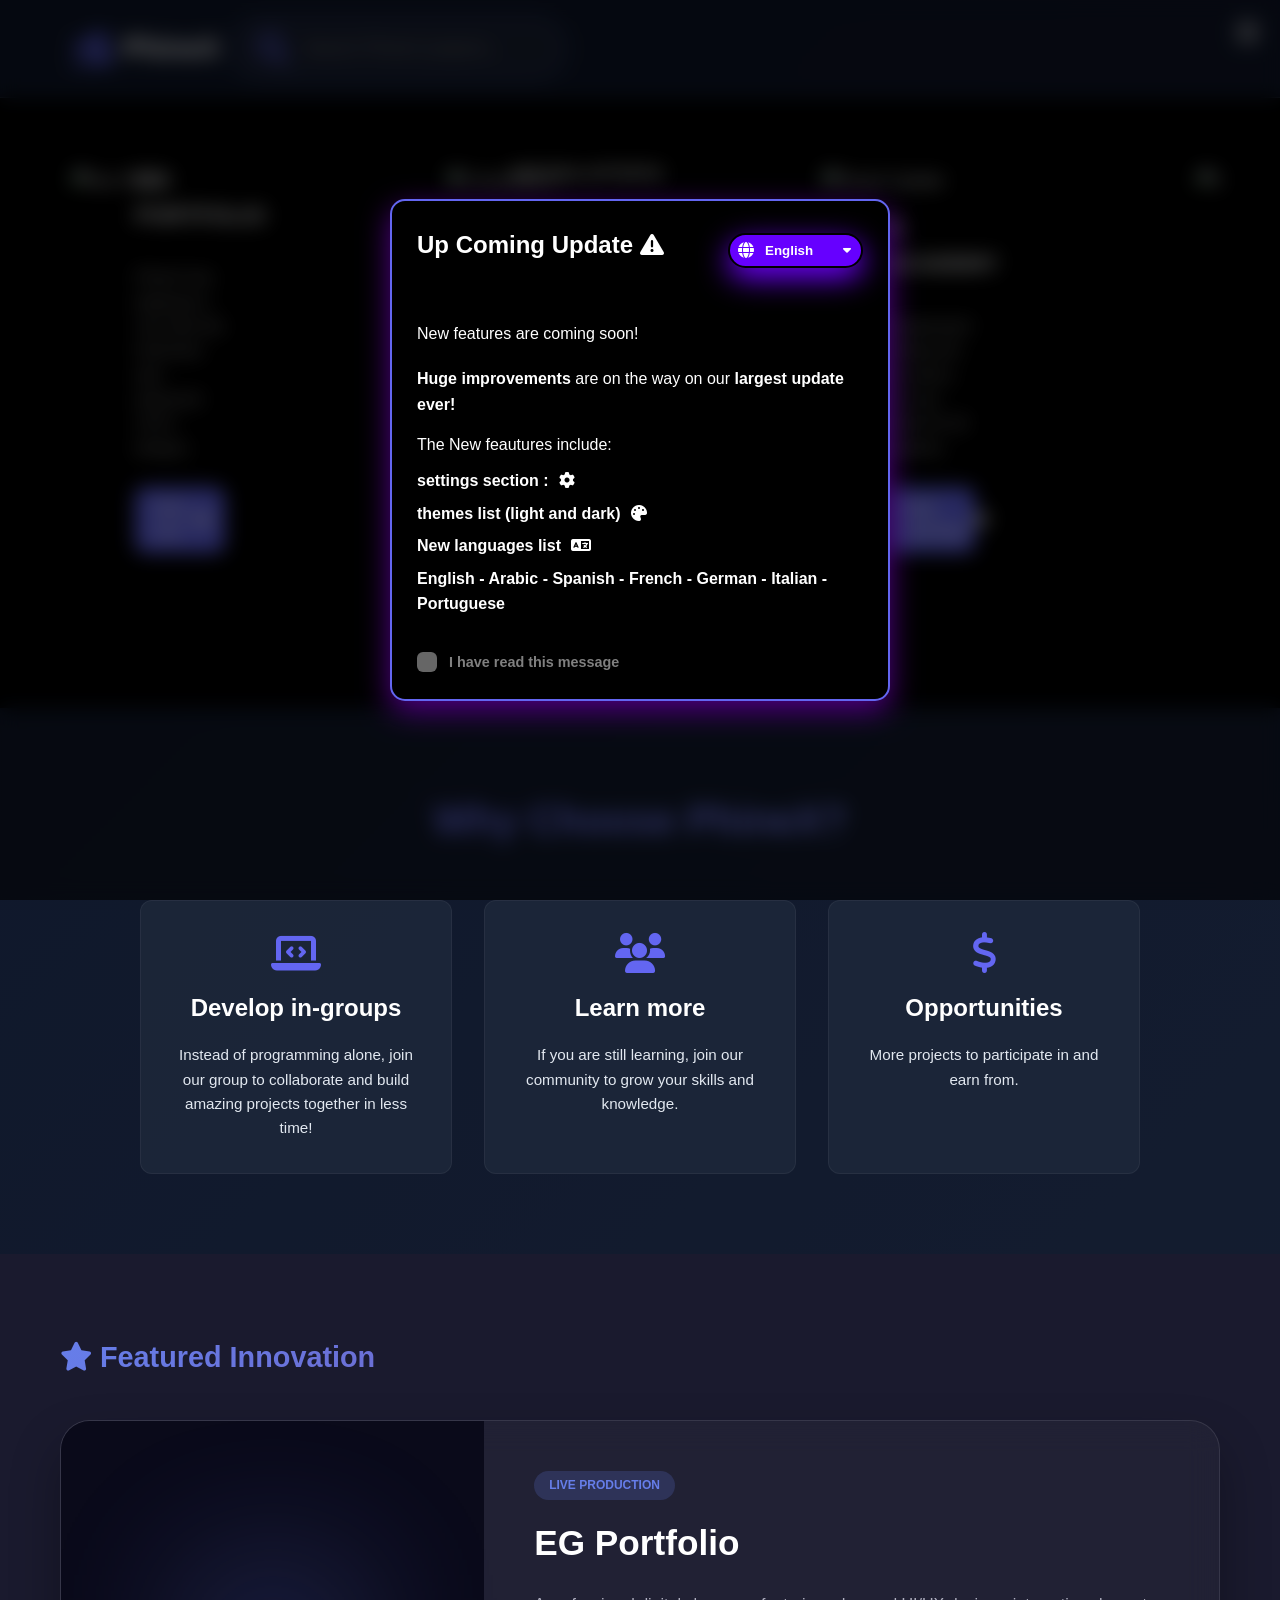
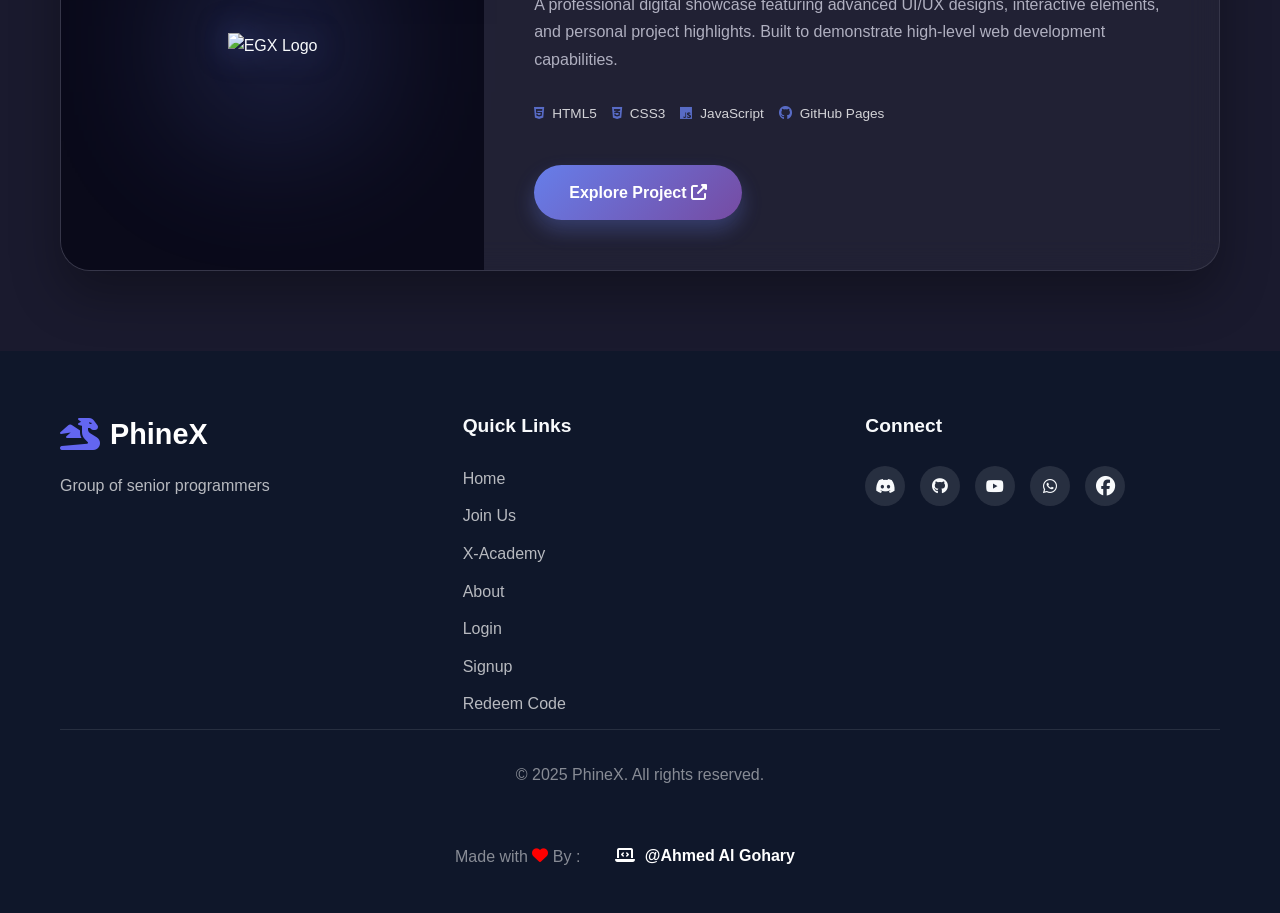
==== index.html @ bc1b9a33 "Update index.html" ====
<!DOCTYPE html>
<html lang="en">
<head>
  <meta charset="UTF-8">
  <meta name="viewport" content="width=device-width, initial-scale=1.0">
  <meta property="og:image" content="Phinex.png">
  <link rel="icon" type="image/png" class="icon" href="Phinex.png">
  <title>PhineX</title>
  <link rel="stylesheet" href="style.css">
  <script src="https://cdnjs.cloudflare.com/ajax/libs/mark.js/8.11.1/mark.min.js"></script>
  <link rel="stylesheet" href="https://cdnjs.cloudflare.com/ajax/libs/font-awesome/6.4.0/css/all.min.css">
  <!-- Firebase SDK -->
  <script src="https://www.gstatic.com/firebasejs/8.10.0/firebase-app.js"></script>
  <script src="https://www.gstatic.com/firebasejs/8.10.0/firebase-auth.js"></script>
  <script src="https://www.gstatic.com/firebasejs/8.10.0/firebase-firestore.js"></script>
</head>
<body>
  <!-- Navigation -->
<nav class="navbar">
  <div class="nav-container">
    <div class="logo">
      <i class="fas fa-dragon"></i>
      <span>PhineX</span>
      <div class="input-wrapper">
        <i class="fas fa-search search-icon" id="searchSubmit" style="cursor: pointer;"></i>
        <input type="text" id="mainSearch" placeholder="Search PhineX projects..." autocomplete="off">
        <div id="predictionList" class="prediction-list"></div>
      </div>
      <ul class="nav-menu" id="primary-navigation">
        <li><a href="hiring.html"><i class="fas fa-laptop-code"></i> <span data-i18n="nav_join">Join Us</span></a></li>
        <li><a href="x-academy.html"><i class="fas fa-graduation-cap"></i> <span data-i18n="nav_academy">X-Academy</span></a></li>
        <li><a href="bugreport.html"><i class="fas fa-bug"></i> <span data-i18n="nav_bug">Report Bug</span></a></li>
        <li><a href="redeemcode.html"><i class="fas fa-gift"></i> <span data-i18n="nav_redeem">Redeem Code</span></a></li>
        <li><a href="aboutus.html"><i class="fas fa-info-circle"></i> <span data-i18n="nav_about">About Us</span></a></li>
        <li><button id="logoutBtn" class="btn-outline hidden" data-i18n="nav_logout">Logout</button></li>
      </ul>
    </div>
  </div>
</nav>

<section class="news-section slider-context">
  <div class="container">
    <div class="slider-container">
      <div class="news-slider" id="news-container">
        
        <div class="news-card-slide">
          <img src="EG-portfolio.png" alt="New Project">
          <div class="news-content-box">
            <h3 class="slide-title" data-i18n="slide1_title">EG Portfolio</h3>
            <p class="slide-description" data-i18n="slide1_desc">PhineX has deployed a new web-site showcase with advanced UI/UX designs.</p>
            <a href="https://ahmedelgoharymessi-dot.github.io/Portfolio.github.io/" class="btn-primary slide-btn">
              <span data-i18n="slide1_btn">View Live</span> <i class="fas fa-eye"></i>
            </a>
          </div>
        </div>

        <div class="news-card-slide">
          <img src="PhineX.png" alt="X-Developers">
          <div class="news-content-box">
            <h3 class="slide-title" data-i18n="slide2_title">Join X-Developers</h3>
            <p class="slide-description" data-i18n="slide2_desc">Collaborate with senior devs and earn money on global projects.</p>
            <div class="btn-group">
              <a href="hiring.html" class="btn-primary slide-btn" data-i18n="slide2_btn1">Join Team</a>
              <a href="redeemcode.html" class="btn-secondary slide-btn">
                <span data-i18n="slide2_btn2">Redeem Code</span> <i class="fas fa-gift"></i>
              </a>
            </div>
          </div>
        </div>

        <div class="news-card-slide">
          <img src="PhineX.png" alt="PhineX Update">
          <div class="news-content-box">
            <h3 class="slide-title" data-i18n="slide3_title">X-Academy</h3>
            <p class="slide-description" data-i18n="slide3_desc">Randomized testing and live timers are now active for all students.</p>
            <a href="x-academy.html" class="btn-primary slide-btn">
              <span data-i18n="slide3_btn">Start Learning</span> <i class="fas fa-graduation-cap"></i>
            </a>
          </div>
        </div>

        <div class="news-card-slide">
          <img src="https://images.unsplash.com/photo-1555066931-4365d14bab8c?q=80&w=2070" alt="Support">
          <div class="news-content-box">
            <h3 class="slide-title" data-i18n="slide4_title">Found a Bug?</h3>
            <p class="slide-description" data-i18n="slide4_desc">Help us improve the PhineX ecosystem by reporting errors to our dev team.</p>
            <a href="bugreport.html" class="btn-secondary slide-btn">
              <span data-i18n="slide4_btn">Report Error</span> <i class="fas fa-bug"></i>
            </a>
          </div>
        </div>

        <div class="news-card-slide">
          <img src="https://images.unsplash.com/photo-1522071820081-009f0129c71c?q=80&w=2070" alt="About Us">
          <div class="news-content-box">
            <h3 class="slide-title" data-i18n="slide5_title">Who we are</h3>
            <p class="slide-description" data-i18n="slide5_desc">Discover the vision behind PhineX and our mission for 2026.</p>
            <a href="aboutus.html" class="btn-primary slide-btn">
              <span data-i18n="slide5_btn">About Us</span> <i class="fas fa-info-circle"></i>
            </a>
          </div>
        </div>

      </div>
    </div>
  </div>
</section>

  <!-- Features Section -->
  <section class="features">
    <div class="container">
      <h2>Why Choose PhineX?</h2>
      <div class="features-grid">
        <div class="feature-card">
          <i class="fas fa-laptop-code"></i>
          <h3><a href="https://discord.gg/eDfb3uvY" style="color: rgb(255, 255, 255); text-decoration: none;">Develop in-groups</a></h3>
          <p>Instead of programming alone, join our group to collaborate and build amazing projects together in less time!</p>
        </div>
        <div class="feature-card">
          <i class="fas fa-users"></i>
          <h3><a href="https://discord.gg/Zr5CppHg" style="color: rgb(255, 255, 255); text-decoration: none;">Learn more</a></h3>
          <p>If you are still learning, join our community to grow your skills and knowledge.</p>
        </div>
        <div class="feature-card">
          <i class="fas fa-dollar-sign"></i>
          <h3><a href="https://discord.gg/eDfb3uvY" style="color: rgb(255, 255, 255); text-decoration: none;">Opportunities</a></h3>
          <p>More projects to participate in and earn from.</p>
        </div>
      </div>
    </div>
  </section>
  <section class="projects-section" id="projects-section">
  <div class="container">
    <h2 class="section-title"><i class="fas fa-star"></i> Featured Innovation</h2>
    
    <div class="featured-card">
      <div class="project-visual">
        <div class="logo-glow"></div>
        <img src="EG-portfolio.png" alt="EGX Logo" class="egx-logo">
      </div>
      
      <div class="project-details">
        <div class="badge">Live Production</div>
        <h3>EG Portfolio</h3>
        <p>A professional digital showcase featuring advanced UI/UX designs, interactive elements, and personal project highlights. Built to demonstrate high-level web development capabilities.</p>
        
        <ul class="tech-tags">
          <li><i class="fab fa-html5"></i> HTML5</li>
          <li><i class="fab fa-css3-alt"></i> CSS3</li>
          <li><i class="fab fa-js"></i> JavaScript</li>
          <li><i class="fab fa-github"></i> GitHub Pages</li>
        </ul>

        <a href="https://ahmedelgoharymessi-dot.github.io/Portfolio.github.io/" target="_blank" class="project-btn">
          Explore Project <i class="fas fa-external-link-alt"></i>
        </a>
      </div>
    </div>
  </div>
</section>
  <!-- Footer -->
  <footer>
    <div class="container">
      <div class="footer-content">
        <div class="footer-section">
          <div class="logo">
            <i class="fas fa-dragon"></i>
            <span>PhineX</span>
          </div>
          <p>Group of senior programmers</p>
        </div>
        <div class="footer-section">
          <h4>Quick Links</h4>
          <ul>
            <li><a href="index.html">Home</a></li>
            <li><a href="hiring.html">Join Us</a></li>
            <li><a href="x-academy.html">X-Academy</a></li>
            <li><a href="aboutus.html">About</a></li>
            <li><a href="login.html">Login</a></li>
            <li><a href="signup.html">Signup</a></li>
            <li><a href="redeemcode.html">Redeem Code</a></li>
          </ul>
        </div>
        <!-- Right Section: Social Links -->
      <div class="footer-section">
        <h4>Connect</h4>
        <div class="social-links">
          <a href="https://discord.gg/V2NDkCmhEm" class="discordlink"><i class="fab fa-discord"></i></a>
          <a href="https://PhineX.github.io" class="githublink"><i class="fab fa-github"></i></a>
          <a href="https://www.youtube.com/channel/UCslNCf9VtxpFH_gtA1VHFyQ" class="youtubelink"><i class="fab fa-youtube"></i></a>
          <a href="https://chat.whatsapp.com/IuC3Gu6x5p61MORTnAuHJA" class="whatsapplink"><i class="fab fa-whatsapp"></i></a>
          <a href="https://www.facebook.com/profile.php?id=61584765330775" class="btn-facebooklink"><i class="fab fa-facebook"></i></a>
        </div>
      </div>
      </div>
      
      <div class="footer-bottom">
        <p>&copy; 2025 PhineX. All rights reserved.</p>
        <p>Made with <i class="fas fa-heart"></i> By : <a href="https://www.facebook.com/ahmd.aljwhry.495523" class="btn-facebooklink"><i class="fas fa-laptop-code" style="margin-right: 10px;"></i>@Ahmed Al Gohary</a></p>
      </div>
    </div>
  </footer>

  <script src="firebase-config.js"></script>
  <script src="app.js"></script>
  <!-- Mobile menu toggle -->
  <button id="menuToggle" class="menu-toggle" aria-expanded="false" aria-label="Toggle navigation">
    <i class="fas fa-bars"></i>
  </button>

  <style>
    /* --- News Slider Section --- */
.news-section {
    padding: 60px 0;
    overflow: hidden; /* Prevents horizontal scroll on the page */
}

.slider-container {
    width: 100%;
    overflow-x: auto; /* Enable touch/scroll */
    scroll-behavior: smooth;
    padding-bottom: 20px;
}

/* Custom Scrollbar for the Slider */
.slider-container::-webkit-scrollbar {
    height: 6px;
}
.slider-container::-webkit-scrollbar-thumb {
    background: var(--primary);
    border-radius: 10px;
}

.news-slider {
    display: flex;
    gap: 25px;
    padding: 10px;
}

/* --- The News Card --- */
.news-card-slide {
    flex: 0 0 350px; /* Fixed width for cards */
    background: var(--card-bg) !important;
    border: 1px solid var(--border-color) !important;
    border-radius: 20px;
    overflow: hidden;
    position: relative;
    
    /* Soft Reset Transition */
    transition: transform 0.6s cubic-bezier(0.23, 1, 0.32, 1), 
                box-shadow 0.6s cubic-bezier(0.23, 1, 0.32, 1);
}

/* Soft Hover Effect */
.news-card-slide:hover {
    transform: translateY(-12px);
    box-shadow: 0 20px 40px rgba(0, 0, 0, 0.3);
    border-color: var(--primary) !important;
}

/* --- Technical Image Styling --- */
.news-card-slide img {
    width: 100%;
    height: 200px;
    object-fit: cover; /* Ensures technical images aren't stretched */
    border-bottom: 1px solid var(--border-color);
    transition: transform 0.5s ease;
}

.news-card-slide:hover img {
    transform: scale(1.05); /* Slight zoom on technical bg */
}

/* --- Content Styling --- */
.news-content-box {
    padding: 25px;
    display: flex;
    flex-direction: column;
    gap: 12px;
}

.slide-title {
    color: var(--text-color) !important;
    font-size: 1.4rem;
    font-weight: 700;
    margin: 0;
}

.slide-description {
    color: var(--text-color) !important;
    opacity: 0.8;
    font-size: 0.95rem;
    line-height: 1.6;
    margin-bottom: 10px;
}

/* --- Button Grouping --- */
.btn-group {
    display: flex;
    gap: 10px;
    flex-wrap: wrap;
}

.slide-btn {
    text-decoration: none;
    padding: 10px 18px;
    border-radius: 10px;
    font-size: 0.9rem;
    font-weight: 600;
    display: inline-flex;
    align-items: center;
    gap: 8px;
    transition: 0.3s;
}

/* Primary Button Styling */
.btn-primary.slide-btn {
    background: var(--primary) !important;
    color: var(--bg-color) !important;
}

/* Secondary Button Styling */
.btn-secondary.slide-btn {
    background: transparent !important;
    border: 1px solid var(--primary) !important;
    color: var(--primary) !important;
}

.slide-btn:hover {
    filter: brightness(1.2);
    transform: scale(1.05);
}
    /* Mobile menu toggle styles */
    .menu-toggle {
      display: none;
      position: fixed;
      top: 14px;
      right: 16px;
      z-index: 9999;
      background: transparent;
      border: none;
      color: #fff;
      font-size: 1.5rem;
      cursor: pointer;
      padding: 6px;
    }

    /* small-screen layout: hide nav-menu by default, show toggle */
    @media (max-width: 2900px) {
      .menu-toggle { display: inline-flex; align-items: center; justify-content: center; }

      .nav-menu {
        display: none !important;
        position: absolute;
        top: 64px;
        right: 12px;
        background: rgba(0,0,0,0.9);
        padding: 12px;
        border-radius: 8px;
        flex-direction: column;
        gap: 8px;
        min-width: 180px;
        box-shadow: 0 8px 24px rgba(0,0,0,0.3);
      }

      .nav-menu.open {
        display: flex !important;
      }

      .nav-menu li a, .nav-menu li button {
        color: #fff;
      }
    }
  </style>

  <script>
    // Menu toggle behavior for mobile
    (function () {
      const toggle = document.getElementById('menuToggle');
      const navMenu = document.querySelector('.nav-menu');

      if (!toggle || !navMenu) return;

      // ensure navMenu has an id for aria-controls
      if (!navMenu.id) navMenu.id = 'navMenu';

      toggle.setAttribute('aria-controls', navMenu.id);

      toggle.addEventListener('click', function (e) {
        const opened = navMenu.classList.toggle('open');
        toggle.setAttribute('aria-expanded', opened);
      });

      // Close menu when a link is clicked (mobile)
      navMenu.addEventListener('click', function (e) {
        const target = e.target.closest('a, button');
        if (!target) return;
        if (window.matchMedia('(max-width: 900px)').matches) {
          navMenu.classList.remove('open');
          toggle.setAttribute('aria-expanded', 'false');
        }
      });

      // Close menu when clicking outside
      document.addEventListener('click', function (e) {
        if (window.matchMedia('(max-width: 900px)').matches) {
          if (!e.target.closest('.nav-container') && !e.target.closest('#menuToggle')) {
            if (navMenu.classList.contains('open')) {
              navMenu.classList.remove('open');
              toggle.setAttribute('aria-expanded', 'false');
            }
          }
        }
      });

      // Optional: close on escape
      document.addEventListener('keydown', function (e) {
        if (e.key === 'Escape' && navMenu.classList.contains('open')) {
          navMenu.classList.remove('open');
          toggle.setAttribute('aria-expanded', 'false');
        }
      });
    })();
    
    // ===== WELCOME MODAL INTERACTIONS =====
document.addEventListener('DOMContentLoaded', () => {
    const modalBody = document.getElementById('modalBody');
    const readCheck = document.getElementById('readCheck');
    const closeModalBtn = document.getElementById('closeModalBtn');
    const welcomeModal = document.getElementById('welcomeModal');

    // 1. Detect if user scrolled to the bottom
    modalBody.onscroll = function() {
        // If (scrolled amount + visible height) >= total height
        if (modalBody.offsetHeight + modalBody.scrollTop >= modalBody.scrollHeight - 5) {
            readCheck.disabled = false;
        }
    };

    // 2. Detect if checkbox is checked to show X button
    readCheck.addEventListener('change', () => {
        if (readCheck.checked) {
            closeModalBtn.style.display = 'block';
        } else {
            closeModalBtn.style.display = 'none';
        }
    });

    // 3. Close modal function
    closeModalBtn.onclick = () => {
        welcomeModal.style.display = 'none';
        // Optional: Save to localStorage so it doesn't appear every time
        localStorage.setItem('phinex_welcome_read', 'true');
    };

});
function applyLanguage(lang) {
    const t = translations[lang];
    if (!t) return;

    document.querySelectorAll('[data-i18n]').forEach(el => {
        const key = el.getAttribute('data-i18n');
        if (t[key]) {
            // Use innerHTML so <strong> tags work
            el.innerHTML = t[key]; 
            
            // Handle placeholders for inputs if necessary
            if (el.tagName === 'INPUT') {
                el.placeholder = t[key].replace(/<[^>]*>?/gm, ''); // Strip HTML for placeholder
            }
        }
    });

    // Handle RTL for Arabic
    document.documentElement.dir = (lang === 'ar') ? 'rtl' : 'ltr';
    document.documentElement.lang = lang;
    
    // Save preference
    localStorage.setItem('phinex_lang', lang);

    // Sync the dropdown if it exists
    const selector = document.querySelector('.modal-lang-select');
    if(selector) selector.value = lang;
}
  </script>
<div id="welcomeModal" class="modal-overlay">
    <div class="modal-content">
        
        <div class="modal-header-top">
    <h2 data-i18n="modal_title">Up Coming Update <i class="fas fa-exclamation-triangle"></i></h2>
    
    <div class="lang-wrapper">
        <i class="fas fa-globe lang-icon"></i>
        <select class="modal-lang-select" onchange="applyLanguage(this.value)">
            <option value="en"><img src="https://flagcdn.com/w40/us.png" alt="English" class="img"> English</option>
            <option value="ar"><img src="https://flagcdn.com/w40/ar.png" alt="Arabic" class="icon"> العربية</option>
            <option value="es"><img src="https://flagcdn.com/w40/es.png" alt="Spanish" class="icon"> Español</option>
            <option value="fr"><img src="https://flagcdn.com/w40/fr.png" alt="French" class="icon"> Français</option>
            <option value="de"><img src="https://flagcdn.com/w40/de.png" alt="German" class="icon"> Deutsch</option>
            <option value="it"><img src="https://flagcdn.com/w40/it.png" alt="Italian" class="icon"> Italiano</option>
            <option value="pt"><img src="https://flagcdn.com/w40/pt.png" alt="Portuguese" class="icon"> Português</option>
        </select>
    </div>
</div>
        
        <div class="modal-body" id="modalBody">
            <p style="margin-bottom: 20px;" data-i18n="modal_intro">New features are coming soon!</p>
            
            <p style="margin-bottom: 15px;" data-i18n="modal_huge">
                <strong>Huge improvements</strong> are on the way on our <strong>largest update ever!</strong>
            </p>
            
            <p style="margin-bottom: 10px;" data-i18n="modal_include">The New feautures include:</p>
            
            <ol>
                <li style="margin-bottom: 7px;">
                    <strong data-i18n="li_settings">settings section :</strong><i class="fas fa-cog" style="margin-left: 10px; margin-right: 10px;"></i>
                </li>
                <li style="margin-bottom: 7px;">
                    <strong data-i18n="li_themes">themes list (light and dark)</strong><i class="fas fa-palette" style="margin-left: 10px; margin-right: 10px;"></i>
                </li>
                <li style="margin-bottom: 7px;">
                    <strong data-i18n="li_new_lang">New languages list</strong><i class="fas fa-language" style="margin-left: 10px; margin-right: 10px;"></i>
                </li>
                <li style="margin-bottom: 20px;">
                    <strong data-i18n="li_lang_names">English - Arabic - Spanish - French - German - Italian - Portuguese</strong>
                </li>
                <li style="margin-bottom: 20px;">
                    <strong data-i18n="li_search">Improvements in the search engine</strong><i class="fas fa-search" style="margin-left: 10px; margin-right: 10px;"></i>
                </li>
                <li style="margin-bottom: 20px;">
                    <strong data-i18n="li_news">Lastest news section</strong><i class="fas fa-newspaper" style="margin-left: 10px; margin-right: 10px;"></i>
                </li>
                <li style="margin-bottom: 7px;">
                    <strong data-i18n="li_projects">Projects section previews all project we have made</strong><i class="fas fa-external-link-alt" style="margin-left: 10px; margin-right: 10px;"></i>
                </li>
                <li style="margin-bottom: 7px;" data-i18n="li_more">And much more...</li>
            </ol>
            
            <p data-i18n="modal_date">The update will come out about <strong>May 2026 - July 2026.</strong></p>
            
            <p data-i18n="modal_check">Check out our</p>
            
            <p>
                <a href="https://www.facebook.com/profile.php?id=61584765330775" class="btn-facebooklink">
                    <i class="fab fa-facebook" style="margin-left: 10px; margin-right: 10px;"></i><span data-i18n="btn_facebook">Facebook Page</span>
                </a>
            </p>
            
            <p data-i18n="modal_or">Or</p>
            
            <p>
                <a href="https://discord.gg/V2NDkCmhEm" class="btn-facebooklink">
                    <i class="fab fa-discord" style="margin-left: 10px; margin-right: 10px;"></i><span data-i18n="btn_discord">Our Discord Server</span>
                </a>
            </p>
            
            <p data-i18n="modal_info">for more information.</p>
            <p><strong>Note: Many errors have occured due to the last update, but its functionaly works perfectly</strong></p>
        </div>
        
        <div class="modal-footer">
            <label class="check-container">
            <input type="checkbox" id="readCheck" class="real-checkbox" disabled>
            <span class="custom-checkbox"></span>
            <span class="label-text" data-i18n="modal_read_confirm">I have read this message</span>
        </label>
            <button id="closeModalBtn" class="close-x-btn">&times;</button>
        </div>
    </div>
</div>
</body>
</html>
---- style.css ----
:root {
  --primary: #6c63ff;
  --primary-dark: #5a52d5;
  --secondary: #ff6584;
  --dark: #1a1a2e;
  --darker: #0f0f1a;
  --light: #f8f9fa;
  --gray: #6d6c7d;
  --success: #28a745;
  --border-radius: 8px;
  --box-shadow: 0 4px 20px rgba(255, 255, 255, 0);
  --transition: all 0.3s ease;
}

* {
  margin: 0;
  padding: 0;
  box-sizing: border-box;
}

body {
  font-family: 'Segoe UI', Tahoma, Geneva, Verdana, sans-serif;
  line-height: 1.6;
  color: var(--light);
  background: linear-gradient(135deg, var(--darker), var(--dark));
  min-height: 100vh;
}

.container {
  width: 100%;
  max-width: 1200px;
  margin: 0 auto;
  padding: 0 20px;
}
.loader {
    width: fit-content;
    font-weight: bold;
    font-family: monospace;
    font-size: 30px;
    background: radial-gradient(circle closest-side, #000 94%, #0000) right/calc(200% - 1em) 100%;
    animation: l24 2s infinite alternate linear;
}

.loader::before {
    content: "PhineX is loading . . .";
    line-height: 1em;
    color: #7300ff00;
    background: inherit;
    background-image: radial-gradient(circle closest-side, #8800ff 94%, #000);
    -webkit-background-clip: text;
    background-clip: text;
}

@keyframes l24 {
    100% {
        background-position: left
    }
}
/* Navigation */
.navbar {
  background-color: rgb(36, 0, 87);
  backdrop-filter: blur(10px);
  position: fixed;
  width: 100%;
  top: 0;
  z-index: 1000;
  box-shadow: 0 2px 10px rgb(0, 0, 0);
}

.nav-container {
  display: flex;
  justify-content: space-between;
  align-items: center;
  padding: 1rem 2rem;
  max-width: 1200px;
  margin: 0 auto;
}

.logo {
  display: flex;
  align-items: center;
  gap: 10px;
  font-size: 1.8rem;
  font-weight: 700;
  color: var(--light);
}

.logo i {
  color: var(--primary);
}

.nav-menu {
  display: flex;
  list-style: none;
  gap: 2rem;
  align-items: center;
}

.nav-menu a {
  color: var(--light);
  text-decoration: none;
  font-weight: 500;
  transition: var(--transition);
  position: relative;
}

.nav-menu a:hover,
.nav-menu a.active {
  color: var(--primary);
}

.nav-menu a::after {
  content: '';
  position: absolute;
  bottom: -5px;
  left: 0;
  width: 0;
  height: 2px;
  background-color: var(--primary);
  transition: var(--transition);
}

.nav-menu a:hover::after,
.nav-menu a.active::after {
  width: 100%;
}

.hamburger {
  display: none;
  flex-direction: column;
  cursor: pointer;
}

.hamburger span {
  width: 25px;
  height: 3px;
  background: var(--light);
  margin: 3px 0;
  transition: var(--transition);
}

/* Buttons */
.btn-primary, .btn-secondary, .btn-outline {
  padding: 12px 24px;
  border-radius: var(--border-radius);
  font-weight: 600;
  cursor: pointer;
  transition: var(--transition);
  border: none;
  display: inline-flex;
  align-items: center;
  gap: 8px;
  text-decoration: none;
  font-size: 1rem;
  transition: all 0.3s ease;
  animation: border-flicker 2s infinite;
}


.btn-primary {
  background: linear-gradient(135deg, var(--primary), var(--primary-dark));
  color: white;
}

.btn-primary:hover {
  transform: translateY(-2px);
  box-shadow: 0 6px 20px rgba(108, 99, 255, 0.4);
}

.btn-secondary {
  background: linear-gradient(135deg, var(--secondary), #e05574);
  color: white;
}

.btn-secondary:hover {
  transform: translateY(-2px);
  box-shadow: 0 6px 20px rgba(255, 101, 132, 0.4);
}

.btn-outline {
  background: transparent;
  color: var(--light);
  border: 2px solid var(--light);
}

.btn-outline:hover {
  background: rgba(255, 255, 255, 0.1);
  transform: translateY(-2px);
}

/* Hero Section */
.hero {
  padding: 160px 0 100px;
  text-align: center;
  background: linear-gradient(rgba(15, 15, 26, 0.9), rgba(15, 15, 26, 0.95));
  position: relative;
  overflow: hidden;
}

.hero::before {
  content: '';
  position: absolute;
  top: 0;
  left: 0;
  right: 0;
  bottom: 0;
  background: url('https://images.unsplash.com/photo-1555066931-4365d14bab8c?ixlib=rb-4.0.3&auto=format&fit=crop&w=2070&q=80') center/cover;
  opacity: 0.1;
  z-index: -1;
}

.hero-content h1 {
  font-size: 3.5rem;
  margin-bottom: 1.5rem;
}

.gradient-text {
  background: linear-gradient(135deg, var(--primary), var(--secondary));
  -webkit-background-clip: text;
  background-clip: text;
  color: transparent;
}

.hero-content p {
  font-size: 1.3rem;
  margin-bottom: 2.5rem;
  color: rgba(255, 255, 255, 0.8);
  max-width: 600px;
  margin-left: auto;
  margin-right: auto;
}

.hero-buttons {
  display: flex;
  justify-content: center;
  gap: 1rem;
  flex-wrap: wrap;
}

/* Features Section */
.features {
  padding: 100px 0;
  background: rgba(255, 255, 255, 0.02);
}

.features h2 {
  text-align: center;
  font-size: 2.5rem;
  margin-bottom: 3rem;
}

.features-grid {
  display: grid;
  grid-template-columns: repeat(auto-fit, minmax(300px, 1fr));
  gap: 2rem;
}

.feature-card {
  background: rgba(255, 255, 255, 0.05);
  padding: 2.5rem 2rem;
  border-radius: var(--border-radius);
  text-align: center;
  transition: var(--transition);
  border: 1px solid rgba(255, 255, 255, 0.1);
}

.feature-card:hover {
  transform: translateY(-10px);
  box-shadow: var(--box-shadow);
  border-color: var(--primary);
}

.feature-card i {
  font-size: 3rem;
  color: var(--primary);
  margin-bottom: 1.5rem;
}

.feature-card h3 {
  font-size: 1.5rem;
  margin-bottom: 1rem;
}

.feature-card p {
  color: rgba(255, 255, 255, 0.7);
}

/* Stats Section */
.stats {
  padding: 80px 0;
  background: linear-gradient(135deg, var(--primary), var(--primary-dark));
}

.stats-grid {
  display: flex;
  gap: 2rem;
  flex-wrap: wrap;
  align-items: center;
  justify-content: space-between;
}

/* Each stat card */
.stat {
  flex: 1 1 220px; /* grow, shrink, base */
  display: flex;
  flex-direction: column; /* number above text on desktop */
  align-items: center;
  text-align: center;
  gap: 0.6rem;
  padding: 1.25rem;
  background: rgba(255,255,255,0.04);
  border-radius: var(--border-radius);
  min-width: 180px;
}

/* Responsive, responsive type sizes using clamp */
.stat h3 {
  font-size: clamp(1.6rem, 4.5vw, 3rem);
  margin: 0;
  line-height: 1;
}

.stat p {
  font-size: clamp(0.95rem, 2.2vw, 1.1rem);
  margin: 0;
  opacity: 0.9;
}

/* Tablet adjustments */
@media (max-width: 768px) {
  .stats-grid {
    gap: 1rem;
  }

  .stat {
    flex: 1 1 45%;
    padding: 1rem;
  }
}

/* Mobile: stack stats vertically and make each stat use a compact horizontal layout to fit width */
@media (max-width: 480px) {
  .stats-grid {
    flex-direction: column;
    gap: 0.75rem;
  }

  .stat {
    flex: 1 1 100%;
    flex-direction: row;        /* number + text horizontally to save vertical space */
    align-items: center;
    justify-content: space-between;
    padding: 0.75rem 1rem;
    gap: 0.75rem;
  }

  .stat h3 {
    font-size: 1.4rem;
  }

  .stat p {
    font-size: 0.95rem;
    text-align: right;
  }
}


/* Auth Pages */
.auth-container {
  min-height: 100vh;
  display: flex;
  align-items: center;
  justify-content: center;
  padding: 100px 20px 50px;
}

.auth-form {
  background: rgba(255, 255, 255, 0.05);
  padding: 3rem;
  border-radius: var(--border-radius);
  border: 1px solid rgba(255, 255, 255, 0.1);
  width: 100%;
  max-width: 400px;
  box-shadow: var(--box-shadow);
}

.auth-form h2 {
  text-align: center;
  margin-bottom: 2rem;
  font-size: 2rem;
}

.form-group {
  position: relative;
  margin-bottom: 1.5rem;
}

.form-group input {
  width: 100%;
  padding: 1rem 1rem 1rem 3rem;
  border: 1px solid rgba(255, 255, 255, 0.2);
  border-radius: var(--border-radius);
  background: rgba(255, 255, 255, 0.1);
  color: var(--light);
  font-size: 1rem;
  transition: var(--transition);
}

.form-group input:focus {
  outline: none;
  border-color: var(--primary);
  box-shadow: 0 0 0 2px rgba(108, 99, 255, 0.2);
}

.form-group i {
  position: absolute;
  left: 1rem;
  top: 50%;
  transform: translateY(-50%);
  color: rgba(255, 255, 255, 0.6);
}

.checkbox-group {
  display: flex;
  align-items: center;
  gap: 0.5rem;
}

.checkbox-group input[type="checkbox"] {
  width: auto;
}

.checkbox-group label {
  cursor: pointer;
}

.auth-link {
  text-align: center;
  margin-top: 1.5rem;
  color: rgba(255, 255, 255, 0.7);
}

.auth-link a {
  color: var(--primary);
  text-decoration: none;
}

.auth-link a:hover {
  text-decoration: underline;
}

/* Academy Pages */
.academy-hero, .hiring-hero, .about-hero, .redeem-hero{
  padding: 140px 0 80px;
  text-align: center;
  background: linear-gradient(135deg, #000000 0%, #3d00a0 100%);
}

.academy-hero h1, .hiring-hero h1, .about-hero h1 {
  font-size: 3rem;
  margin-bottom: 1rem;
}

.subtitle {
  font-size: 1.5rem;
  color: var(--primary);
  margin-bottom: 1.5rem;
}

.description {
  font-size: 1.2rem;
  color: rgba(255, 255, 255, 0.8);
  max-width: 800px;
  margin: 0 auto 2rem;
}

.academy-features, .hiring-benefits, .about-team {
  padding: 80px 0;
}

.academy-features h2, .hiring-benefits h2, .about-team h2 {
  text-align: center;
  font-size: 2.5rem;
  margin-bottom: 3rem;
}

.academy-process {
  padding: 80px 0;
  background: rgba(255, 255, 255, 0.02);
}

.process-steps {
  display: grid;
  grid-template-columns: repeat(auto-fit, minmax(250px, 1fr));
  gap: 2rem;
}

.step {
  text-align: center;
  padding: 2rem;
}

.step-number {
  width: 60px;
  height: 60px;
  background: linear-gradient(135deg, var(--primary), var(--primary-dark));
  border-radius: 50%;
  display: flex;
  align-items: center;
  justify-content: center;
  font-size: 1.5rem;
  font-weight: bold;
  margin: 0 auto 1.5rem;
}

.benefits-grid, .approach-grid {
  display: grid;
  grid-template-columns: repeat(auto-fit, minmax(300px, 1fr));
  gap: 2rem;
}

.benefit-card, .approach-card {
  background: rgba(255, 255, 255, 0.05);
  padding: 2rem;
  border-radius: var(--border-radius);
  text-align: center;
  transition: var(--transition);
}

.benefit-card:hover, .approach-card:hover {
  transform: translateY(-5px);
  box-shadow: var(--box-shadow);
}

.benefit-card i, .approach-card i {
  font-size: 2.5rem;
  color: var(--primary);
  margin-bottom: 1rem;
}

.hiring-cta {
  padding: 80px 0;
  text-align: center;
  background: linear-gradient(135deg, var(--primary), var(--primary-dark));
}

.hiring-cta h2 {
  font-size: 2.5rem;
  margin-bottom: 1rem;
}

.hiring-cta p {
  font-size: 1.2rem;
  margin-bottom: 2rem;
  opacity: 0.9;
}

.about-mission {
  padding: 80px 0;
}

.mission-content {
  display: grid;
  grid-template-columns: 2fr 1fr;
  gap: 4rem;
  align-items: start;
}
.mission-text h2 {
  font-size: 2.5rem;
  margin-bottom: 2rem;
}

.mission-text p {
  font-size: 1.1rem;
  margin-bottom: 1.5rem;
  color: rgba(255, 255, 255, 0.8);
  line-height: 1.8;
}

.mission-stats {
  display: flex;
  flex-direction: column;
  gap: 2rem;
}

.mission-stats .stat {
  text-align: center;
  padding: 2rem;
  background: rgba(255, 255, 255, 0.05);
  border-radius: var(--border-radius);
}

.mission-stats .stat h3 {
  font-size: 2.5rem;
  color: var(--primary);
  margin-bottom: 0.5rem;
}

/* Test Page */
.test-container {
  min-height: 100vh;
  padding: 100px 20px 50px;
  max-width: 800px;
  margin: 0 auto;
}

.test-header {
  text-align: center;
  margin-bottom: 3rem;
}

.test-header h1 {
  font-size: 2.5rem;
  margin-bottom: 1rem;
}

.test-header p {
  color: rgba(255, 255, 255, 0.7);
  font-size: 1.1rem;
}

.questions-container {
  background: rgba(255, 255, 255, 0.05);
  padding: 2rem;
  border-radius: var(--border-radius);
  border: 1px solid rgba(255, 255, 255, 0.1);
  margin-bottom: 2rem;
}

.questions-container > div {
  margin-bottom: 2rem;
  padding-bottom: 2rem;
  border-bottom: 1px solid rgba(255, 255, 255, 0.1);
}

.questions-container > div:last-child {
  border-bottom: none;
  margin-bottom: 0;
  padding-bottom: 0;
}

.questions-container p {
  font-weight: 600;
  margin-bottom: 1rem;
  font-size: 1.1rem;
}

.questions-container label {
  display: block;
  padding: 0.75rem 1rem;
  margin-bottom: 0.5rem;
  background: rgba(255, 255, 255, 0.05);
  border-radius: var(--border-radius);
  cursor: pointer;
  transition: var(--transition);
}

.questions-container label:hover {
  background: rgba(255, 255, 255, 0.1);
}

.questions-container input[type="radio"] {
  margin-right: 0.75rem;
}

.test-footer {
  text-align: center;
}

.thank-you {
  text-align: center;
  padding: 4rem 2rem;
}

.success-message i {
  font-size: 4rem;
  color: var(--success);
  margin-bottom: 2rem;
}

.success-message h2 {
  font-size: 2.5rem;
  margin-bottom: 1.5rem;
}

.success-message p {
  font-size: 1.1rem;
  margin-bottom: 1rem;
  color: rgba(255, 255, 255, 0.8);
}

.community-links {
  display: flex;
  justify-content: center;
  gap: 1rem;
  margin-top: 2rem;
  flex-wrap: wrap;
}

/* Footer */
footer {
  background: var(--darker);
  padding: 60px 0 30px;
  margin-top: auto;
}

.footer-content {
  display: grid;
  grid-template-columns: repeat(auto-fit, minmax(250px, 1fr));
  gap: 3rem;
  margin-bottom: 3rem;
}

.footer-section .logo {
  margin-bottom: 1rem;
}

.footer-section p {
  color: rgba(255, 255, 255, 0.7);
  line-height: 1.6;
}

.footer-section h4 {
  margin-bottom: 1.5rem;
  font-size: 1.2rem;
}

.footer-section ul {
  list-style: none;
}

.footer-section ul li {
  margin-bottom: 0.75rem;
}

.footer-section ul li a {
  color: rgba(255, 255, 255, 0.7);
  text-decoration: none;
  transition: var(--transition);
}

.footer-section ul li a:hover {
  color: var(--primary);
}

.social-links {
  display: flex;
  gap: 1rem;
  align-items: center;
  align-content: center;
  border-left: 5px;
  border-right: 5px;
}

.social-links a {
  display: flex;
  align-items: center;
  justify-content: center;
  width: 40px;
  height: 40px;
  border-radius: 100%;
  background: rgba(255, 255, 255, 0.1);
  transition: var(--transition);
  color: var(--light);
  text-decoration: none;
}



.footer-bottom {
  text-align: center;
  padding-top: 2rem;
  border-top: 1px solid rgba(255, 255, 255, 0.1);
  color: rgba(255, 255, 255, 0.5);
}

/* Utility Classes */
.hidden {
  display: none !important;
}

.text-center {
  text-align: center;
}

/* Responsive Design */
@media (max-width: 768px) {
  .nav-menu {
    display: none;
  }

  .hamburger {
    display: flex;
  }

  .hero-content h1 {
    font-size: 2.5rem;
  }

  .hero-buttons {
    flex-direction: column;
    align-items: center;
  }

  .mission-content {
    grid-template-columns: 1fr;
    gap: 2rem;
  }

  .mission-stats {
    flex-direction: row;
    justify-content: space-around;
  }

  .community-links {
    flex-direction: column;
    align-items: center;
  }

  .nav-container {
    padding: 1rem;
  }

  .container {
    padding: 0 15px;
  }
}

@media (max-width: 480px) {
  .hero-content h1 {
    font-size: 2rem;
  }

  .features h2, .academy-features h2, .hiring-benefits h2, .about-team h2 {
    font-size: 2rem;
  }

  .auth-form {
    padding: 2rem 1.5rem;
  }

  .feature-card, .benefit-card, .approach-card {
    padding: 1.5rem 1rem;
  }
}

.message {
  padding: 12px;
  border-radius: var(--border-radius);
  margin: 15px 0;
  text-align: center;
  display: none;
}

.message.error {
  background: rgba(255, 101, 132, 0.2);
  border: 1px solid var(--secondary);
  color: #ff6584;
}

.message.success {
  background: rgba(40, 167, 69, 0.2);
  border: 1px solid var(--success);
  color: #28a745;
}

.nav-menu.active {
  display: flex;
  flex-direction: column;
  position: absolute;
  top: 100%;
  left: 0;
  width: 100%;
  background: var(--darker);
  padding: 1rem;
}

@media (max-width: 768px) {
  .nav-menu {
    display: none;
  }
  
  .hamburger.active span:nth-child(1) {
    transform: rotate(45deg) translate(5px, 5px);
  }
  
  .hamburger.active span:nth-child(2) {
    opacity: 0;
  }
  
  .hamburger.active span:nth-child(3) {
    transform: rotate(-45deg) translate(7px, -6px);
  }
}
/* Social Login Styles */
.social-login {
  display: flex;
  flex-direction: column;
  gap: 12px;
  margin-bottom: 20px;
}

.btn-google, .btn-facebook {
  padding: 12px 20px;
  border: none;
  border-radius: var(--border-radius);
  font-weight: 600;
  cursor: pointer;
  transition: var(--transition);
  display: flex;
  align-items: center;
  justify-content: center;
  gap: 10px;
  font-size: 14px;
  width: 100%;
}

.btn-google {
  background: white;
  color: #757575;
  border: 2px solid #e0e0e0;
}

.btn-google:hover {
  background: #f5f5f5;
  box-shadow: 0 2px 8px rgba(0, 0, 0, 0.1);
  transform: translateY(-1px);
}

.btn-facebook {
  background: #1877f2;
  color: white;
  border: 2px solid #1877f2;
}

.btn-facebook:hover {
  background: #166fe5;
  box-shadow: 0 2px 8px rgba(24, 119, 242, 0.3);
  transform: translateY(-1px);
}

.divider {
  display: flex;
  align-items: center;
  text-align: center;
  margin: 20px 0;
  color: rgba(255, 255, 255, 0.5);
}

.divider::before,
.divider::after {
  content: '';
  flex: 1;
  border-bottom: 1px solid rgba(255, 255, 255, 0.2);
}

.divider span {
  padding: 0 15px;
  font-size: 14px;
}

/* Link styles */
.link {
  color: var(--primary);
  text-decoration: none;
}

.link:hover {
  text-decoration: underline;
}

/* Checkbox group spacing */
.checkbox-group {
  margin-bottom: 10px;
}

/* Responsive adjustments */
@media (max-width: 480px) {
  .social-login {
    gap: 10px;
  }
  
  .btn-google, .btn-facebook {
    padding: 10px 15px;
    font-size: 13px;
  }
}

.about-hero {
  color: var(--white);
  text-decoration: none;
  background: linear-gradient(135deg, #000000 0%, #380093 100%);
}

.under_construction {
  width: 100%;
  max-width: 600px;
  display: block;
  margin: 20px auto;
  border-radius: var(--border-radius);
}
.btn-home {
  position: fixed;
  top: 20px;
  left: 20px;
  background: var(--primary);
  color: white;
  padding: 10px 15px;
  border-radius: var(--border-radius);
  text-decoration: none;
  font-weight: 600;
  box-shadow: var(--box-shadow);
  transition: var(--transition);
  z-index: 1100;
}

.btn-home:hover {
  background: var(--primary-dark);
  transform: translateY(-2px);
}
.btn-home i {
  margin-right: 8px;
}
.sign-up-hero .container {
  color: var(--primary-dark);
  text-decoration: none;
}
.btn-home {
  background: var(--secondary);
  /* dark gradient text */
  background-image: linear-gradient(180deg, #360066 1%, #0000ff 100%);
  -webkit-background-clip: text;
  background-clip: text;
  -webkit-text-fill-color: transparent;
  color: transparent;
}

.btn-outline {
  border: 2px solid var(--primary);
  color: linear-gradient(135deg, var(--black), var(--primary-dark));
  background: transparent;
}
/* ====== CSS RESET & GLOBAL STYLES ====== */
:root {
    --primary: #6366f1;
    --primary-dark: #4f46e5;
    --primary-light: #818cf8;
    --secondary: #ff6584;
    --success: #10b981;
    --warning: #f59e0b;
    --danger: #ef4444;
    --dark: #1e293b;
    --darker: #0f172a;
    --light: #f8fafc;
    --gray: #64748b;
    --gray-light: #e2e8f0;
    --border-radius: 12px;
    --shadow: 0 10px 15px -3px rgba(0, 0, 0, 0.1), 0 4px 6px -2px rgba(0, 0, 0, 0.05);
    --shadow-lg: 0 20px 25px -5px rgba(0, 0, 0, 0.1), 0 10px 10px -5px rgba(0, 0, 0, 0.04);
    --transition: all 0.3s cubic-bezier(0.4, 0, 0.2, 1);
}

* {
    margin: 0;
    padding: 0;
    box-sizing: border-box;
}

body {
    font-family: 'Inter', -apple-system, BlinkMacSystemFont, 'Segoe UI', Roboto, sans-serif;
    background: linear-gradient(135deg, #0f172a 0%, #1e293b 100%);
    color: var(--light);
    min-height: 100vh;
    line-height: 1.6;
}

.container {
    max-width: 1200px;
    margin: 0 auto;
    padding: 0 20px;
}

/* ====== NAVIGATION ====== */
.navbar {
    background: rgba(15, 23, 42, 0.95);
    backdrop-filter: blur(10px);
    border-bottom: 1px solid rgba(255, 255, 255, 0.1);
    position: sticky;
    top: 0;
    z-index: 1000;
}

.nav-container {
    max-width: 1200px;
    margin: 0 auto;
    padding: 1rem 2rem;
    display: flex;
    justify-content: space-between;
    align-items: center;
}

.logo {
    display: flex;
    align-items: center;
    gap: 10px;
    font-size: 1.8rem;
    font-weight: 700;
    color: white;
    text-decoration: none;
}

.logo i {
    color: var(--primary);
    font-size: 2rem;
}

.nav-menu {
    display: flex;
    list-style: none;
    gap: 2rem;
    align-items: center;
}

.nav-menu a {
    color: var(--gray-light);
    text-decoration: none;
    font-weight: 500;
    padding: 0.5rem 1rem;
    border-radius: var(--border-radius);
    transition: var(--transition);
    position: relative;
}

.nav-menu a:hover {
    animation: alternate-reverse mymove-color 5s infinite;
    animation: name duration timing-function delay iteration-count direction fill-mode;
    background: rgba(255, 255, 255, 0.05);

}
@keyframes mymove-color {
  0% {
    background-color: rgba(102, 255, 0, 0.1);
    color: rgb(102, 255, 0);
    box-shadow: 0 0 15px rgba(102, 255, 0, 0.3);
    border: 1px solid rgba(102, 255, 0, 0.2);
  }
  25% {
    background-color: rgba(0, 128, 0, 0.1);
    color: rgb(255, 0, 0);
    box-shadow: 0 0 15px rgba(0, 128, 0, 0.3);
    border: 1px solid rgba(0, 128, 0, 0.2);
  }
  50% {
    background-color: rgba(100, 100, 2, 0.1);
    color: rgb(25, 0, 255);
    box-shadow: 0 0 15px rgba(100, 100, 2, 0.3);
    border: 1px solid rgba(100, 100, 2, 0.2);
  }
  75% {
    background-color: rgba(224, 203, 106, 0.1);
    color: rgb(255, 208, 0);
    box-shadow: 0 0 15px rgba(224, 203, 106, 0.3);
    border: 1px solid rgba(224, 203, 106, 0.2);
  }
  100% {
    background-color: rgba(235, 194, 13, 0.1);
    color: rgb(0, 0, 0);
    box-shadow: 0 0 15px rgba(235, 194, 13, 0.3);
    border: 1px solid rgba(235, 194, 13, 0.2);
  }
}

.nav-menu a::after {
    content: '';
    position: absolute;
    bottom: -2px;
    left: 50%;
    transform: translateX(-50%);
    width: 0;
    height: 2px;
    background: var(--primary);
    transition: var(--transition);
}

.nav-menu a:hover::after {
    width: 70%;
}



.hamburger {
    display: none;
    flex-direction: column;
    cursor: pointer;
    gap: 4px;
}

.hamburger span {
    width: 25px;
    height: 3px;
    background: white;
    border-radius: 2px;
    transition: var(--transition);
}

/* ====== REDEEM CODE SECTION ====== */
.redeem-hero {
    min-height: calc(100vh - 80px);
    display: flex;
    align-items: center;
    justify-content: center;
    padding: 4rem 2rem;;
}

.redeem-container {
    max-width: 500px;
    width: 100%;
    text-align: center;
}

.redeem-header {
    margin-bottom: 3rem;
}

.redeem-icon {
    font-size: 4rem;
    color: var(--primary);
    margin-bottom: 1.5rem;
    animation: float 3s ease-in-out infinite;
}

@keyframes float {
    0%, 100% { transform: translateY(0); }
    50% { transform: translateY(-10px); }
}

.redeem-header h1 {
    font-size: 3rem;
    background: linear-gradient(135deg, var(--primary) 0%, var(--primary-light) 100%);
    -webkit-background-clip: text;
    -webkit-text-fill-color: transparent;
    background-clip: text;
    margin-bottom: 1rem;
}

.redeem-header p {
    color: var(--gray-light);
    font-size: 1.1rem;
    max-width: 400px;
    margin: 0 auto;
}

.redeem-card {
    background: rgba(30, 41, 59, 0.8);
    backdrop-filter: blur(10px);
    border: 1px solid rgba(255, 255, 255, 0.1);
    border-radius: var(--border-radius);
    padding: 2.5rem;
    box-shadow: var(--shadow-lg);
    transform: translateY(0);
    transition: var(--transition);
}

.redeem-card:hover {
    transform: translateY(-5px);
    box-shadow: 0 25px 50px -12px rgba(0, 0, 0, 0.25);
}

.code-input-container {
    position: relative;
    margin-bottom: 2rem;
}

.code-input {
    width: 100%;
    padding: 1.2rem 1.5rem;
    font-size: 1.1rem;
    background: rgba(15, 23, 42, 0.8);
    border: 2px solid rgba(255, 255, 255, 0.1);
    border-radius: var(--border-radius);
    color: white;
    transition: var(--transition);
    letter-spacing: 1px;
    font-family: 'Courier New', monospace;
}

.code-input:focus {
    outline: none;
    border-color: var(--primary);
    box-shadow: 0 0 0 3px rgba(99, 102, 241, 0.2);
}

.code-input::placeholder {
    color: var(--gray);
    letter-spacing: normal;
}

.code-label {
    display: block;
    text-align: left;
    margin-bottom: 0.5rem;
    color: var(--gray-light);
    font-weight: 500;
}

.redeem-btn {
    width: 100%;
    padding: 1.2rem;
    font-size: 1.1rem;
    font-weight: 600;
    background: linear-gradient(135deg, var(--primary) 0%, var(--primary-dark) 100%);
    color: white;
    border: none;
    border-radius: var(--border-radius);
    cursor: pointer;
    transition: var(--transition);
    display: flex;
    align-items: center;
    justify-content: center;
    gap: 10px;
}

.redeem-btn:hover {
    transform: translateY(-2px);
    box-shadow: 0 10px 20px -3px rgba(99, 102, 241, 0.3);
}

.redeem-btn:active {
    transform: translateY(0);
}

.redeem-btn i {
    font-size: 1.2rem;
}

/* ====== MESSAGE STYLES ====== */
.message {
    padding: 1.2rem;
    border-radius: var(--border-radius);
    margin: 1.5rem 0;
    display: none;
    align-items: center;
    gap: 1rem;
    animation: slideIn 0.3s ease-out;
}

@keyframes slideIn {
    from {
        opacity: 0;
        transform: translateY(-10px);
    }
    to {
        opacity: 1;
        transform: translateY(0);
    }
}

.message i {
    font-size: 1.5rem;
    flex-shrink: 0;
}

.message-content {
    text-align: left;
}

.message-content h3 {
    margin-bottom: 0.3rem;
    font-size: 1.1rem;
}

.message-content p {
    font-size: 0.9rem;
    opacity: 0.9;
}

.message.success {
    background: rgba(16, 185, 129, 0.1);
    border: 1px solid rgba(16, 185, 129, 0.3);
    color: #10b981;
}

.message.error {
    background: rgba(239, 68, 68, 0.1);
    border: 1px solid rgba(239, 68, 68, 0.3);
    color: #ef4444;
}

/* ====== DISCORD INVITE ====== */
.discord-invite {
    display: none;
    margin-top: 2.5rem;
    animation: fadeIn 0.5s ease-out;
}

@keyframes fadeIn {
    from { opacity: 0; }
    to { opacity: 1; }
}

.discord-card {
    background: rgba(114, 137, 218, 0.1);
    border: 1px solid rgba(114, 137, 218, 0.3);
    border-radius: var(--border-radius);
    padding: 2rem;
    text-align: center;
}

.discord-icon {
    font-size: 3rem;
    color: #7289da;
    margin-bottom: 1rem;
}

.discord-card h3 {
    color: white;
    margin-bottom: 0.5rem;
    font-size: 1.3rem;
}

.discord-card p {
    color: var(--gray-light);
    margin-bottom: 1.5rem;
    max-width: 400px;
    margin-left: auto;
    margin-right: auto;
}

.discord-btn {
    display: inline-flex;
    align-items: center;
    gap: 10px;
    background: #7289da;
    color: white;
    padding: 1rem 2rem;
    border-radius: var(--border-radius);
    text-decoration: none;
    font-weight: 600;
    transition: var(--transition);
    border: none;
    cursor: pointer;
    font-size: 1rem;
}

.discord-btn:hover {
    background: #5b6eae;
    transform: translateY(-2px);
    box-shadow: 0 10px 20px -3px rgba(114, 137, 218, 0.3);
}

.discord-btn i {
    font-size: 1.2rem;
}

/* ====== FEATURES SECTION ====== */
.features {
    padding: 5rem 2rem;
    background: rgba(15, 23, 42, 0.5);
}

.features h2 {
    text-align: center;
    font-size: 2.5rem;
    margin-bottom: 3rem;
    background: linear-gradient(135deg, var(--primary) 0%, var(--primary-light) 100%);
    -webkit-background-clip: text;
    -webkit-text-fill-color: transparent;
    background-clip: text;
}

.features-grid {
    display: grid;
    grid-template-columns: repeat(auto-fit, minmax(250px, 1fr));
    gap: 2rem;
    max-width: 1000px;
    margin: 0 auto;
}

.feature-card {
    background: rgba(30, 41, 59, 0.8);
    padding: 2rem;
    border-radius: var(--border-radius);
    text-align: center;
    transition: var(--transition);
    border: 1px solid rgba(255, 255, 255, 0.05);
}

.feature-card:hover {
    transform: translateY(-5px);
    border-color: var(--primary);
    background: rgba(30, 41, 59, 0.9);
}

.feature-card i {
    font-size: 2.5rem;
    color: var(--primary);
    margin-bottom: 1rem;
}

.feature-card h3 {
    margin-bottom: 1rem;
    color: white;
}

.feature-card p {
    color: var(--gray-light);
    font-size: 0.95rem;
}

/* ====== FOOTER ====== */
.footer {
    background: rgba(15, 23, 42, 0.95);
    border-top: 1px solid rgba(255, 255, 255, 0.1);
    padding: 3rem 2rem;
    text-align: center;
}

.footer-content {
    max-width: 1200px;
    margin: 0 auto;
}

.footer-logo {
    font-size: 1.5rem;
    font-weight: 700;
    color: white;
    margin-bottom: 1.5rem;
    display: inline-flex;
    align-items: center;
    gap: 10px;
}

.copyright {
    color: var(--gray);
    font-size: 0.9rem;
}

/* ====== RESPONSIVE DESIGN ====== */
@media (max-width: 768px) {
    .hamburger {
        display: flex;
    }
    
    .nav-menu {
        display: none;
        position: absolute;
        top: 100%;
        left: 0;
        width: 100%;
        background: rgba(15, 23, 42, 0.98);
        flex-direction: column;
        padding: 1rem;
        backdrop-filter: blur(10px);
        border-top: 1px solid rgba(255, 255, 255, 0.1);
    }
    
    .nav-menu.active {
        display: flex;
    }
    
    .redeem-header h1 {
        font-size: 2.2rem;
    }
    
    .redeem-icon {
        font-size: 3rem;
    }
    
    .redeem-card {
        padding: 1.5rem;
    }
    
    .features h2 {
        font-size: 2rem;
    }
    
    .hamburger.active span:nth-child(1) {
        transform: rotate(45deg) translate(5px, 5px);
    }
    
    .hamburger.active span:nth-child(2) {
        opacity: 0;
    }
    
    .hamburger.active span:nth-child(3) {
        transform: rotate(-45deg) translate(7px, -6px);
    }
}

@media (max-width: 480px) {
    .redeem-header h1 {
        font-size: 1.8rem;
    }
    
    .code-input {
        font-size: 1rem;
        padding: 1rem;
    }
    
    .redeem-btn {
        padding: 1rem;
        font-size: 1rem;
    }
    
    .nav-container {
        padding: 1rem;
    }
}

/* ====== UTILITY CLASSES ====== */
.hidden {
    display: none !important;
}

.loading {
    opacity: 0.7;
    pointer-events: none;
}

.fade-in {
    animation: fadeIn 0.5s ease-out;
}

/* ====== ANIMATIONS ====== */
.pulse {
    animation: pulse 2s infinite;
}

@keyframes pulse {
    0% {
        box-shadow: 0 0 0 0 rgba(99, 102, 241, 0.4);
    }
    70% {
        box-shadow: 0 0 0 10px rgba(99, 102, 241, 0);
    }
    100% {
        box-shadow: 0 0 0 0 rgba(99, 102, 241, 0);
    }
}
.btn-facebooklink {
  background: transparent !important;
  box-shadow: 0 8px 20px rgba(132, 0, 255, 0) !important;
  color: #ffffff !important;
  transform: translateY(0) !important;
  display: inline-flex !important;
  align-items: center !important;
  justify-content: center !important;
  margin-top: 40px !important;
  padding: 15px 30px !important;
  text-decoration: none !important;
  border-radius: 50px !important;
  font-weight: 600 !important;
  transition: all 0.3s !important;
}
.fa-heart {
  color: red !important;
}
.btn-facebooklink:hover {
  background: linear-gradient(135deg, #000000 0%, #7c30ff 100%) !important;
  box-shadow: 0 8px 20px rgba(132, 0, 255, 0.3) !important;
  transform: translateY(-3px) !important;
}
.icon {
  margin-right: 8px;
  size: fill;
}
.btn-outline {
  background: transparent;
  box-shadow: 0 8px 20px rgba(132, 0, 255, 0);
  color: #ffffff;
  transform: translateY(0);
  display: inline-flex;
  align-items: center;
  justify-content: center;
  margin-top: 40px;
  padding: 15px 30px;
  text-decoration: none;
  border-radius: 50px;
  font-weight: 600;
  transition: all 0.3s;
}
.btn-outline:hover {
   background: linear-gradient(135deg, #000000 0%, #7c30ff 100%);
  box-shadow: 0 8px 20px rgba(132, 0, 255, 0.3);
  transform: translateY(-3px);
}
.btn-Ahmed {
  color: #ffffff;
}
.footer-section {
  border-spacing: 5px;
}
.footer-section ul li a:hover {
  animation: name duration timing-function delay iteration-count direction fill-mode;
  animation-name: mymove-color;
  animation-duration: 2s;
  animation-iteration-count: infinite;
  transform: translateY(-3px);
  border-radius: 10px;
  align-items: center;
  margin-left: 5px;
  border-spacing: 50px;
}
@keyframes mymove-color {
  0% {
    background-color: rgba(102, 255, 0, 0.1);
    color: rgb(102, 255, 0);
    box-shadow: 0 0 15px rgba(102, 255, 0, 0.3);
    border: 1px solid rgba(102, 255, 0, 0.2);
  }
  25% {
    background-color: rgba(0, 128, 0, 0.1);
    color: green;
    box-shadow: 0 0 15px rgba(0, 128, 0, 0.3);
    border: 1px solid rgba(0, 128, 0, 0.2);
  }
  50% {
    background-color: rgba(100, 100, 2, 0.1);
    color: rgb(100, 100, 2);
    box-shadow: 0 0 15px rgba(100, 100, 2, 0.3);
    border: 1px solid rgba(100, 100, 2, 0.2);
  }
  75% {
    background-color: rgba(224, 203, 106, 0.1);
    color: rgb(224, 203, 106);
    box-shadow: 0 0 15px rgba(224, 203, 106, 0.3);
    border: 1px solid rgba(224, 203, 106, 0.2);
  }
  100% {
    background-color: rgba(235, 194, 13, 0.1);
    color: rgb(235, 194, 13);
    box-shadow: 0 0 15px rgba(235, 194, 13, 0.3);
    border: 1px solid rgba(235, 194, 13, 0.2);
  }
}
.discordlink:hover {
  background: #166fe5 !important;
  box-shadow: #166fe5 !important;
  transform: translateY(-5px) !important;
}
.githublink:hover {
  background: #000000 !important;
  box-shadow: #000000 !important;
  transform: translateY(-5px) !important;
}
.youtubelink:hover {
  background: red !important;
  box-shadow: red !important;
  transform: translateY(-5px) !important;
}
.whatsapplink:hover {
  background: #009100 !important;
  box-shadow: #009100 !important;
  transform: translateY(-5px) !important;
}
/* REMOVE or COMMENT OUT these conflicting styles */

/* FACEBOOK SOCIAL LINK FIX */
.social-links .btn-facebooklink {
  display: flex !important;
  align-items: center !important;
  justify-content: center !important;
  width: 40px !important;
  height: 40px !important;
  min-width: 40px !important;
  min-height: 40px !important;
  border-radius: 50% !important;
  background: rgba(255, 255, 255, 0.1) !important;
  transition: all 0.3s ease !important;
  text-decoration: none !important;
  margin-bottom: 20px !important;
  font-size: 1.2rem !important;
  padding: 0 !important;
  margin: 0 !important;
  margin-bottom: 20px !important;
  line-height: 1 !important;
  position: relative !important;
}

/* Fix for the icon centering */
.social-links .btn-facebooklink i {
  display: flex !important;
  align-items: center !important;
  justify-content: center !important;
  width: 100% !important;
  height: 100% !important;
  margin: 0 !important;
  padding: 0 !important;
  line-height: 1 !important;
  font-size: 1.2rem !important;
}

/* Hover effect */
.btn-facebooklink:hover {
  background: #1e00ff !important;
  box-shadow: 0 5px 15px rgb(55, 0, 255) !important;
  transform: translateY(-5px) !important;
  color: white !important;
}

/* Ensure all social links have the same styling */
.social-links a {
  display: flex !important;
  align-items: center !important;
  justify-content: center !important;
  width: 40px !important;
  height: 40px !important;
  border-radius: 50% !important;
  background: rgba(255, 255, 255, 0.1) !important;
  transition: all 0.3s ease !important;
  text-decoration: none !important;
  margin-bottom: 20px !important;
}

/* Make sure the social-links container is properly aligned */
.social-links {
  display: flex !important;
  gap: 1rem !important;
  align-items: center !important;
  justify-content: flex-start !important;
  flex-wrap: wrap !important;
}

.footer-section .social-links {
  display: flex !important;
  gap: 15px !important;
  align-items: center !important;
  justify-content: flex-start !important;
  flex-wrap: wrap !important;
}

.btn-facebook {
  padding: 12px 24px;
  border-radius: 1000;
  font-weight: 600;
  cursor: pointer;
  transition: var(--transition);
  border: none;
  display: inline-flex;
  align-items: center;
  gap: 8px;
  text-decoration: none;
  font-size: 1rem;
  width: 10px;
  height: 60px;
  background-color: transparent;
}
.btn-facebook:hover {
  background-color: transparent;
}
/* Section Headers */
.section-header {
  text-align: center;
  margin-bottom: 50px;
}

.section-header i {
  font-size: 3rem;
  color: #93a9ff;
  margin-bottom: 20px;
  display: block;
}

.section-header h2 {
  font-size: 2.5rem;
  margin-bottom: 15px;
  color: #ffffff;
}

.section-subtitle {
  color: #ffffff;
  font-size: 1.1rem;
  max-width: 600px;
  margin: 0 auto;
}

/* Benefits Grid */
.benefits-grid {
  display: grid;
  grid-template-columns: repeat(auto-fit, minmax(300px, 1fr));
  gap: 30px;
  margin-bottom: 60px;
}

.benefit-card {
  background: rgb(98, 0, 177);
  padding: 30px;
  border-radius: 15px;
  box-shadow: 0 5px 15px rgba(0,0,0,0.08);
  text-align: center;
  transition: transform 0.3s ease;
}

.benefit-card:hover {
  transform: translateY(-5px);
}

.benefit-icon {
  width: 70px;
  height: 70px;
  background: linear-gradient(135deg, #4a6cf7, #6a8eff);
  border-radius: 50%;
  display: flex;
  align-items: center;
  justify-content: center;
  margin: 0 auto 25px;
}

.benefit-icon i {
  font-size: 1.8rem;
  color: white;
}

.benefit-card h3 {
  font-size: 1.5rem;
  margin-bottom: 15px;
  color: #ffffff;
}

/* Requirements Grid */
.requirements-grid {
  display: grid;
  grid-template-columns: repeat(auto-fit, minmax(280px, 1fr));
  gap: 25px;
  margin-bottom: 40px;
}

.requirement-card {
  background: white;
  padding: 25px;
  border-radius: 12px;
  border-left: 4px solid #4a6cf7;
  box-shadow: 0 3px 10px rgba(0,0,0,0.05);
}

.requirement-header {
  display: flex;
  align-items: center;
  margin-bottom: 15px;
}

.requirement-header i {
  font-size: 1.5rem;
  color: #4a6cf7;
  margin-right: 15px;
}

.requirement-header h3 {
  font-size: 1.3rem;
  color: #5100ff;
  margin: 0;
}

/* Code Section */
.code-section {
  background: rgb(0, 0, 0);
  padding: 30px;
  border-radius: 15px;
  box-shadow: 0 5px 20px rgb(255, 255, 255);
  margin-top: 40px;
}

.code-header {
  display: flex;
  align-items: center;
  margin-bottom: 25px;
}
.nav-menu {
  font-size: medium;
}
.code-header i {
  font-size: 2rem;
  color: #4a6cf7;
  margin-right: 20px;
}

.code-header h3 {
  font-size: 1.8rem;
  color: #ffffff;
  margin: 0;
}

.contact-link {
  display: inline-flex;
  align-items: center;
  background: #1877f2;
  color: white;
  padding: 12px 25px;
  border-radius: 8px;
  text-decoration: none;
  margin: 15px 0;
  transition: background 0.3s ease;
}

.contact-link:hover {
  background: #1666d9;
}

.contact-link i {
  font-size: 1.3rem;
  margin-right: 10px;
}

.note {
  color: #ffffff;
  font-size: 0.9rem;
  margin-top: 15px;
  font-style: italic;
}

/* Responsive Design */
@media (max-width: 768px) {
  .benefits-grid,
  .requirements-grid {
    grid-template-columns: 1fr;
  }
  
  .section-header h2 {
    font-size: 2rem;
  }
  
  .code-header {
    flex-direction: column;
    text-align: center;
  }
  
  .code-header i {
    margin-right: 0;
    margin-bottom: 15px;
  }
}

/* Add this to your CSS section */
.checkbox-requirement {
    background: rgba(255, 255, 255, 0.1);
    border-radius: var(--radius-md);
    padding: 16px;
    margin: 20px 0;
    display: flex;
    align-items: flex-start;
    gap: 12px;
    transition: all 0.3s ease;
}

.checkbox-requirement:hover {
    background: rgba(255, 255, 255, 0.15);
}

.checkbox-requirement input[type="checkbox"] {
    margin-top: 3px;
    width: 18px;
    height: 18px;
    cursor: pointer;
    accent-color: white;
    flex-shrink: 0;
}

.checkbox-requirement label {
    font-size: 14px;
    color: white;
    cursor: pointer;
    line-height: 1.4;
    user-select: none;
}

/* Style for disabled button */
.btn.disabled {
    opacity: 0.6;
    cursor: not-allowed;
    transform: none !important;
    box-shadow: none !important;
}
/* Fix for Facebook social link to match others */
.social-links .btn-facebooklink {
  display: flex !important;
  align-items: center !important;
  justify-content: center !important;
  width: 40px !important;
  height: 40px !important;
  border-radius: 50% !important;
  background: rgba(255, 255, 255, 0.1) !important;
  transition: var(--transition) !important;
  color: var(--light) !important;
  text-decoration: none !important;
  margin-bottom: 20px !important;
  font-size: 1.2rem !important;
  transform: translateY(0) !important;
  box-shadow: none !important;
  padding: 0 !important;
}

/* Remove the conflicting btn-facebooklink styles */
.social-links .btn-facebooklink:hover {
  background: #1877F2 !important;
  box-shadow: 0 0 15px rgba(24, 119, 242, 0.4) !important;
  transform: translateY(-5px) !important;
  color: white !important;
}
/* Make sure icon is centered */
.social-links .btn-facebooklink i {
  margin: 0 !important;
  line-height: 0 !important;
}
/* Projects & News Styles */
.content-section {
  padding: 80px 0;
  background: #1a1a2e; /* Deep navy to match your theme */
  color: white;
}

.section-split {
  display: grid;
  grid-template-columns: 1.5fr 1fr;
  gap: 40px;
}

.section-title {
  font-size: 1.8rem;
  margin-bottom: 30px;
  background: linear-gradient(135deg, #667eea 0%, #764ba2 100%);
  -webkit-background-clip: text;
  -webkit-text-fill-color: transparent;
}

/* Projects */
.project-item {
  background: rgba(255, 255, 255, 0.05);
  border: 1px solid rgba(255, 255, 255, 0.1);
  border-radius: 15px;
  padding: 20px;
  margin-bottom: 20px;
  display: flex;
  justify-content: space-between;
  align-items: center;
  transition: transform 0.3s ease;
}

.project-item:hover {
  transform: translateX(10px);
  background: rgba(255, 255, 255, 0.08);
}

.tech-stack {
  font-size: 0.8rem;
  color: #764ba2;
  font-weight: bold;
}

.view-project {
  color: #667eea;
  font-size: 1.2rem;
}

/* News */
/* Container & Slider Logic */
.slider-container {
  overflow: hidden;
  width: 100%;
  border-radius: 12px;
  position: relative;
}

/* News Slider Updates */
.news-slider {
  display: flex;
  width: 500%; /* Changed to 500% for 5 slides */
  animation: slideAnimation 20s infinite ease-in-out; /* Slower timing for 5 slides */
}

.news-card-slide {
  width: 100%;
  position: relative;
  height: 450px;
  overflow: hidden;
}

.news-card-slide img {
  width: 100%;
  height: 100%;
  object-fit: cover;
}
.news-section {
   background-color: #000;
}
/* Text Content Styling */
.news-content-box {
  position: absolute;
  bottom: 40px; /* Positions text towards the bottom-left */
  left: 40px;
  max-width: 40%; /* Keeps the right side of the image clear */
  z-index: 10;
  text-align: left;
  pointer-events: auto; /* Allows hovering the card even through text */
}

/* Title: Always Visible */
.slide-title {
  color: #fff;
  font-size: 2.5rem;
  font-weight: 800;
  margin: 0;
  text-transform: uppercase;
  /* Shadow ensures visibility without a background overlay */
  text-shadow: 2px 2px 10px rgba(0, 0, 0, 0.8), 0px 0px 20px rgba(0, 0, 0, 0.5);
}

/* Description: Hidden by default */
.slide-description {
  color: #e0e0e0;
  font-size: 1.1rem;
  margin-top: 10px;
  opacity: 0;
  transform: translateY(10px);
  transition: all 0.4s ease-in-out;
  text-shadow: 1px 1px 5px rgba(0, 0, 0, 0.9);
}
/* Styling for the buttons inside news */
.slide-btn {
  display: inline-block;
  margin-top: 15px;
  padding: 10px 25px;
  opacity: 0; /* Hidden initially like description */
  transform: translateY(10px);
  transition: all 0.4s ease-in-out 0.1s; /* Slight delay after description */
  text-decoration: none;
  border-radius: 5px;
  font-weight: 600;
  font-size: 0.9rem;
}
.btn-group {
  display: flex;
  gap: 10px;
}
/* Hover Effect: Reveal Description */
.news-card-slide:hover .slide-description ,.slide-btn{
  opacity: 1;
  transform: translateY(0);
}
/* New Animation for 5 Slides (20% steps) */
@keyframes slideAnimation {
  0%, 18% { transform: translateX(0); }
  20%, 38% { transform: translateX(-20%); }
  40%, 58% { transform: translateX(-40%); }
  60%, 78% { transform: translateX(-60%); }
  80%, 98% { transform: translateX(-80%); }
  100% { transform: translateX(0); }
}

/* Pause slider on hover */
.slider-container:hover .news-slider {
  animation-play-state: paused;
}

/* Mobile Adjustments */
@media (max-width: 768px) {
  .news-card-slide { height: 300px; }
  .news-content-box { left: 20px; bottom: 20px; max-width: 80%; }
  .slide-title { font-size: 1.5rem; }
}

/* Mobile Adjustments */
@media (max-width: 768px) {
  .news-card-slide { height: 300px; }
  .news-content-box { left: 20px; bottom: 20px; max-width: 80%; }
  .slide-title { font-size: 1.5rem; }
}
/* Responsive fix */
@media (max-width: 768px) {
  .news-card-slide { height: 250px; }
}

/* Responsive */
@media (max-width: 900px) {
  .section-split {
    grid-template-columns: 1fr;
  }
}
/* Layout Separation */
.projects-section{
  padding: 80px 0;
  background: #1a1a2e;
}

/* Projects Grid (Dynamic) */
.project-grid {
  display: grid;
  grid-template-columns: repeat(auto-fit, minmax(300px, 1fr));
  gap: 25px;
}

.search-section { padding: 40px 0; background: #1a1a2e; }

.search-box { max-width: 700px; margin: 0 auto; position: relative; }

.input-wrapper {
  position: relative;
  display: flex;
  align-items: center;
  background: rgba(255, 255, 255, 0.05);
  border: 2px solid rgba(102, 126, 234, 0.3);
  border-radius: 50px;
  padding: 5px 25px;
  transition: all 0.3s ease;
}

.input-wrapper:focus-within {
  border-color: #667eea;
  box-shadow: 0 0 20px rgba(102, 126, 234, 0.2);
  background: rgba(255, 255, 255, 0.1);
}

#mainSearch {
  background: transparent;
  border: none;
  color: white;
  padding: 15px;
  width: 100%;
  font-size: 1.1rem;
  outline: none;
}

.search-icon { color: #667eea; font-size: 1.2rem; }

/* Predictions List */
.prediction-list {
  position: absolute;
  top: 105%;
  left: 10px;
  right: 10px;
  background: #1a1a2e;
  border: 1px solid #444;
  border-radius: 15px;
  z-index: 2000;
  display: none;
  overflow: hidden;
  box-shadow: 0 10px 30px rgba(0,0,0,0.5);
  font-size: medium;
}

.prediction-item {
  padding: 12px 20px;
  color: #ccc;
  cursor: pointer;
  transition: 0.2s;
}

.prediction-item:hover { background: #667eea; color: white; }

/* Recommendations */
.search-recommendations { margin-top: 15px; text-align: center; }
.search-recommendations span { color: #888; font-size: 0.9rem; margin-right: 10px; }
.search-recommendations button {
  background: rgba(102, 126, 234, 0.1);
  border: 1px solid rgba(102, 126, 234, 0.2);
  color: #667eea;
  padding: 5px 15px;
  border-radius: 20px;
  margin: 3px;
  cursor: pointer;
  font-size: 0.85rem;
  transition: 0.3s;
}
.search-recommendations button:hover { background: #667eea; color: white; }

/* Highlight Style */
.highlight {
    background-color: yellow;
    color: black;
    padding: 2px;
    border-radius: 5000px;
    transition: background-color 0.3s ease;
}
.featured-card {
  display: flex;
  background: rgba(255, 255, 255, 0.03);
  border: 1px solid rgba(255, 255, 255, 0.1);
  border-radius: 30px;
  overflow: hidden;
  backdrop-filter: blur(15px);
  margin-top: 40px;
  box-shadow: 0 25px 50px rgba(0, 0, 0, 0.3);
  transition: transform 0.4s ease, border-color 0.4s ease;
}

.featured-card:hover {
  transform: translateY(-5px);
  border-color: #667eea;
}

/* Left Visual Side */
.project-visual {
  flex: 1;
  background: #0a0a1a;
  display: flex;
  align-items: center;
  justify-content: center;
  position: relative;
  min-height: 350px;
}

.egx-logo {
  size: fill;
  filter: drop-shadow(0 0 15px rgba(102, 126, 234, 0.5));
  z-index: 2;
}

.logo-glow {
  position: absolute;
  width: 150px;
  height: 150px;
  background: #667eea;
  filter: blur(80px);
  opacity: 0.3;
}

/* Right Content Side */
.project-details {
  flex: 1.5;
  padding: 50px;
  display: flex;
  flex-direction: column;
  justify-content: center;
}

.badge {
  background: rgba(102, 126, 234, 0.2);
  color: #667eea;
  padding: 5px 15px;
  border-radius: 50px;
  font-size: 0.75rem;
  font-weight: bold;
  width: fit-content;
  margin-bottom: 15px;
  text-transform: uppercase;
}

.project-details h3 {
  font-size: 2.2rem;
  margin-bottom: 20px;
  color: #fff;
}

.project-details p {
  color: #b0b0c0;
  line-height: 1.7;
  margin-bottom: 30px;
}

/* Tech Tags */
.tech-tags {
  display: flex;
  gap: 15px;
  flex-wrap: wrap;
  list-style: none;
  margin-bottom: 40px;
}

.tech-tags li {
  font-size: 0.85rem;
  color: #fff;
  opacity: 0.8;
  display: flex;
  align-items: center;
  gap: 8px;
}

.tech-tags i {
  color: #667eea;
}

/* Action Button */
.project-btn {
  background: linear-gradient(135deg, #667eea 0%, #764ba2 100%);
  color: white;
  padding: 15px 35px;
  border-radius: 50px;
  text-decoration: none;
  font-weight: bold;
  width: fit-content;
  transition: all 0.3s ease;
  box-shadow: 0 10px 20px rgba(102, 126, 234, 0.3);
}

.project-btn:hover {
  transform: scale(1.05);
  box-shadow: 0 15px 30px rgba(118, 75, 162, 0.5);
}

/* Responsive for Mobile */
@media (max-width: 900px) {
  .featured-card {
    flex-direction: column;
  }
  .project-details {
    padding: 30px;
  }
}



/* Modal Styles */
/* --- Modal Overlay (The Blured Background) --- */
.modal-overlay {
    position: fixed;
    top: 0; 
    left: 0; 
    width: 100%; 
    height: 100%;
    /* Dark semi-transparent background */
    background: rgba(0, 0, 0, 0.6); 
    /* The Blur Effect */
    backdrop-filter: blur(10px);
    -webkit-backdrop-filter: blur(10px); /* For Safari */
    display: flex; 
    justify-content: center; 
    align-items: center;
    z-index: 10000; /* Super high priority */
}

/* --- Modal Box (The Actual Message) --- */
.modal-content {
    background-color: rgb(0, 0, 0) !important;
    border: 2px solid var(--primary) !important;
    width: 90%; 
    max-width: 500px;
    padding: 25px; 
    border-radius: 15px;
    box-shadow: 0 10px 30px rgb(81, 0, 135);
    display: flex;
    flex-direction: column;
    transform: translateY(0);
    transition: transform 0.6s cubic-bezier(0.23, 1, 0.32, 1),
                box-shadow 0.3s ease;
}
.modal-content:hover {
    box-shadow: 0 10px 30px rgb(255, 0, 0);
    transition: all 0.3s ease;
    transform: translateY(-15px);
    transition: all 0.3s ease-out;
}
/* --- Text Visibility Fixes --- */
.modal-content h2 {
    color: rgb(255, 255, 255) !important;
    margin-top: 0;
    border-bottom: 1px solid var(--border-color);
    padding-bottom: 10px;
}

.modal-body {
    max-height: 300px;
    overflow-y: auto;
    margin: 15px 0;
    padding-right: 10px;
    /* Force text color inside the scrolling area */
    color: rgb(255, 255, 255) !important; 
}

.modal-body p {
    color: rgb(255, 255, 255) !important;
    line-height: 1.6;
    margin-bottom: 15px;
}

/* --- Footer & Checkbox --- */
.modal-footer {
    display: flex; 
    justify-content: space-between; 
    align-items: center;
    border-top: 1px solid var(--border-color);
    padding-top: 15px;
}

.check-container span {
    color: rgb(255, 255, 255) !important;
    font-size: 0.9rem;
    font-weight: bold;
}
.model_check {
    color: var(--primary) !important;
    cursor: pointer rgb(255, 255, 255);
}
/* The Close Button (X) */
.close-x-btn {
    background: var(--primary) !important;
    color: var(--bg-color) !important; /* Text is bg color for contrast */
    border: none; 
    font-size: 20px; 
    font-weight: bold;
    width: 35px; 
    height: 35px; 
    border-radius: 50%;
    cursor: pointer; 
    transition: transform 0.2s;
    display: none; /* Hidden by default */
}

.close-x-btn:hover {
    transform: scale(1.1);
    box-shadow: 0 0 15px rgb(255, 0, 0);

}
.modal-header-top {
    display: flex;
    justify-content: space-between;
    align-items: center;
    border-bottom: 1px solid rgba(0,0,0);
    padding-bottom: 15px;
    margin-bottom: 15px;
}

/* Wrapper to hold the Icon and Select together */
.lang-wrapper {
    position: relative;
    display: inline-block;
}

/* The Globe Icon styling */
.lang-icon {
    position: absolute;
    left: 10px;
    top: 50%;
    transform: translateY(-50%);
    color: rgb(255, 255, 255);
    pointer-events: none; /* Allows clicking through the icon */
    z-index: 1;
}

/* The Select Dropdown styling */
.modal-lang-select {
    appearance: none; /* Removes default ugly browser arrow */
    -webkit-appearance: none;
    padding: 8px 30px 8px 35px; /* Left padding makes room for the icon */
    border-radius: 20px; /* Pill shape */
    border: 2px solid rgba(0,0,0);
    background-color: rgb(102, 0, 255);
    color: rgba(255, 255, 255);
    font-weight: bold;
    font-family: inherit; /* Inherit site font */
    cursor: pointer;
    outline: none;
    transition: all 0.3s ease;
    box-shadow: 0 10px 30px rgb(111, 0, 255);
    z-index: 2;
}

.modal-lang-select:hover {
    appearance: none; /* Removes default ugly browser arrow */
    -webkit-appearance: none;
    padding: 8px 30px 8px 35px; /* Left padding makes room for the icon */
    border-radius: 20px; /* Pill shape */
    border: 2px solid rgba(0,0,0);
    background-color: rgb(102, 0, 255);
    color: rgba(255, 255, 255);
    font-weight: bold;
    font-family: inherit; /* Inherit site font */
    cursor: pointer;
    outline: none;
    transition: all 0.3s ease;
    box-shadow: 0 10px 30px rgb(255, 0, 0);
    z-index: 2;
}

/* Custom Arrow indicator on the right */
.lang-wrapper::after {
    content: '\f0d7'; /* FontAwesome Down Arrow Unicode */
    font-family: 'Font Awesome 5 Free';
    font-weight: 900;
    position: absolute;
    right: 12px;
    top: 50%;
    transform: translateY(-50%);
    color: rgba(255, 255, 255);
    pointer-events: none;
    font-size: 0.8rem;
}
/* Hide the default browser checkbox */
.real-checkbox {
    position: absolute;
    opacity: 0;
    cursor: pointer;
    height: 0;
    width: 0;
}

/* The Container */
.check-container {
    display: flex;
    align-items: center;
    position: relative;
    cursor: pointer;
    font-size: 16px;
    user-select: none;
    gap: 12px;
}
/* The Custom Box */
.custom-checkbox {
    height: 20px;
    width: 20px;
    background-color: rgba(255, 255, 255);
    border: 2px solid var(--border-color);
    border-radius: 6px; /* Soft rounded corners */
    position: relative;
    transition: all 0.3s cubic-bezier(0.23, 1, 0.32, 1);
}

/* Hover effect on the box */
.check-container:hover .custom-checkbox {
    border-color: rgb(255, 0, 0);
    box-shadow: 0 0 8px rgb(81, 0, 161);
}

/* Checked state: Background changes to Primary */
.real-checkbox:checked + .custom-checkbox {
    background-color: var(--primary);
    border-color: var(--primary);
}

/* Create the checkmark (hidden by default) */
.custom-checkbox:after {
    content: "";
    position: absolute;
    display: none;
    left: 6px;
    top: 2px;
    width: 5px;
    height: 10px;
    border: solid white;
    border-width: 0 2px 2px 0;
    transform: rotate(45deg);
}

/* Show checkmark when checked */
.real-checkbox:checked + .custom-checkbox:after {
    display: block;
}

/* Disabled state (for your scroll-to-read logic) */
.real-checkbox:disabled + .custom-checkbox {
    opacity: 0.4;
    cursor: not-allowed;
    filter: grayscale(1);
}

.label-text {
    color: var(--text-color);
    font-weight: 500;
    transition: opacity 0.3s;
}

.real-checkbox:disabled ~ .label-text {
    opacity: 0.5;
}
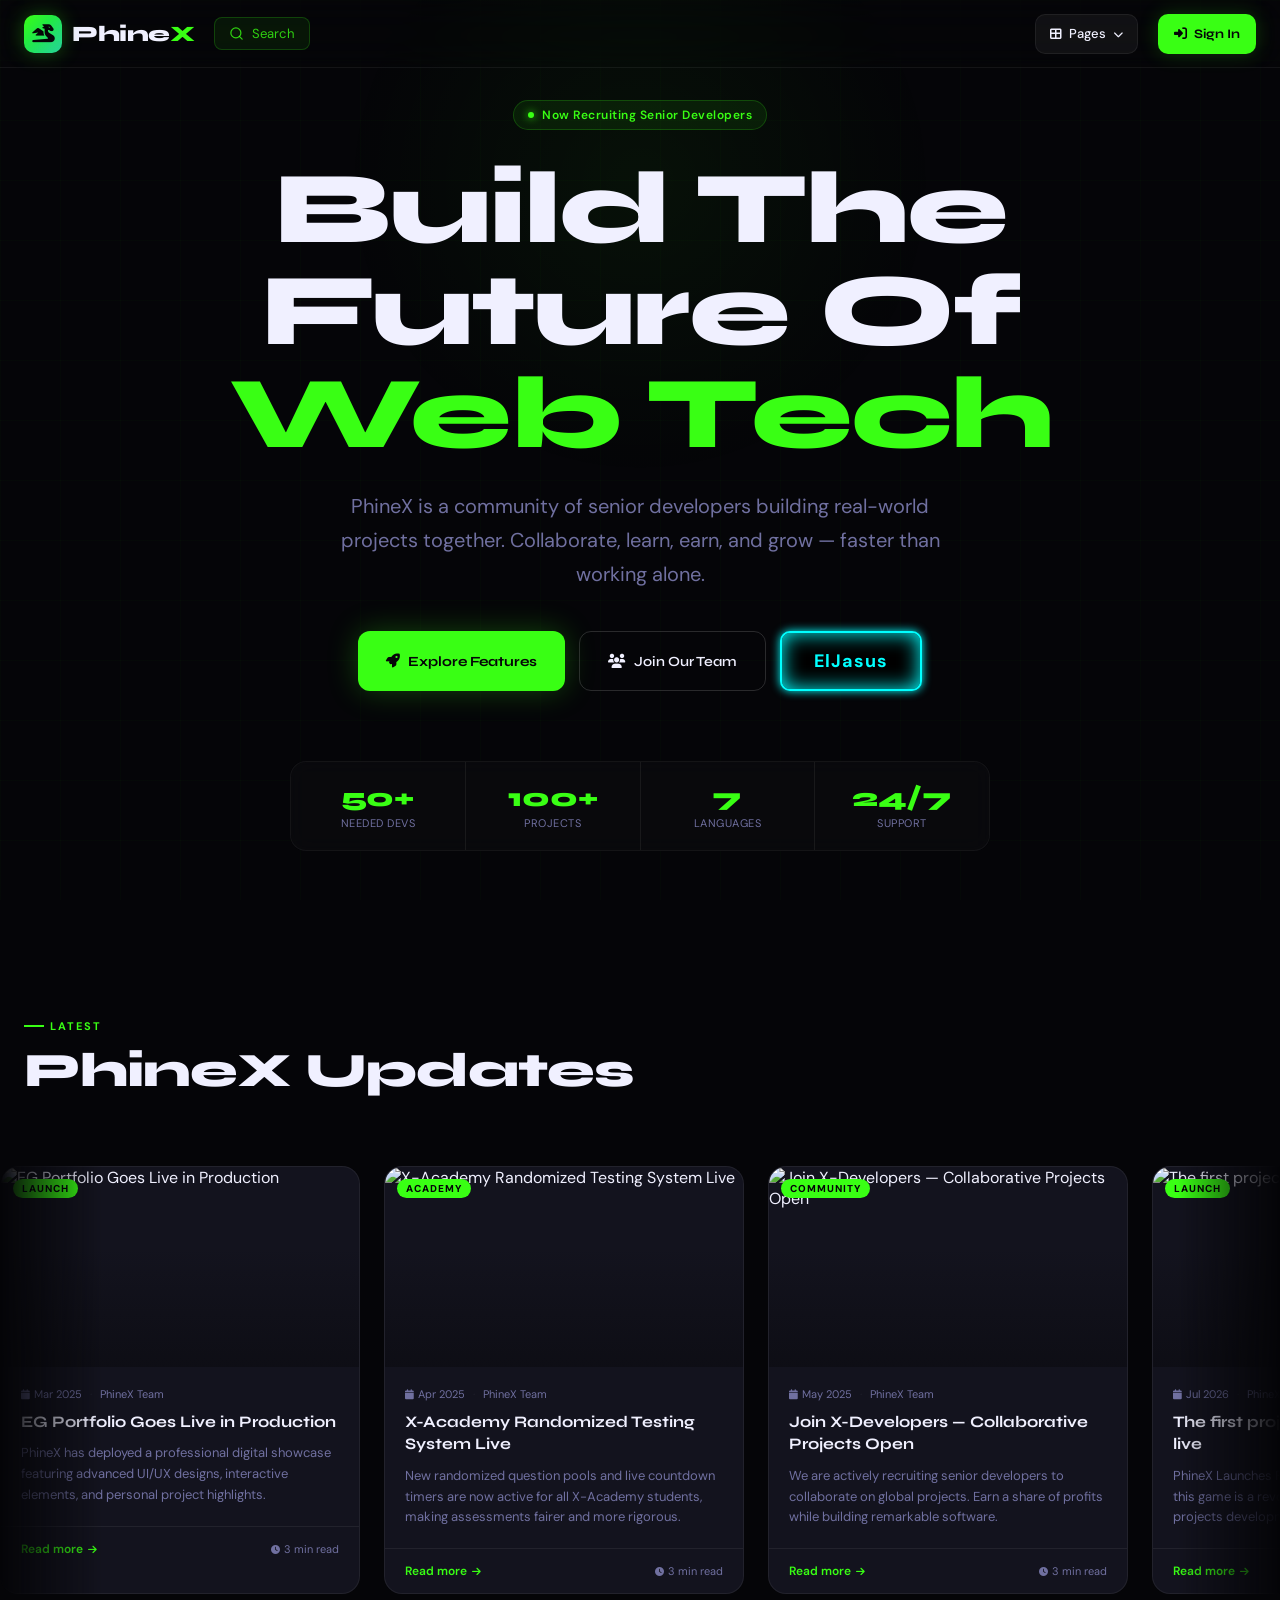
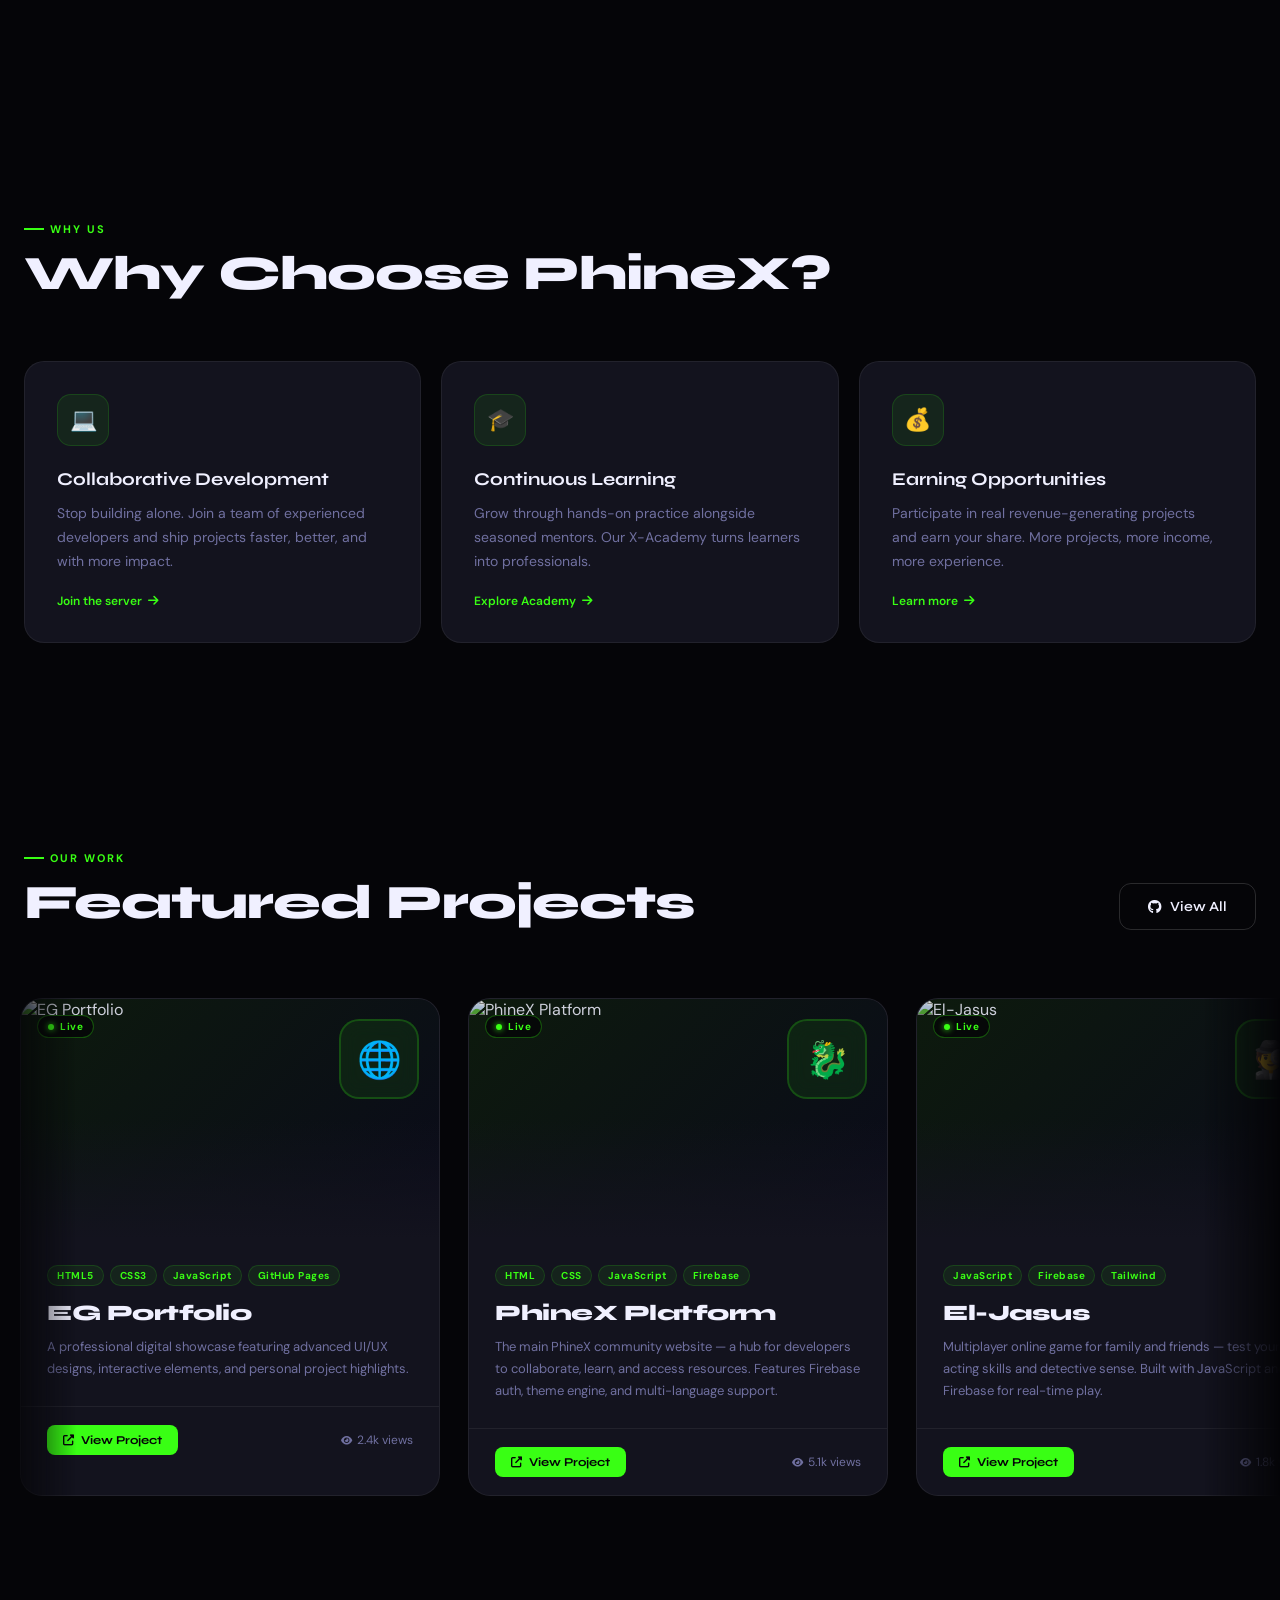
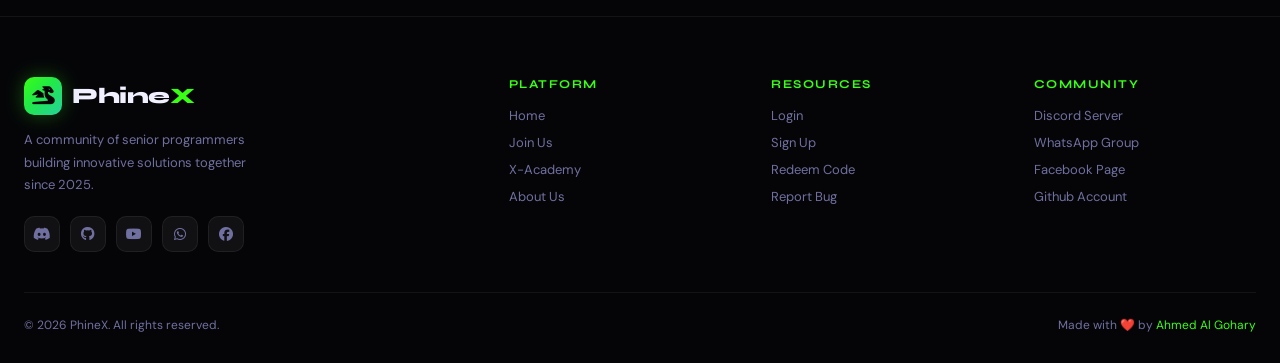
==== commit 0ffe4959: "Add files via upload" ====
--- a/index.html
+++ b/index.html
@@ -1,577 +1,707 @@
-<!DOCTYPE html>
-<html lang="en">
-<head>
-  <meta charset="UTF-8">
-  <meta name="viewport" content="width=device-width, initial-scale=1.0">
-  <meta property="og:image" content="Phinex.png">
-  <link rel="icon" type="image/png" class="icon" href="Phinex.png">
-  <title>PhineX</title>
-  <link rel="stylesheet" href="style.css">
-  <script src="https://cdnjs.cloudflare.com/ajax/libs/mark.js/8.11.1/mark.min.js"></script>
-  <link rel="stylesheet" href="https://cdnjs.cloudflare.com/ajax/libs/font-awesome/6.4.0/css/all.min.css">
-  <!-- Firebase SDK -->
-  <script src="https://www.gstatic.com/firebasejs/8.10.0/firebase-app.js"></script>
-  <script src="https://www.gstatic.com/firebasejs/8.10.0/firebase-auth.js"></script>
-  <script src="https://www.gstatic.com/firebasejs/8.10.0/firebase-firestore.js"></script>
-</head>
-<body>
-  <!-- Navigation -->
-<nav class="navbar">
-  <div class="nav-container">
-    <div class="logo">
-      <i class="fas fa-dragon"></i>
-      <span>PhineX</span>
-      <div class="input-wrapper">
-        <i class="fas fa-search search-icon" id="searchSubmit" style="cursor: pointer;"></i>
-        <input type="text" id="mainSearch" placeholder="Search PhineX projects..." autocomplete="off">
-        <div id="predictionList" class="prediction-list"></div>
-      </div>
-      <ul class="nav-menu" id="primary-navigation">
-        <li><a href="hiring.html"><i class="fas fa-laptop-code"></i> <span data-i18n="nav_join">Join Us</span></a></li>
-        <li><a href="x-academy.html"><i class="fas fa-graduation-cap"></i> <span data-i18n="nav_academy">X-Academy</span></a></li>
-        <li><a href="bugreport.html"><i class="fas fa-bug"></i> <span data-i18n="nav_bug">Report Bug</span></a></li>
-        <li><a href="redeemcode.html"><i class="fas fa-gift"></i> <span data-i18n="nav_redeem">Redeem Code</span></a></li>
-        <li><a href="aboutus.html"><i class="fas fa-info-circle"></i> <span data-i18n="nav_about">About Us</span></a></li>
-        <li><button id="logoutBtn" class="btn-outline hidden" data-i18n="nav_logout">Logout</button></li>
-      </ul>
-    </div>
-  </div>
-</nav>
-
-<section class="news-section slider-context">
-  <div class="container">
-    <div class="slider-container">
-      <div class="news-slider" id="news-container">
-        
-        <div class="news-card-slide">
-          <img src="EG-portfolio.png" alt="New Project">
-          <div class="news-content-box">
-            <h3 class="slide-title" data-i18n="slide1_title">EG Portfolio</h3>
-            <p class="slide-description" data-i18n="slide1_desc">PhineX has deployed a new web-site showcase with advanced UI/UX designs.</p>
-            <a href="https://ahmedelgoharymessi-dot.github.io/Portfolio.github.io/" class="btn-primary slide-btn">
-              <span data-i18n="slide1_btn">View Live</span> <i class="fas fa-eye"></i>
-            </a>
-          </div>
-        </div>
-
-        <div class="news-card-slide">
-          <img src="PhineX.png" alt="X-Developers">
-          <div class="news-content-box">
-            <h3 class="slide-title" data-i18n="slide2_title">Join X-Developers</h3>
-            <p class="slide-description" data-i18n="slide2_desc">Collaborate with senior devs and earn money on global projects.</p>
-            <div class="btn-group">
-              <a href="hiring.html" class="btn-primary slide-btn" data-i18n="slide2_btn1">Join Team</a>
-              <a href="redeemcode.html" class="btn-secondary slide-btn">
-                <span data-i18n="slide2_btn2">Redeem Code</span> <i class="fas fa-gift"></i>
-              </a>
-            </div>
-          </div>
-        </div>
-
-        <div class="news-card-slide">
-          <img src="PhineX.png" alt="PhineX Update">
-          <div class="news-content-box">
-            <h3 class="slide-title" data-i18n="slide3_title">X-Academy</h3>
-            <p class="slide-description" data-i18n="slide3_desc">Randomized testing and live timers are now active for all students.</p>
-            <a href="x-academy.html" class="btn-primary slide-btn">
-              <span data-i18n="slide3_btn">Start Learning</span> <i class="fas fa-graduation-cap"></i>
-            </a>
-          </div>
-        </div>
-
-        <div class="news-card-slide">
-          <img src="https://images.unsplash.com/photo-1555066931-4365d14bab8c?q=80&w=2070" alt="Support">
-          <div class="news-content-box">
-            <h3 class="slide-title" data-i18n="slide4_title">Found a Bug?</h3>
-            <p class="slide-description" data-i18n="slide4_desc">Help us improve the PhineX ecosystem by reporting errors to our dev team.</p>
-            <a href="bugreport.html" class="btn-secondary slide-btn">
-              <span data-i18n="slide4_btn">Report Error</span> <i class="fas fa-bug"></i>
-            </a>
-          </div>
-        </div>
-
-        <div class="news-card-slide">
-          <img src="https://images.unsplash.com/photo-1522071820081-009f0129c71c?q=80&w=2070" alt="About Us">
-          <div class="news-content-box">
-            <h3 class="slide-title" data-i18n="slide5_title">Who we are</h3>
-            <p class="slide-description" data-i18n="slide5_desc">Discover the vision behind PhineX and our mission for 2026.</p>
-            <a href="aboutus.html" class="btn-primary slide-btn">
-              <span data-i18n="slide5_btn">About Us</span> <i class="fas fa-info-circle"></i>
-            </a>
-          </div>
-        </div>
-
-      </div>
-    </div>
-  </div>
-</section>
-
-  <!-- Features Section -->
-  <section class="features">
-    <div class="container">
-      <h2>Why Choose PhineX?</h2>
-      <div class="features-grid">
-        <div class="feature-card">
-          <i class="fas fa-laptop-code"></i>
-          <h3><a href="https://discord.gg/eDfb3uvY" style="color: rgb(255, 255, 255); text-decoration: none;">Develop in-groups</a></h3>
-          <p>Instead of programming alone, join our group to collaborate and build amazing projects together in less time!</p>
-        </div>
-        <div class="feature-card">
-          <i class="fas fa-users"></i>
-          <h3><a href="https://discord.gg/Zr5CppHg" style="color: rgb(255, 255, 255); text-decoration: none;">Learn more</a></h3>
-          <p>If you are still learning, join our community to grow your skills and knowledge.</p>
-        </div>
-        <div class="feature-card">
-          <i class="fas fa-dollar-sign"></i>
-          <h3><a href="https://discord.gg/eDfb3uvY" style="color: rgb(255, 255, 255); text-decoration: none;">Opportunities</a></h3>
-          <p>More projects to participate in and earn from.</p>
-        </div>
-      </div>
-    </div>
-  </section>
-  <section class="projects-section" id="projects-section">
-  <div class="container">
-    <h2 class="section-title"><i class="fas fa-star"></i> Featured Innovation</h2>
-    
-    <div class="featured-card">
-      <div class="project-visual">
-        <div class="logo-glow"></div>
-        <img src="EG-portfolio.png" alt="EGX Logo" class="egx-logo">
-      </div>
-      
-      <div class="project-details">
-        <div class="badge">Live Production</div>
-        <h3>EG Portfolio</h3>
-        <p>A professional digital showcase featuring advanced UI/UX designs, interactive elements, and personal project highlights. Built to demonstrate high-level web development capabilities.</p>
-        
-        <ul class="tech-tags">
-          <li><i class="fab fa-html5"></i> HTML5</li>
-          <li><i class="fab fa-css3-alt"></i> CSS3</li>
-          <li><i class="fab fa-js"></i> JavaScript</li>
-          <li><i class="fab fa-github"></i> GitHub Pages</li>
-        </ul>
-
-        <a href="https://ahmedelgoharymessi-dot.github.io/Portfolio.github.io/" target="_blank" class="project-btn">
-          Explore Project <i class="fas fa-external-link-alt"></i>
-        </a>
-      </div>
-    </div>
-  </div>
-</section>
-  <!-- Footer -->
-  <footer>
-    <div class="container">
-      <div class="footer-content">
-        <div class="footer-section">
-          <div class="logo">
-            <i class="fas fa-dragon"></i>
-            <span>PhineX</span>
-          </div>
-          <p>Group of senior programmers</p>
-        </div>
-        <div class="footer-section">
-          <h4>Quick Links</h4>
-          <ul>
-            <li><a href="index.html">Home</a></li>
-            <li><a href="hiring.html">Join Us</a></li>
-            <li><a href="x-academy.html">X-Academy</a></li>
-            <li><a href="aboutus.html">About</a></li>
-            <li><a href="login.html">Login</a></li>
-            <li><a href="signup.html">Signup</a></li>
-            <li><a href="redeemcode.html">Redeem Code</a></li>
-          </ul>
-        </div>
-        <!-- Right Section: Social Links -->
-      <div class="footer-section">
-        <h4>Connect</h4>
-        <div class="social-links">
-          <a href="https://discord.gg/V2NDkCmhEm" class="discordlink"><i class="fab fa-discord"></i></a>
-          <a href="https://PhineX.github.io" class="githublink"><i class="fab fa-github"></i></a>
-          <a href="https://www.youtube.com/channel/UCslNCf9VtxpFH_gtA1VHFyQ" class="youtubelink"><i class="fab fa-youtube"></i></a>
-          <a href="https://chat.whatsapp.com/IuC3Gu6x5p61MORTnAuHJA" class="whatsapplink"><i class="fab fa-whatsapp"></i></a>
-          <a href="https://www.facebook.com/profile.php?id=61584765330775" class="btn-facebooklink"><i class="fab fa-facebook"></i></a>
-        </div>
-      </div>
-      </div>
-      
-      <div class="footer-bottom">
-        <p>&copy; 2025 PhineX. All rights reserved.</p>
-        <p>Made with <i class="fas fa-heart"></i> By : <a href="https://www.facebook.com/ahmd.aljwhry.495523" class="btn-facebooklink"><i class="fas fa-laptop-code" style="margin-right: 10px;"></i>@Ahmed Al Gohary</a></p>
-      </div>
-    </div>
-  </footer>
-
-  <script src="firebase-config.js"></script>
-  <script src="app.js"></script>
-  <!-- Mobile menu toggle -->
-  <button id="menuToggle" class="menu-toggle" aria-expanded="false" aria-label="Toggle navigation">
-    <i class="fas fa-bars"></i>
-  </button>
-
-  <style>
-    /* --- News Slider Section --- */
-.news-section {
-    padding: 60px 0;
-    overflow: hidden; /* Prevents horizontal scroll on the page */
-}
-
-.slider-container {
-    width: 100%;
-    overflow-x: auto; /* Enable touch/scroll */
-    scroll-behavior: smooth;
-    padding-bottom: 20px;
-}
-
-/* Custom Scrollbar for the Slider */
-.slider-container::-webkit-scrollbar {
-    height: 6px;
-}
-.slider-container::-webkit-scrollbar-thumb {
-    background: var(--primary);
-    border-radius: 10px;
-}
-
-.news-slider {
-    display: flex;
-    gap: 25px;
-    padding: 10px;
-}
-
-/* --- The News Card --- */
-.news-card-slide {
-    flex: 0 0 350px; /* Fixed width for cards */
-    background: var(--card-bg) !important;
-    border: 1px solid var(--border-color) !important;
-    border-radius: 20px;
-    overflow: hidden;
-    position: relative;
-    
-    /* Soft Reset Transition */
-    transition: transform 0.6s cubic-bezier(0.23, 1, 0.32, 1), 
-                box-shadow 0.6s cubic-bezier(0.23, 1, 0.32, 1);
-}
-
-/* Soft Hover Effect */
-.news-card-slide:hover {
-    transform: translateY(-12px);
-    box-shadow: 0 20px 40px rgba(0, 0, 0, 0.3);
-    border-color: var(--primary) !important;
-}
-
-/* --- Technical Image Styling --- */
-.news-card-slide img {
-    width: 100%;
-    height: 200px;
-    object-fit: cover; /* Ensures technical images aren't stretched */
-    border-bottom: 1px solid var(--border-color);
-    transition: transform 0.5s ease;
-}
-
-.news-card-slide:hover img {
-    transform: scale(1.05); /* Slight zoom on technical bg */
-}
-
-/* --- Content Styling --- */
-.news-content-box {
-    padding: 25px;
-    display: flex;
-    flex-direction: column;
-    gap: 12px;
-}
-
-.slide-title {
-    color: var(--text-color) !important;
-    font-size: 1.4rem;
-    font-weight: 700;
-    margin: 0;
-}
-
-.slide-description {
-    color: var(--text-color) !important;
-    opacity: 0.8;
-    font-size: 0.95rem;
-    line-height: 1.6;
-    margin-bottom: 10px;
-}
-
-/* --- Button Grouping --- */
-.btn-group {
-    display: flex;
-    gap: 10px;
-    flex-wrap: wrap;
-}
-
-.slide-btn {
-    text-decoration: none;
-    padding: 10px 18px;
-    border-radius: 10px;
-    font-size: 0.9rem;
-    font-weight: 600;
-    display: inline-flex;
-    align-items: center;
-    gap: 8px;
-    transition: 0.3s;
-}
-
-/* Primary Button Styling */
-.btn-primary.slide-btn {
-    background: var(--primary) !important;
-    color: var(--bg-color) !important;
-}
-
-/* Secondary Button Styling */
-.btn-secondary.slide-btn {
-    background: transparent !important;
-    border: 1px solid var(--primary) !important;
-    color: var(--primary) !important;
-}
-
-.slide-btn:hover {
-    filter: brightness(1.2);
-    transform: scale(1.05);
-}
-    /* Mobile menu toggle styles */
-    .menu-toggle {
-      display: none;
-      position: fixed;
-      top: 14px;
-      right: 16px;
-      z-index: 9999;
-      background: transparent;
-      border: none;
-      color: #fff;
-      font-size: 1.5rem;
-      cursor: pointer;
-      padding: 6px;
-    }
-
-    /* small-screen layout: hide nav-menu by default, show toggle */
-    @media (max-width: 2900px) {
-      .menu-toggle { display: inline-flex; align-items: center; justify-content: center; }
-
-      .nav-menu {
-        display: none !important;
-        position: absolute;
-        top: 64px;
-        right: 12px;
-        background: rgba(0,0,0,0.9);
-        padding: 12px;
-        border-radius: 8px;
-        flex-direction: column;
-        gap: 8px;
-        min-width: 180px;
-        box-shadow: 0 8px 24px rgba(0,0,0,0.3);
-      }
-
-      .nav-menu.open {
-        display: flex !important;
-      }
-
-      .nav-menu li a, .nav-menu li button {
-        color: #fff;
-      }
-    }
-  </style>
-
-  <script>
-    // Menu toggle behavior for mobile
-    (function () {
-      const toggle = document.getElementById('menuToggle');
-      const navMenu = document.querySelector('.nav-menu');
-
-      if (!toggle || !navMenu) return;
-
-      // ensure navMenu has an id for aria-controls
-      if (!navMenu.id) navMenu.id = 'navMenu';
-
-      toggle.setAttribute('aria-controls', navMenu.id);
-
-      toggle.addEventListener('click', function (e) {
-        const opened = navMenu.classList.toggle('open');
-        toggle.setAttribute('aria-expanded', opened);
-      });
-
-      // Close menu when a link is clicked (mobile)
-      navMenu.addEventListener('click', function (e) {
-        const target = e.target.closest('a, button');
-        if (!target) return;
-        if (window.matchMedia('(max-width: 900px)').matches) {
-          navMenu.classList.remove('open');
-          toggle.setAttribute('aria-expanded', 'false');
-        }
-      });
-
-      // Close menu when clicking outside
-      document.addEventListener('click', function (e) {
-        if (window.matchMedia('(max-width: 900px)').matches) {
-          if (!e.target.closest('.nav-container') && !e.target.closest('#menuToggle')) {
-            if (navMenu.classList.contains('open')) {
-              navMenu.classList.remove('open');
-              toggle.setAttribute('aria-expanded', 'false');
-            }
-          }
-        }
-      });
-
-      // Optional: close on escape
-      document.addEventListener('keydown', function (e) {
-        if (e.key === 'Escape' && navMenu.classList.contains('open')) {
-          navMenu.classList.remove('open');
-          toggle.setAttribute('aria-expanded', 'false');
-        }
-      });
-    })();
-    
-    // ===== WELCOME MODAL INTERACTIONS =====
-document.addEventListener('DOMContentLoaded', () => {
-    const modalBody = document.getElementById('modalBody');
-    const readCheck = document.getElementById('readCheck');
-    const closeModalBtn = document.getElementById('closeModalBtn');
-    const welcomeModal = document.getElementById('welcomeModal');
-
-    // 1. Detect if user scrolled to the bottom
-    modalBody.onscroll = function() {
-        // If (scrolled amount + visible height) >= total height
-        if (modalBody.offsetHeight + modalBody.scrollTop >= modalBody.scrollHeight - 5) {
-            readCheck.disabled = false;
-        }
-    };
-
-    // 2. Detect if checkbox is checked to show X button
-    readCheck.addEventListener('change', () => {
-        if (readCheck.checked) {
-            closeModalBtn.style.display = 'block';
-        } else {
-            closeModalBtn.style.display = 'none';
-        }
-    });
-
-    // 3. Close modal function
-    closeModalBtn.onclick = () => {
-        welcomeModal.style.display = 'none';
-        // Optional: Save to localStorage so it doesn't appear every time
-        localStorage.setItem('phinex_welcome_read', 'true');
-    };
-
-});
-function applyLanguage(lang) {
-    const t = translations[lang];
-    if (!t) return;
-
-    document.querySelectorAll('[data-i18n]').forEach(el => {
-        const key = el.getAttribute('data-i18n');
-        if (t[key]) {
-            // Use innerHTML so <strong> tags work
-            el.innerHTML = t[key]; 
-            
-            // Handle placeholders for inputs if necessary
-            if (el.tagName === 'INPUT') {
-                el.placeholder = t[key].replace(/<[^>]*>?/gm, ''); // Strip HTML for placeholder
-            }
-        }
-    });
-
-    // Handle RTL for Arabic
-    document.documentElement.dir = (lang === 'ar') ? 'rtl' : 'ltr';
-    document.documentElement.lang = lang;
-    
-    // Save preference
-    localStorage.setItem('phinex_lang', lang);
-
-    // Sync the dropdown if it exists
-    const selector = document.querySelector('.modal-lang-select');
-    if(selector) selector.value = lang;
-}
-  </script>
-<div id="welcomeModal" class="modal-overlay">
-    <div class="modal-content">
-        
-        <div class="modal-header-top">
-    <h2 data-i18n="modal_title">Up Coming Update <i class="fas fa-exclamation-triangle"></i></h2>
-    
-    <div class="lang-wrapper">
-        <i class="fas fa-globe lang-icon"></i>
-        <select class="modal-lang-select" onchange="applyLanguage(this.value)">
-            <option value="en"><img src="https://flagcdn.com/w40/us.png" alt="English" class="img"> English</option>
-            <option value="ar"><img src="https://flagcdn.com/w40/ar.png" alt="Arabic" class="icon"> العربية</option>
-            <option value="es"><img src="https://flagcdn.com/w40/es.png" alt="Spanish" class="icon"> Español</option>
-            <option value="fr"><img src="https://flagcdn.com/w40/fr.png" alt="French" class="icon"> Français</option>
-            <option value="de"><img src="https://flagcdn.com/w40/de.png" alt="German" class="icon"> Deutsch</option>
-            <option value="it"><img src="https://flagcdn.com/w40/it.png" alt="Italian" class="icon"> Italiano</option>
-            <option value="pt"><img src="https://flagcdn.com/w40/pt.png" alt="Portuguese" class="icon"> Português</option>
-        </select>
-    </div>
-</div>
-        
-        <div class="modal-body" id="modalBody">
-            <p style="margin-bottom: 20px;" data-i18n="modal_intro">New features are coming soon!</p>
-            
-            <p style="margin-bottom: 15px;" data-i18n="modal_huge">
-                <strong>Huge improvements</strong> are on the way on our <strong>largest update ever!</strong>
-            </p>
-            
-            <p style="margin-bottom: 10px;" data-i18n="modal_include">The New feautures include:</p>
-            
-            <ol>
-                <li style="margin-bottom: 7px;">
-                    <strong data-i18n="li_settings">settings section :</strong><i class="fas fa-cog" style="margin-left: 10px; margin-right: 10px;"></i>
-                </li>
-                <li style="margin-bottom: 7px;">
-                    <strong data-i18n="li_themes">themes list (light and dark)</strong><i class="fas fa-palette" style="margin-left: 10px; margin-right: 10px;"></i>
-                </li>
-                <li style="margin-bottom: 7px;">
-                    <strong data-i18n="li_new_lang">New languages list</strong><i class="fas fa-language" style="margin-left: 10px; margin-right: 10px;"></i>
-                </li>
-                <li style="margin-bottom: 20px;">
-                    <strong data-i18n="li_lang_names">English - Arabic - Spanish - French - German - Italian - Portuguese</strong>
-                </li>
-                <li style="margin-bottom: 20px;">
-                    <strong data-i18n="li_search">Improvements in the search engine</strong><i class="fas fa-search" style="margin-left: 10px; margin-right: 10px;"></i>
-                </li>
-                <li style="margin-bottom: 20px;">
-                    <strong data-i18n="li_news">Lastest news section</strong><i class="fas fa-newspaper" style="margin-left: 10px; margin-right: 10px;"></i>
-                </li>
-                <li style="margin-bottom: 7px;">
-                    <strong data-i18n="li_projects">Projects section previews all project we have made</strong><i class="fas fa-external-link-alt" style="margin-left: 10px; margin-right: 10px;"></i>
-                </li>
-                <li style="margin-bottom: 7px;" data-i18n="li_more">And much more...</li>
-            </ol>
-            
-            <p data-i18n="modal_date">The update will come out about <strong>May 2026 - July 2026.</strong></p>
-            
-            <p data-i18n="modal_check">Check out our</p>
-            
-            <p>
-                <a href="https://www.facebook.com/profile.php?id=61584765330775" class="btn-facebooklink">
-                    <i class="fab fa-facebook" style="margin-left: 10px; margin-right: 10px;"></i><span data-i18n="btn_facebook">Facebook Page</span>
-                </a>
-            </p>
-            
-            <p data-i18n="modal_or">Or</p>
-            
-            <p>
-                <a href="https://discord.gg/V2NDkCmhEm" class="btn-facebooklink">
-                    <i class="fab fa-discord" style="margin-left: 10px; margin-right: 10px;"></i><span data-i18n="btn_discord">Our Discord Server</span>
-                </a>
-            </p>
-            
-            <p data-i18n="modal_info">for more information.</p>
-            <p><strong>Note: Many errors have occured due to the last update, but its functionaly works perfectly</strong></p>
-        </div>
-        
-        <div class="modal-footer">
-            <label class="check-container">
-            <input type="checkbox" id="readCheck" class="real-checkbox" disabled>
-            <span class="custom-checkbox"></span>
-            <span class="label-text" data-i18n="modal_read_confirm">I have read this message</span>
-        </label>
-            <button id="closeModalBtn" class="close-x-btn">&times;</button>
-        </div>
-    </div>
-</div>
-</body>
-</html>
-
-
-
-
+<!DOCTYPE html>
+<html lang="en">
+<head>
+  <meta charset="UTF-8">
+  <meta name="viewport" content="width=device-width, initial-scale=1.0">
+  <title>PhineX — Community of Senior Developers</title>
+  <link rel="icon" type="image/x-icon" href="PhineX (2).png">
+  <meta name="keywords" content="PhineX, home, developer community, senior developers, software development, mentorship, tech talent, collaborative programming, software projects">
+  <meta name="author" content="AMG">
+  <meta name="viewport" content="width=device-width, initial-scale=1.0">
+  <meta name="robots" content="index, follow">
+  <meta name="language" content="English">
+  <meta name="revised" content="2025-06-01">
+  <meta name="category" content="Technology, Community, Software Development">
+  <meta name="coverage" content="Worldwide">
+  <meta name="rating" content="General">
+  <meta name="distribution" content="Global">
+  <meta name="og:title" content="Home | PhineX">
+  <meta name="og:description" content="Welcome to PhineX, the collaborative developer community.">
+  <meta name="og:image" content="PhineX (2).png">
+  <meta name="description" content="Welcome to PhineX, the collaborative developer community where senior programmers build real projects and earn real profits.">
+  
+  <!-- ─── Firebase Compat SDK ─── -->
+  <script src="https://www.gstatic.com/firebasejs/10.7.0/firebase-app-compat.js"></script>
+  <script src="https://www.gstatic.com/firebasejs/10.7.0/firebase-auth-compat.js"></script>
+  <script src="https://www.gstatic.com/firebasejs/10.7.0/firebase-database-compat.js"></script>
+
+  <script src="https://cdnjs.cloudflare.com/ajax/libs/mark.js/8.11.1/mark.min.js"></script>
+  <script src="phinex-search.js"></script>
+  <script src="https://cdnjs.cloudflare.com/ajax/libs/three.js/r128/three.min.js"></script>
+  <link rel="stylesheet" href="https://cdnjs.cloudflare.com/ajax/libs/font-awesome/6.4.0/css/all.min.css">
+  <link href="https://fonts.googleapis.com/css2?family=Syne:wght@400;600;700;800&family=DM+Sans:wght@300;400;500&display=swap" rel="stylesheet">
+
+  <style>
+    :root {
+      --neon:#39ff14;--neon-dim:#39ff1440;--void:#050508;
+      --surface:#0d0d14;--card:#13131e;--border:#ffffff10;
+      --text:#f0f0ff;--muted:#7070a0;
+    }
+    *{margin:0;padding:0;box-sizing:border-box;}
+    html{scroll-behavior:smooth;}
+    body{font-family:'DM Sans',sans-serif;background:var(--void);color:var(--text);overflow-x:hidden;}
+    h1,h2,h3,h4,.logo-text{font-family:'Syne',sans-serif;}
+
+    /* 3D canvas */
+    #bgCanvas{position:fixed;inset:0;z-index:0;pointer-events:none;width:100%;height:100%;}
+
+    /* Subtle grid overlay */
+    .grid-bg{position:fixed;inset:0;pointer-events:none;z-index:1;background-image:linear-gradient(rgba(57,255,20,0.018) 1px,transparent 1px),linear-gradient(90deg,rgba(57,255,20,0.018) 1px,transparent 1px);background-size:60px 60px;}
+
+    /* NAVBAR */
+    #navbar{position:fixed;top:0;left:0;right:0;z-index:1000;height:68px;background:transparent;backdrop-filter:blur(20px);border-bottom:1px solid var(--border);transition:all 0.3s ease;}
+    #navbar.scrolled{border-bottom-color:var(--neon-dim);box-shadow:0 0 30px rgba(57,255,20,0.05);}
+    .nav-inner{max-width:1400px;margin:0 auto;padding:0 24px;height:100%;display:flex;align-items:center;gap:20px;}
+    .nav-logo{display:flex;align-items:center;gap:10px;text-decoration:none;flex-shrink:0;}
+    .logo-icon-wrap{width:38px;height:38px;background:linear-gradient(135deg,#39ff14,#00cc88);border-radius:10px;display:flex;align-items:center;justify-content:center;position:relative;overflow:hidden;box-shadow:0 0 20px rgba(57,255,20,0.3);}
+    .logo-icon-wrap::after{content:'';position:absolute;inset:0;background:linear-gradient(135deg,transparent 40%,rgba(255,255,255,0.15));}
+    .logo-icon-wrap i{color:#050508;font-size:18px;z-index:1;}
+    .logo-text{font-size:22px;font-weight:800;letter-spacing:-0.5px;color:#f0f0ff;}
+    .logo-text span{color:var(--neon);}
+    #pagesBtn{flex-shrink:0;display:flex;align-items:center;gap:7px;background:rgba(255,255,255,0.05);border:1px solid var(--border);border-radius:10px;color:var(--text);font-family:'DM Sans',sans-serif;font-size:13px;font-weight:500;padding:0 14px;height:40px;cursor:pointer;transition:all 0.2s;white-space:nowrap;}
+    #pagesBtn:hover{border-color:var(--neon);color:var(--neon);background:rgba(57,255,20,0.05);}
+    #pagesPanel{position:absolute;top:calc(100% + 8px);right:24px;background:var(--card);border:1px solid var(--border);border-radius:16px;padding:12px;width:300px;box-shadow:0 20px 60px rgba(0,0,0,0.7),0 0 0 1px rgba(57,255,20,0.1);display:none;z-index:200;}
+    #pagesPanel.active{display:block;animation:dropIn 0.2s ease;}
+    .pages-header{padding:4px 8px 10px;font-size:10px;font-weight:700;letter-spacing:1.5px;color:var(--muted);text-transform:uppercase;border-bottom:1px solid var(--border);margin-bottom:8px;}
+    .page-item{display:flex;align-items:center;gap:12px;padding:10px;border-radius:10px;cursor:pointer;text-decoration:none;color:var(--text);transition:all 0.15s;}
+    .page-item:hover{background:rgba(57,255,20,0.07);color:var(--neon);}
+    .page-item i{width:28px;text-align:center;font-size:14px;color:var(--muted);transition:color 0.15s;}
+    .page-item:hover i{color:var(--neon);}
+    .page-item span{font-size:13px;font-weight:500;}
+    .nav-login{flex-shrink:0;display:flex;align-items:center;gap:7px;background:var(--neon);border:none;border-radius:10px;color:#050508;font-family:'Syne',sans-serif;font-size:13px;font-weight:700;padding:0 16px;height:40px;cursor:pointer;text-decoration:none;transition:all 0.2s;box-shadow:0 0 20px rgba(57,255,20,0.2);}
+    .nav-login:hover{background:#50ff28;box-shadow:0 0 30px rgba(57,255,20,0.4);transform:translateY(-1px);}
+    #mobileToggle{display:none;background:none;border:1px solid var(--border);border-radius:8px;padding:8px;cursor:pointer;color:var(--text);}
+
+    /* HERO */
+    #hero{min-height:100vh;position:relative;display:flex;align-items:center;justify-content:center;text-align:center;overflow:hidden;padding:100px 24px 60px;}
+    .hero-glow{position:absolute;top:20%;left:50%;transform:translate(-50%,-50%);width:600px;height:600px;background:radial-gradient(circle,rgba(57,255,20,0.05) 0%,transparent 70%);pointer-events:none;}
+    .hero-badge{display:inline-flex;align-items:center;gap:8px;background:rgba(57,255,20,0.08);border:1px solid rgba(57,255,20,0.2);border-radius:100px;padding:6px 14px;font-size:12px;font-weight:600;color:var(--neon);letter-spacing:0.5px;margin-bottom:28px;animation:fadeUp 0.6s ease both;}
+    .hero-badge span.dot{width:6px;height:6px;border-radius:50%;background:var(--neon);box-shadow:0 0 8px var(--neon);animation:blink 2s infinite;}
+    @keyframes blink{0%,100%{opacity:1;}50%{opacity:0.3;}}
+    .hero-title{font-family:'Syne',sans-serif;font-size:clamp(3rem,8vw,7rem);font-weight:800;line-height:1.0;letter-spacing:-2px;animation:fadeUp 0.6s ease 0.1s both;}
+    .hero-title .line-accent{color:var(--neon);}
+    .hero-sub{font-size:clamp(1rem,2vw,1.25rem);color:var(--muted);max-width:600px;margin:24px auto 40px;line-height:1.7;animation:fadeUp 0.6s ease 0.2s both;}
+    .hero-actions{display:flex;gap:14px;justify-content:center;flex-wrap:wrap;animation:fadeUp 0.6s ease 0.3s both;}
+    .btn-primary-hero{display:inline-flex;align-items:center;gap:8px;background:var(--neon);color:#050508;font-family:'Syne',sans-serif;font-weight:700;font-size:14px;padding:14px 28px;border-radius:12px;text-decoration:none;box-shadow:0 0 30px rgba(57,255,20,0.25);transition:all 0.25s;}
+    .btn-primary-hero:hover{transform:translateY(-3px);box-shadow:0 10px 40px rgba(57,255,20,0.4);}
+    .btn-outline-hero{display:inline-flex;align-items:center;gap:8px;background:transparent;border:1px solid rgba(255,255,255,0.15);color:var(--text);font-family:'Syne',sans-serif;font-weight:600;font-size:14px;padding:14px 28px;border-radius:12px;text-decoration:none;transition:all 0.25s;}
+    .btn-outline-hero:hover{border-color:var(--neon);color:var(--neon);background:rgba(57,255,20,0.05);transform:translateY(-3px);}
+    .stats-row{display:flex;gap:0;justify-content:center;margin-top:70px;border:1px solid var(--border);border-radius:16px;overflow:hidden;max-width:700px;margin-left:auto;margin-right:auto;animation:fadeUp 0.6s ease 0.4s both;backdrop-filter:blur(10px);background:rgba(5,5,8,0.55);}
+    .stat-item{flex:1;padding:20px 16px;text-align:center;border-right:1px solid var(--border);background:rgba(255,255,255,0.02);transition:background 0.2s;}
+    .stat-item:hover{background:rgba(57,255,20,0.04);}
+    .stat-item:last-child{border-right:none;}
+    .stat-num{font-family:'Syne',sans-serif;font-size:26px;font-weight:800;color:var(--neon);}
+    .stat-label{font-size:11px;color:var(--muted);margin-top:3px;text-transform:uppercase;letter-spacing:0.5px;}
+    @keyframes fadeUp{from{opacity:0;transform:translateY(24px);}to{opacity:1;transform:translateY(0);}}
+
+    /* SECTION HEADERS */
+    .section-tag{display:inline-flex;align-items:center;gap:6px;font-size:11px;font-weight:700;letter-spacing:2px;text-transform:uppercase;color:var(--neon);margin-bottom:12px;}
+    .section-tag::before{content:'';display:block;width:20px;height:2px;background:var(--neon);}
+    .section-title{font-family:'Syne',sans-serif;font-size:clamp(2rem,4vw,3rem);font-weight:800;line-height:1.1;letter-spacing:-1px;}
+
+    /* NEWS */
+    #news{padding:100px 0;position:relative;overflow:hidden;}
+    .news-header{max-width:1400px;margin:0 auto;padding:0 24px;margin-bottom:48px;}
+    .news-track-wrap{position:relative;overflow:hidden;mask-image:linear-gradient(90deg,transparent,black 8%,black 92%,transparent);-webkit-mask-image:linear-gradient(90deg,transparent,black 8%,black 92%,transparent);}
+    .news-track{display:flex;gap:24px;animation:newsScroll 40s linear infinite;width:max-content;padding:20px 0;}
+    .news-track:hover{animation-play-state:paused;}
+    @keyframes newsScroll{0%{transform:translateX(0);}100%{transform:translateX(-50%);}}
+    .news-card{width:360px;flex-shrink:0;background:var(--card);border:1px solid var(--border);border-radius:18px;overflow:hidden;cursor:pointer;transition:all 0.3s ease;position:relative;}
+    .news-card:hover{border-color:rgba(57,255,20,0.3);transform:translateY(-6px);box-shadow:0 20px 50px rgba(0,0,0,0.5),0 0 0 1px rgba(57,255,20,0.1);}
+    .news-img-wrap{position:relative;height:200px;overflow:hidden;}
+    .news-img-wrap img{width:100%;height:100%;object-fit:cover;transition:transform 0.6s ease;}
+    .news-card:hover .news-img-wrap img{transform:scale(1.05);}
+    .news-img-overlay{position:absolute;inset:0;background:linear-gradient(to top,rgba(13,13,20,0.9) 0%,transparent 60%);}
+    .news-category{position:absolute;top:12px;left:12px;background:var(--neon);color:#050508;font-size:10px;font-weight:800;letter-spacing:1px;text-transform:uppercase;padding:3px 9px;border-radius:100px;}
+    .news-body{padding:20px;}
+    .news-meta{display:flex;align-items:center;gap:8px;font-size:11px;color:var(--muted);margin-bottom:10px;}
+    .news-meta span{display:flex;align-items:center;gap:4px;}
+    .news-title{font-family:'Syne',sans-serif;font-size:16px;font-weight:700;line-height:1.4;color:var(--text);margin-bottom:10px;display:-webkit-box;-webkit-line-clamp:2;line-clamp:2;-webkit-box-orient:vertical;overflow:hidden;}
+    .news-desc{font-size:13px;color:var(--muted);line-height:1.6;display:-webkit-box;-webkit-line-clamp:3;line-clamp:3;-webkit-box-orient:vertical;overflow:hidden;}
+    .news-card-footer{padding:14px 20px;border-top:1px solid var(--border);display:flex;align-items:center;justify-content:space-between;}
+    .news-read-more{font-size:12px;font-weight:600;color:var(--neon);display:flex;align-items:center;gap:5px;text-decoration:none;transition:gap 0.2s;}
+    .news-card:hover .news-read-more{gap:9px;}
+
+    /* FEATURES */
+    #features{padding:100px 0;}
+    .features-inner{max-width:1400px;margin:0 auto;padding:0 24px;}
+    .features-grid{display:grid;grid-template-columns:repeat(3,1fr);gap:20px;margin-top:60px;}
+    .feat-card{background:var(--card);border:1px solid var(--border);border-radius:20px;padding:32px;transition:all 0.3s;position:relative;overflow:hidden;}
+    .feat-card::before{content:'';position:absolute;top:0;left:0;right:0;height:2px;background:linear-gradient(90deg,transparent,var(--neon),transparent);opacity:0;transition:opacity 0.3s;}
+    .feat-card:hover{border-color:rgba(57,255,20,0.2);transform:translateY(-4px);}
+    .feat-card:hover::before{opacity:1;}
+    .feat-icon{width:52px;height:52px;border-radius:14px;background:rgba(57,255,20,0.08);border:1px solid rgba(57,255,20,0.15);display:flex;align-items:center;justify-content:center;font-size:22px;margin-bottom:22px;transition:all 0.3s;}
+    .feat-card:hover .feat-icon{background:rgba(57,255,20,0.15);box-shadow:0 0 20px rgba(57,255,20,0.15);}
+    .feat-title{font-family:'Syne',sans-serif;font-size:18px;font-weight:700;margin-bottom:12px;}
+    .feat-desc{font-size:14px;color:var(--muted);line-height:1.7;}
+    .feat-link{display:inline-flex;align-items:center;gap:6px;font-size:12px;font-weight:600;color:var(--neon);margin-top:20px;text-decoration:none;transition:gap 0.2s;}
+    .feat-link:hover{gap:10px;}
+
+    /* PROJECTS */
+    #projects{padding:100px 0;position:relative;overflow:hidden;}
+    .projects-header{max-width:1400px;margin:0 auto;padding:0 24px;display:flex;align-items:flex-end;justify-content:space-between;margin-bottom:48px;flex-wrap:wrap;gap:20px;}
+    .projects-track-wrap{position:relative;overflow:hidden;mask-image:linear-gradient(90deg,transparent,black 6%,black 94%,transparent);-webkit-mask-image:linear-gradient(90deg,transparent,black 6%,black 94%,transparent);}
+    .projects-track{display:flex;gap:28px;animation:projectsScroll 35s linear infinite;width:max-content;padding:20px;}
+    .projects-track:hover{animation-play-state:paused;}
+    @keyframes projectsScroll{0%{transform:translateX(0);}100%{transform:translateX(-50%);}}
+    .project-card{width:420px;flex-shrink:0;background:var(--card);border:1px solid var(--border);border-radius:22px;overflow:hidden;cursor:pointer;position:relative;transition:all 0.4s ease;}
+    .project-card:hover{border-color:rgba(57,255,20,0.25);transform:translateY(-8px) scale(1.01);box-shadow:0 30px 70px rgba(0,0,0,0.6),0 0 0 1px rgba(57,255,20,0.1);}
+    .project-img-wrap{height:240px;position:relative;overflow:hidden;background:linear-gradient(135deg,#0d1a0d,#0a0a1a);}
+    .project-img-wrap img{width:100%;height:100%;object-fit:cover;transition:transform 0.6s ease;opacity:0.85;}
+    .project-card:hover .project-img-wrap img{transform:scale(1.07);opacity:1;}
+    .project-logo-overlay{position:absolute;inset:0;background:linear-gradient(to top,var(--card) 0%,transparent 50%);}
+    .project-big-icon{width:80px;height:80px;border-radius:20px;background:rgba(57,255,20,0.08);border:2px solid rgba(57,255,20,0.2);display:flex;align-items:center;justify-content:center;font-size:36px;backdrop-filter:blur(10px);position:absolute;top:20px;right:20px;transition:all 0.3s;}
+    .project-card:hover .project-big-icon{background:rgba(57,255,20,0.15);box-shadow:0 0 30px rgba(57,255,20,0.2);}
+    .live-badge{position:absolute;top:16px;left:16px;display:flex;align-items:center;gap:6px;background:rgba(5,5,8,0.8);backdrop-filter:blur(8px);border:1px solid rgba(57,255,20,0.3);border-radius:100px;padding:4px 10px;font-size:10px;font-weight:700;color:var(--neon);letter-spacing:0.5px;}
+    .live-dot{width:6px;height:6px;border-radius:50%;background:var(--neon);box-shadow:0 0 6px var(--neon);animation:blink 1.5s infinite;}
+    .project-body{padding:26px;}
+    .project-stack{display:flex;gap:6px;flex-wrap:wrap;margin-bottom:14px;}
+    .stack-tag{font-size:10px;font-weight:700;letter-spacing:0.5px;padding:3px 9px;border-radius:100px;background:rgba(57,255,20,0.07);border:1px solid rgba(57,255,20,0.15);color:var(--neon);}
+    .project-title{font-family:'Syne',sans-serif;font-size:22px;font-weight:800;margin-bottom:10px;letter-spacing:-0.5px;}
+    .project-desc{font-size:13px;color:var(--muted);line-height:1.7;display:-webkit-box;-webkit-line-clamp:3;line-clamp:3;-webkit-box-orient:vertical;overflow:hidden;}
+    .project-footer{padding:18px 26px;border-top:1px solid var(--border);display:flex;align-items:center;justify-content:space-between;}
+    .project-link{display:inline-flex;align-items:center;gap:7px;background:var(--neon);color:#050508;font-family:'Syne',sans-serif;font-weight:700;font-size:12px;padding:8px 16px;border-radius:8px;text-decoration:none;transition:all 0.2s;}
+    .project-link:hover{background:#50ff28;box-shadow:0 0 20px rgba(57,255,20,0.3);}
+    .project-views{font-size:12px;color:var(--muted);display:flex;align-items:center;gap:5px;}
+
+    /* FOOTER */
+    footer{border-top:1px solid var(--border);padding:60px 24px 30px;position:relative;z-index:2;}
+    .footer-inner{max-width:1400px;margin:0 auto;display:grid;grid-template-columns:2fr 1fr 1fr 1fr;gap:40px;}
+    .footer-brand p{font-size:13px;color:var(--muted);line-height:1.7;margin:14px 0 20px;max-width:240px;}
+    .social-row{display:flex;gap:10px;}
+    .social-btn{width:36px;height:36px;border-radius:10px;background:rgba(255,255,255,0.05);border:1px solid var(--border);display:flex;align-items:center;justify-content:center;font-size:14px;color:var(--muted);text-decoration:none;transition:all 0.2s;}
+    .social-btn:hover{border-color:var(--neon);color:var(--neon);background:rgba(57,255,20,0.07);}
+    .footer-col h4{font-family:'Syne',sans-serif;font-size:12px;font-weight:700;letter-spacing:1.5px;text-transform:uppercase;color:var(--muted);margin-bottom:16px;}
+    .footer-col a{display:block;font-size:13px;color:var(--muted);text-decoration:none;margin-bottom:10px;transition:color 0.2s;}
+    .footer-col a:hover{color:var(--neon);}
+    .footer-bottom{max-width:1400px;margin:40px auto 0;padding-top:24px;border-top:1px solid var(--border);display:flex;align-items:center;justify-content:space-between;flex-wrap:wrap;gap:10px;}
+    .footer-bottom p{font-size:12px;color:var(--muted);}
+    .footer-bottom a{color:var(--neon);text-decoration:none;}
+    #backToTop{position:fixed;bottom:28px;right:28px;width:44px;height:44px;border-radius:12px;background:transparent;color:var(--neon);border:none;cursor:pointer;font-size:16px;display:flex;align-items:center;justify-content:center;box-shadow:0 0 20px rgba(57,255,20,0.3);opacity:0;transform:translateY(10px);transition:all 0.3s;z-index:500;overlay: auto;}
+    #backToTop.visible{opacity:1;transform:translateY(0);overlay: auto;}
+    #backToTop:hover{background:transparent;box-shadow:0 0 30px rgb(37, 244, 0);transform:translateY(-3px);}
+    .reveal{opacity:0;transform:translateY(30px);transition:opacity 0.7s ease,transform 0.7s ease;}
+    .reveal.visible{opacity:1;transform:translateY(0);}
+    .reveal-delay-1{transition-delay:0.1s;}.reveal-delay-2{transition-delay:0.2s;}.reveal-delay-3{transition-delay:0.3s;}
+    .eljasus-btn {
+    display: inline-block;
+    padding: 16px 32px;
+    font-size: 18px;
+    font-weight: bold;
+    color: #00ffff;
+    text-decoration: none;
+    border: 2px solid #00ffff;
+    border-radius: 10px;
+    background: black;
+    letter-spacing: 1px;
+    position: relative;
+    overflow: hidden;
+    transition: 0.4s;
+    box-shadow: 0 0 10px #00ffff, 0 0 20px #00ffff inset;
+}
+
+/* Hover glow */
+.eljasus-btn:hover {
+    color: black;
+    background: #00ffff;
+    box-shadow:
+        0 0 10px #00ffff,
+        0 0 30px #00ffff,
+        0 0 60px #00ffff;
+    transform: scale(1.08);
+}
+
+/* Animated glow pulse */
+@keyframes cyanPulse {
+    0% {
+        box-shadow: 0 0 10px #00ffff;
+    }
+    50% {
+        box-shadow: 0 0 25px #00ffff;
+    }
+    100% {
+        box-shadow: 0 0 10px #00ffff;
+    }
+}
+
+.eljasus-btn {
+    animation: cyanPulse 2s infinite;
+}
+    @media(max-width:1024px){.features-grid{grid-template-columns:repeat(2,1fr);}.footer-inner{grid-template-columns:1fr 1fr;}}
+    @media(max-width:768px){#mobileToggle{display:flex;}.features-grid{grid-template-columns:1fr;}.footer-inner{grid-template-columns:1fr 1fr;gap:28px;}.stats-row{flex-direction:column;}.stat-item{border-right:none;border-bottom:1px solid var(--border);}.stat-item:last-child{border-bottom:none;}}
+
+    /* LOADER */
+    @keyframes spinCube{0%{transform:rotateX(0) rotateY(0);}25%{transform:rotateX(90deg) rotateY(90deg);}50%{transform:rotateX(180deg) rotateY(180deg);}75%{transform:rotateX(270deg) rotateY(90deg);}100%{transform:rotateX(360deg) rotateY(360deg);}}
+    @keyframes orbitRing{to{transform:rotate(360deg);}}
+    @keyframes loaderPulse{0%,100%{transform:translate(-50%,-50%) scale(1);opacity:0.6;}50%{transform:translate(-50%,-50%) scale(1.2);opacity:1;}}
+  </style>
+</head>
+<body>
+
+<!-- THREE.JS CANVAS (z=0, behind everything) -->
+<canvas id="bgCanvas"></canvas>
+
+<!-- LOADING SCREEN -->
+<div id="pxLoader" style="position:fixed;inset:0;z-index:9999;background:#050508;display:flex;flex-direction:column;align-items:center;justify-content:center;transition:opacity 0.6s ease,visibility 0.6s ease;">
+  <div style="position:absolute;inset:0;background-image:linear-gradient(rgba(57,255,20,0.04) 1px,transparent 1px),linear-gradient(90deg,rgba(57,255,20,0.04) 1px,transparent 1px);background-size:60px 60px;pointer-events:none;"></div>
+  <div style="position:absolute;top:50%;left:50%;transform:translate(-50%,-50%);width:500px;height:500px;background:radial-gradient(circle,rgba(57,255,20,0.07),transparent);border-radius:50%;pointer-events:none;animation:loaderPulse 2s ease-in-out infinite;"></div>
+  <div style="perspective:600px;margin-bottom:36px;">
+    <div style="width:64px;height:64px;position:relative;transform-style:preserve-3d;animation:spinCube 2.4s ease-in-out infinite;">
+      <div style="position:absolute;inset:0;background:linear-gradient(135deg,#39ff14,#00cc88);border-radius:12px;transform:translateZ(32px);opacity:0.95;box-shadow:0 0 30px rgba(57,255,20,0.5);"></div>
+      <div style="position:absolute;inset:0;background:linear-gradient(135deg,#20cc00,#007744);border-radius:12px;transform:rotateY(180deg) translateZ(32px);opacity:0.7;"></div>
+      <div style="position:absolute;inset:0;background:linear-gradient(135deg,#2de010,#00aa66);border-radius:12px;transform:rotateY(90deg) translateZ(32px);opacity:0.8;"></div>
+      <div style="position:absolute;inset:0;background:linear-gradient(135deg,#1ab000,#005533);border-radius:12px;transform:rotateY(-90deg) translateZ(32px);opacity:0.6;"></div>
+      <div style="position:absolute;inset:0;background:linear-gradient(135deg,#39ff14,#00ee88);border-radius:12px;transform:rotateX(90deg) translateZ(32px);opacity:0.85;"></div>
+      <div style="position:absolute;inset:0;background:linear-gradient(135deg,#0d7700,#003322);border-radius:12px;transform:rotateX(-90deg) translateZ(32px);opacity:0.5;"></div>
+      <div style="position:absolute;inset:0;display:flex;align-items:center;justify-content:center;transform:translateZ(33px);font-size:28px;color:#050508;">🐉</div>
+    </div>
+  </div>
+  <div style="position:absolute;top:50%;left:50%;margin:-80px 0 0 -80px;width:160px;height:160px;border-radius:50%;border:1px solid rgba(57,255,20,0.15);animation:orbitRing 3s linear infinite;pointer-events:none;"><div style="position:absolute;top:-4px;left:50%;margin-left:-4px;width:8px;height:8px;border-radius:50%;background:var(--neon);box-shadow:0 0 12px rgba(57,255,20,0.8);"></div></div>
+  <div style="position:absolute;top:50%;left:50%;margin:-110px 0 0 -110px;width:220px;height:220px;border-radius:50%;border:1px solid rgba(57,255,20,0.07);animation:orbitRing 5s linear infinite reverse;pointer-events:none;"><div style="position:absolute;top:-3px;left:50%;margin-left:-3px;width:6px;height:6px;border-radius:50%;background:rgba(57,255,20,0.6);box-shadow:0 0 8px rgba(57,255,20,0.5);"></div></div>
+  <div style="position:relative;z-index:2;text-align:center;">
+    <div style="font-family:'Syne',sans-serif;font-size:28px;font-weight:800;color:#f0f0ff;letter-spacing:-1px;margin-bottom:6px;">Phine<span style="color:#39ff14;">X</span></div>
+    <div style="font-size:12px;color:#7070a0;letter-spacing:2px;text-transform:uppercase;margin-bottom:24px;">Loading platform...</div>
+    <div style="width:200px;height:2px;background:rgba(255,255,255,0.06);border-radius:2px;overflow:hidden;margin:0 auto;"><div id="loaderBar" style="height:100%;width:0%;background:linear-gradient(90deg,#39ff14,#00cc88);border-radius:2px;transition:width 0.3s ease;box-shadow:0 0 10px rgba(57,255,20,0.6);"></div></div>
+    <div id="loaderPercent" style="font-size:11px;color:#7070a0;margin-top:8px;font-family:'Syne',sans-serif;font-weight:700;">0%</div>
+  </div>
+</div>
+
+<div class="grid-bg"></div>
+
+<!-- NAVBAR -->
+<nav id="navbar">
+  <div class="nav-inner">
+    <a href="index.html" class="nav-logo"><div class="logo-icon-wrap"><i class="fas fa-dragon"></i></div><span class="logo-text">Phine<span>X</span></span></a>
+    <button class="pxs-trigger" aria-label="Open search"><svg width="15" height="15" viewBox="0 0 24 24" fill="none" stroke="currentColor" stroke-width="2" stroke-linecap="round" stroke-linejoin="round"><circle cx="11" cy="11" r="8"/><path d="m21 21-4.35-4.35"/></svg> Search</button>
+    <div style="flex:1;"></div>
+    <div style="position:relative;">
+      <button id="pagesBtn"><i class="fas fa-th-large" style="font-size:12px;"></i> Pages <i class="fas fa-chevron-down" id="pagesBtnChevron" style="font-size:10px;transition:transform 0.2s;"></i></button>
+      <div id="pagesPanel">
+        <div class="pages-header">All Pages</div>
+        <a href="index.html" class="page-item"><i class="fas fa-home"></i><span>Home</span></a>
+        <a href="hiring.html" class="page-item"><i class="fas fa-laptop-code"></i><span>Join Us</span></a>
+        <a href="x-academy.html" class="page-item"><i class="fas fa-graduation-cap"></i><span>X-Academy</span></a>
+        <a href="bugreport.html" class="page-item"><i class="fas fa-bug"></i><span>Report Bug</span></a>
+        <a href="redeemcode.html" class="page-item"><i class="fas fa-gift"></i><span>Redeem Code</span></a>
+        <a href="aboutus.html" class="page-item"><i class="fas fa-info-circle"></i><span>About Us</span></a>
+        <a href="settings.html" class="page-item"><i class="fas fa-cog"></i><span>Settings</span></a>
+      </div>
+    </div>
+    <a href="login.html" class="nav-login"><i class="fas fa-sign-in-alt" style="font-size:13px;"></i> Sign In</a>
+    <button id="mobileToggle"><i class="fas fa-bars"></i></button>
+  </div>
+  <div id="mobileMenu" style="display:none;background:var(--surface);border-top:1px solid var(--border);padding:16px 24px;">
+    <a href="hiring.html" style="display:block;padding:10px 0;color:var(--text);text-decoration:none;font-size:14px;border-bottom:1px solid var(--border);">Join Us</a>
+    <a href="x-academy.html" style="display:block;padding:10px 0;color:var(--text);text-decoration:none;font-size:14px;border-bottom:1px solid var(--border);">X-Academy</a>
+    <a href="bugreport.html" style="display:block;padding:10px 0;color:var(--text);text-decoration:none;font-size:14px;border-bottom:1px solid var(--border);">Report Bug</a>
+    <a href="redeemcode.html" style="display:block;padding:10px 0;color:var(--text);text-decoration:none;font-size:14px;border-bottom:1px solid var(--border);">Redeem Code</a>
+    <a href="aboutus.html" style="display:block;padding:10px 0;color:var(--text);text-decoration:none;font-size:14px;">About Us</a>
+  </div>
+</nav>
+
+<!-- HERO -->
+<section id="hero" style="position:relative;z-index:2;">
+  <div class="hero-glow"></div>
+  <div style="position:relative;z-index:2;max-width:900px;margin:0 auto;">
+    <div class="hero-badge"><span class="dot"></span>Now Recruiting Senior Developers</div>
+    <h1 class="hero-title">Build The<br>Future Of<br><span class="line-accent">Web Tech</span></h1>
+    <p class="hero-sub">PhineX is a community of senior developers building real-world projects together. Collaborate, learn, earn, and grow — faster than working alone.</p>
+    <div class="hero-actions">
+      <a href="#features" class="btn-primary-hero"><i class="fas fa-rocket"></i>Explore Features</a>
+      <a href="hiring.html" class="btn-outline-hero"><i class="fas fa-users"></i>Join Our Team</a>
+      <a href="https://phinex-org.github.io/ElJasus-The_ULTIMATE_Edition/" target="_blank" class="eljasus-btn">
+      ElJasus
+      </a>
+    </div>
+    <div class="stats-row">
+      <div class="stat-item"><div class="stat-num">50+</div><div class="stat-label">Needed Devs</div></div>
+      <div class="stat-item"><div class="stat-num">100+</div><div class="stat-label">Projects</div></div>
+      <div class="stat-item"><div class="stat-num">7</div><div class="stat-label">Languages</div></div>
+      <div class="stat-item"><div class="stat-num">24/7</div><div class="stat-label">Support</div></div>
+    </div>
+  </div>
+</section>
+
+<!-- NEWS -->
+<section id="news" style="position:relative;z-index:2;">
+  <div class="news-header"><div class="reveal"><div class="section-tag">Latest</div><h2 class="section-title">PhineX Updates</h2></div></div>
+  <div class="news-track-wrap"><div class="news-track" id="newsTrack"></div></div>
+</section>
+
+<!-- FEATURES -->
+<section id="features" style="position:relative;z-index:2;">
+  <div class="features-inner">
+    <div class="reveal"><div class="section-tag">Why Us</div><h2 class="section-title">Why Choose PhineX?</h2></div>
+    <div class="features-grid">
+      <div class="feat-card reveal reveal-delay-1"><div class="feat-icon">💻</div><div class="feat-title">Collaborative Development</div><p class="feat-desc">Stop building alone. Join a team of experienced developers and ship projects faster, better, and with more impact.</p><a href="https://discord.gg/xBQ3ewVVHk" class="feat-link" target="_blank">Join the server <i class="fas fa-arrow-right"></i></a></div>
+      <div class="feat-card reveal reveal-delay-2"><div class="feat-icon">🎓</div><div class="feat-title">Continuous Learning</div><p class="feat-desc">Grow through hands-on practice alongside seasoned mentors. Our X-Academy turns learners into professionals.</p><a href="x-academy.html" class="feat-link">Explore Academy <i class="fas fa-arrow-right"></i></a></div>
+      <div class="feat-card reveal reveal-delay-3"><div class="feat-icon">💰</div><div class="feat-title">Earning Opportunities</div><p class="feat-desc">Participate in real revenue-generating projects and earn your share. More projects, more income, more experience.</p><a href="hiring.html" class="feat-link">Learn more <i class="fas fa-arrow-right"></i></a></div>
+    </div>
+  </div>
+</section>
+
+<!-- PROJECTS -->
+<section id="projects" style="position:relative;z-index:2;">
+  <div class="projects-header">
+    <div class="reveal"><div class="section-tag">Our Work</div><h2 class="section-title">Featured Projects</h2></div>
+    <a href="https://www.github.com/PhineX-org" target="_blank" class="btn-outline-hero" style="margin:0;"><i class="fab fa-github"></i>View All</a>
+  </div>
+  <div class="projects-track-wrap"><div class="projects-track" id="projectsTrack"></div></div>
+</section>
+
+<!-- FOOTER -->
+<footer>
+  <div class="footer-inner">
+    <div class="footer-brand">
+      <a href="index.html" class="nav-logo" style="text-decoration:none;"><div class="logo-icon-wrap"><i class="fas fa-dragon"></i></div><span class="logo-text">Phine<span>X</span></span></a>
+      <p>A community of senior programmers building innovative solutions together since 2025.</p>
+      <div class="social-row">
+        <a href="https://discord.gg/xBQ3ewVVHk" class="social-btn" target="_blank"><i class="fab fa-discord"></i></a>
+        <a href="https://www.github.com/PhineX-org" class="social-btn" target="_blank"><i class="fab fa-github"></i></a>
+        <a href="https://www.youtube.com/channel/UCslNCf9VtxpFH_gtA1VHFyQ" class="social-btn" target="_blank"><i class="fab fa-youtube"></i></a>
+        <a href="https://chat.whatsapp.com/IuC3Gu6x5p61MORTnAuHJA" class="social-btn" target="_blank"><i class="fab fa-whatsapp"></i></a>
+        <a href="https://www.facebook.com/profile.php?id=61584765330775" class="social-btn" target="_blank"><i class="fab fa-facebook"></i></a>
+      </div>
+    </div>
+    <div class="footer-col"><h4 style="color: var(--neon);">Platform</h4><a href="index.html">Home</a><a href="hiring.html">Join Us</a><a href="x-academy.html">X-Academy</a><a href="aboutus.html">About Us</a></div>
+    <div class="footer-col"><h4 style="color: var(--neon);">Resources</h4><a href="login.html">Login</a><a href="signup.html">Sign Up</a><a href="redeemcode.html">Redeem Code</a><a href="bugreport.html">Report Bug</a></div>
+    <div class="footer-col"><h4 style="color: var(--neon);">Community</h4><a href="https://discord.gg/xBQ3ewVVHk" target="_blank">Discord Server</a><a href="https://chat.whatsapp.com/IuC3Gu6x5p61MORTnAuHJA" target="_blank">WhatsApp Group</a><a href="https://www.facebook.com/profile.php?id=61584765330775" target="_blank">Facebook Page</a><a href="https://www.github.com/PhineX-org" target="_blank">Github Account</a></div>
+  </div>
+  <div class="footer-bottom"><p>&copy; 2026 PhineX. All rights reserved.</p><p>Made with ❤️ by <a href="https://www.facebook.com/A.Mo.Elgohary/" target="_blank">Ahmed Al Gohary</a></p></div>
+</footer>
+
+<button id="backToTop" onclick="window.scrollTo({top:0,behavior:'smooth'})"><i class="fas fa-arrow-up"></i></button>
+
+<!-- ═══════════════════════════════════════════════════
+     THREE.JS NEON PARTICLE NETWORK BACKGROUND
+═══════════════════════════════════════════════════ -->
+<script>
+(function initThreeBG() {
+  const canvas   = document.getElementById('bgCanvas');
+  const renderer = new THREE.WebGLRenderer({ canvas, alpha: true, antialias: true });
+  renderer.setPixelRatio(Math.min(window.devicePixelRatio, 2));
+  renderer.setSize(window.innerWidth, window.innerHeight);
+  renderer.setClearColor(0x000000, 0);
+
+  const scene  = new THREE.Scene();
+  const camera = new THREE.PerspectiveCamera(60, window.innerWidth / window.innerHeight, 0.1, 1000);
+  camera.position.z = 55;
+
+  // Colour palette
+  const C_NEON  = new THREE.Color(0x39ff14);
+  const C_CYAN  = new THREE.Color(0x00ffcc);
+  const C_BLUE  = new THREE.Color(0x00aaff);
+
+  // Mouse
+  const mouse = { x: 0, y: 0, px: 0, py: 0 };
+  window.addEventListener('mousemove', e => {
+    mouse.px = (e.clientX / window.innerWidth  - 0.5) * 2;
+    mouse.py = (e.clientY / window.innerHeight - 0.5) * 2;
+  });
+
+  /* ── 1. PARTICLE NETWORK ── */
+  const N   = 170;
+  const SX  = 95, SY = 70, SZ = 55;
+  const pos = new Float32Array(N * 3);
+  const vel = [];
+
+  for (let i = 0; i < N; i++) {
+    pos[i*3]   = (Math.random() - 0.5) * SX;
+    pos[i*3+1] = (Math.random() - 0.5) * SY;
+    pos[i*3+2] = (Math.random() - 0.5) * SZ;
+    vel.push({
+      x: (Math.random() - 0.5) * 0.022,
+      y: (Math.random() - 0.5) * 0.016,
+      z: (Math.random() - 0.5) * 0.010,
+    });
+  }
+
+  const ptGeo = new THREE.BufferGeometry();
+  ptGeo.setAttribute('position', new THREE.BufferAttribute(pos, 3));
+  const ptMat = new THREE.PointsMaterial({
+    color: 0x39ff14, size: 0.5,
+    transparent: true, opacity: 0.8,
+    blending: THREE.AdditiveBlending, depthWrite: false,
+  });
+  scene.add(new THREE.Points(ptGeo, ptMat));
+
+  // Lines
+  const MAX_SEG  = N * 10;
+  const lPos = new Float32Array(MAX_SEG * 6);
+  const lCol = new Float32Array(MAX_SEG * 6);
+  const lGeo = new THREE.BufferGeometry();
+  lGeo.setAttribute('position', new THREE.BufferAttribute(lPos, 3));
+  lGeo.setAttribute('color',    new THREE.BufferAttribute(lCol, 3));
+  const lMesh = new THREE.LineSegments(lGeo, new THREE.LineBasicMaterial({
+    vertexColors: true, transparent: true, opacity: 0.4,
+    blending: THREE.AdditiveBlending, depthWrite: false,
+  }));
+  scene.add(lMesh);
+  const CONN = 13;
+
+  function updateNet() {
+    let idx = 0;
+    for (let i = 0; i < N; i++) {
+      // bounce
+      if (Math.abs(pos[i*3])   > SX/2) vel[i].x *= -1;
+      if (Math.abs(pos[i*3+1]) > SY/2) vel[i].y *= -1;
+      if (Math.abs(pos[i*3+2]) > SZ/2) vel[i].z *= -1;
+      pos[i*3]   += vel[i].x;
+      pos[i*3+1] += vel[i].y;
+      pos[i*3+2] += vel[i].z;
+
+      for (let j = i+1; j < N && idx < MAX_SEG; j++) {
+        const dx = pos[i*3]-pos[j*3], dy = pos[i*3+1]-pos[j*3+1], dz = pos[i*3+2]-pos[j*3+2];
+        const d  = Math.sqrt(dx*dx+dy*dy+dz*dz);
+        if (d < CONN) {
+          const a = (1 - d/CONN);
+          const c = d < CONN*0.5 ? C_CYAN : C_NEON;
+          lPos.set([pos[i*3],pos[i*3+1],pos[i*3+2],pos[j*3],pos[j*3+1],pos[j*3+2]], idx*6);
+          lCol.set([c.r*a,c.g*a,c.b*a,c.r*a,c.g*a,c.b*a], idx*6);
+          idx++;
+        }
+      }
+    }
+    for (let k = idx; k < MAX_SEG; k++) lPos.fill(0, k*6, k*6+6);
+    lGeo.attributes.position.needsUpdate = true;
+    lGeo.attributes.color.needsUpdate    = true;
+    lGeo.setDrawRange(0, idx * 2);
+    ptGeo.attributes.position.needsUpdate = true;
+  }
+
+  /* ── 2. FLOATING WIREFRAME SHAPES ── */
+  const wMats = [
+    new THREE.MeshBasicMaterial({ color:0x39ff14, wireframe:true, transparent:true, opacity:0.065, blending:THREE.AdditiveBlending, depthWrite:false }),
+    new THREE.MeshBasicMaterial({ color:0x00ffcc, wireframe:true, transparent:true, opacity:0.05,  blending:THREE.AdditiveBlending, depthWrite:false }),
+    new THREE.MeshBasicMaterial({ color:0x00aaff, wireframe:true, transparent:true, opacity:0.038, blending:THREE.AdditiveBlending, depthWrite:false }),
+    new THREE.MeshBasicMaterial({ color:0x39ff14, wireframe:true, transparent:true, opacity:0.045, blending:THREE.AdditiveBlending, depthWrite:false }),
+  ];
+
+  const shapes = [
+    { m: new THREE.Mesh(new THREE.IcosahedronGeometry(14,1), wMats[0]), sp:[0.0005,0.0009,0.0004], fp:[-32,12,-18] },
+    { m: new THREE.Mesh(new THREE.TorusGeometry(10,0.5,8,48),  wMats[1]), sp:[0.0008,0,0.0007],      fp:[30,-9,-12] },
+    { m: new THREE.Mesh(new THREE.OctahedronGeometry(9,1),     wMats[2]), sp:[0.0006,0.0007,0.0003],  fp:[4,22,-28] },
+    { m: new THREE.Mesh(new THREE.TorusKnotGeometry(5.5,1.2,90,12), wMats[3]), sp:[0.0004,0.0006,0.0005], fp:[-18,-18,-8] },
+  ];
+
+  shapes.forEach(({ m, fp }) => { m.position.set(...fp); scene.add(m); });
+
+  /* ── 3. PULSING RINGS ── */
+  const rGroup = new THREE.Group();
+  rGroup.position.set(0, 0, -35);
+  [[24,0x39ff14,0.05],[36,0x00ffcc,0.032],[50,0x00aaff,0.02]].forEach(([r,c,o]) => {
+    const g = new THREE.RingGeometry(r, r+0.15, 100);
+    const m = new THREE.MeshBasicMaterial({ color:c, transparent:true, opacity:o, blending:THREE.AdditiveBlending, depthWrite:false, side:THREE.DoubleSide });
+    const ring = new THREE.Mesh(g, m);
+    ring.rotation.x = Math.PI/2;
+    rGroup.add(ring);
+  });
+  scene.add(rGroup);
+
+  /* ── 4. CENTRAL GLOWING ORB ── */
+  const orbGeo = new THREE.SphereGeometry(3.5, 32, 32);
+  const orbMat = new THREE.MeshBasicMaterial({ color:0x39ff14, transparent:true, opacity:0.045, blending:THREE.AdditiveBlending, depthWrite:false });
+  const orb = new THREE.Mesh(orbGeo, orbMat);
+  orb.position.set(0, 0, -5);
+  scene.add(orb);
+
+  /* ── 5. DEEP STAR FIELD ── */
+  const starPos = new Float32Array(800 * 3);
+  for (let i = 0; i < 800; i++) {
+    starPos[i*3]   = (Math.random()-0.5)*300;
+    starPos[i*3+1] = (Math.random()-0.5)*200;
+    starPos[i*3+2] = -80 + Math.random() * -120;
+  }
+  const starGeo = new THREE.BufferGeometry();
+  starGeo.setAttribute('position', new THREE.BufferAttribute(starPos, 3));
+  scene.add(new THREE.Points(starGeo, new THREE.PointsMaterial({
+    color:0x39ff14, size:0.18, transparent:true, opacity:0.22,
+    blending:THREE.AdditiveBlending, depthWrite:false,
+  })));
+
+  /* ── ANIMATE ── */
+  let t = 0;
+  function animate() {
+    requestAnimationFrame(animate);
+    t += 0.01;
+
+    // Smooth mouse parallax
+    mouse.x += (mouse.px - mouse.x) * 0.045;
+    mouse.y += (mouse.py - mouse.y) * 0.045;
+    camera.position.x += (mouse.x * 7  - camera.position.x) * 0.04;
+    camera.position.y += (-mouse.y * 5 - camera.position.y) * 0.04;
+    camera.lookAt(0, 0, 0);
+
+    updateNet();
+
+    // Rotate shapes
+    shapes.forEach(({ m, sp }) => { m.rotation.x += sp[0]; m.rotation.y += sp[1]; m.rotation.z += sp[2]; });
+
+    // Pulse rings
+    rGroup.rotation.z += 0.0014;
+    rGroup.children.forEach((r, i) => { r.material.opacity = (0.025 + Math.sin(t + i*1.3) * 0.016); });
+
+    // Breathe orb
+    const s = 1 + Math.sin(t*0.7) * 0.15;
+    orb.scale.set(s, s, s);
+    orbMat.opacity = 0.03 + Math.sin(t*0.7)*0.02;
+
+    renderer.render(scene, camera);
+  }
+  animate();
+
+  window.addEventListener('resize', () => {
+    renderer.setSize(window.innerWidth, window.innerHeight);
+    camera.aspect = window.innerWidth / window.innerHeight;
+    camera.updateProjectionMatrix();
+  });
+})();
+</script>
+
+<!-- PAGE SCRIPTS -->
+<script>
+const NEWS_DATA = [
+  { category:'Launch',   date:'Mar 2025', title:'EG Portfolio Goes Live in Production',            desc:'PhineX has deployed a professional digital showcase featuring advanced UI/UX designs, interactive elements, and personal project highlights.',                                                            img:'https://images.unsplash.com/photo-1467232004584-a241de8bcf5d?w=800&q=80', href:'https://PhineX-org.github.io/Portfolio.github.io/'  },
+  { category:'Academy',  date:'Apr 2025', title:'X-Academy Randomized Testing System Live',        desc:'New randomized question pools and live countdown timers are now active for all X-Academy students, making assessments fairer and more rigorous.',                                                         img:'https://images.unsplash.com/photo-1516321318423-f06f85e504b3?w=800&q=80', href:'x-academy.html'        },
+  { category:'Community',date:'May 2025', title:'Join X-Developers — Collaborative Projects Open', desc:'We are actively recruiting senior developers to collaborate on global projects. Earn a share of profits while building remarkable software.',                                                             img:'https://images.unsplash.com/photo-1522071820081-009f0129c71c?w=800&q=80', href:'hiring.html'           },
+  { category:'Launch',   date:'Jul 2026', title:'The first project multiplayer game is live',      desc:'PhineX Launches First Multiplayer Game only for arab, this game is a revolutionary experience for PhineX projects development, where the game has a gorgeous gameplay and impressive UI Design.', img:'C:\\Users\\hp\\OneDrive - MOE Student S3M\\Desktop\\ElJasus - The ULTIMATE EDITION\\ElJasus2.png"',    href:'https://phinex-org.github.io/ElJasus-The_ULTIMATE_Edition/'         },
+  { category:'Feature',  date:'Mar 2026', title:'Advanced Bug Reporting System Launched',          desc:'Our new error reporting system lets developers submit issues with screenshots and video attachments directly to the PhineX dev team.',                                                                    img:'https://images.unsplash.com/photo-1504639725590-34d0984388bd?w=800&q=80', href:'bugreport.html'        },
+];
+const PROJECTS_DATA = [
+  { title:'EG Portfolio',      desc:'A professional digital showcase featuring advanced UI/UX designs, interactive elements, and personal project highlights.',                                                            stack:['HTML5','CSS3','JavaScript','GitHub Pages'], icon:'🌐', status:'Live', href:'https://PhineX-org.github.io/Portfolio.github.io/', views:'2.4k', img:'https://images.unsplash.com/photo-1467232004584-a241de8bcf5d?w=800&q=80' },
+  { title:'PhineX Platform',   desc:'The main PhineX community website — a hub for developers to collaborate, learn, and access resources. Features Firebase auth, theme engine, and multi-language support.',           stack:['HTML','CSS','JavaScript','Firebase'],       icon:'🐉', status:'Live', href:'index.html',    views:'5.1k', img:'https://images.unsplash.com/photo-1555066931-4365d14bab8c?w=800&q=80' },
+  { title:'El-Jasus',          desc:'Multiplayer online game for family and friends — test your acting skills and detective sense. Built with JavaScript and Firebase for real-time play.',                               stack:['JavaScript','Firebase','Tailwind'],         icon:'🕵️', status:'Live', href:'https://phinex-org.github.io/ElJasus-The_ULTIMATE_Edition/',                                                    views:'1.8k', img:'C:\\Users\\hp\\OneDrive - MOE Student S3M\\Desktop\\ElJasus - The ULTIMATE EDITION\\ElJasus2.png"' },
+  { title:'Bug Report System', desc:'A full-featured issue tracker allowing developers to submit bugs with media attachments. Reports are stored in Firebase and reviewed by the core team.',                              stack:['Firebase','Tailwind','JavaScript'],         icon:'🐛', status:'Live', href:'bugreport.html',                                                    views:'920',  img:'https://images.unsplash.com/photo-1504639725590-34d0984388bd?w=800&q=80' },
+];
+
+function buildNews() {
+  document.getElementById('newsTrack').innerHTML = [...NEWS_DATA,...NEWS_DATA].map(n=>`
+    <div class="news-card" onclick="window.open('${n.href}','_blank')">
+      <div class="news-img-wrap"><img src="${n.img}" alt="${n.title}" loading="lazy"><div class="news-img-overlay"></div><span class="news-category">${n.category}</span></div>
+      <div class="news-body"><div class="news-meta"><span><i class="fas fa-calendar" style="font-size:10px;"></i> ${n.date}</span><span style="color:var(--border)">·</span><span>PhineX Team</span></div><div class="news-title">${n.title}</div><div class="news-desc">${n.desc}</div></div>
+      <div class="news-card-footer"><a href="${n.href}" class="news-read-more" onclick="event.stopPropagation()">Read more <i class="fas fa-arrow-right" style="font-size:10px;"></i></a><span style="font-size:11px;color:var(--muted);"><i class="fas fa-clock" style="font-size:9px;margin-right:4px;"></i>3 min read</span></div>
+    </div>`).join('');
+}
+
+function buildProjects() {
+  document.getElementById('projectsTrack').innerHTML = [...PROJECTS_DATA,...PROJECTS_DATA].map(p=>`
+    <div class="project-card">
+      <div class="project-img-wrap"><img src="${p.img}" alt="${p.title}" loading="lazy"><div class="project-logo-overlay"></div><div class="project-big-icon">${p.icon}</div><div class="live-badge"><div class="live-dot"></div>${p.status}</div></div>
+      <div class="project-body"><div class="project-stack">${p.stack.map(t=>`<span class="stack-tag">${t}</span>`).join('')}</div><div class="project-title">${p.title}</div><div class="project-desc">${p.desc}</div></div>
+      <div class="project-footer"><a href="${p.href}" class="project-link" target="_blank" onclick="event.stopPropagation()"><i class="fas fa-external-link-alt" style="font-size:11px;"></i>View Project</a><span class="project-views"><i class="fas fa-eye" style="font-size:10px;"></i>${p.views} views</span></div>
+    </div>`).join('');
+}
+buildNews(); buildProjects();
+
+// PAGES PANEL
+const pBtn=document.getElementById('pagesBtn'),pPanel=document.getElementById('pagesPanel'),chv=document.getElementById('pagesBtnChevron');
+pBtn.addEventListener('click',e=>{e.stopPropagation();const a=pPanel.classList.toggle('active');chv.style.transform=a?'rotate(180deg)':'';});
+document.addEventListener('click',e=>{if(!e.target.closest('#pagesBtn')&&!e.target.closest('#pagesPanel')){pPanel.classList.remove('active');chv.style.transform='';}});
+
+// SCROLL
+window.addEventListener('scroll',()=>{document.getElementById('navbar').classList.toggle('scrolled',window.scrollY>50);document.getElementById('backToTop').classList.toggle('visible',window.scrollY>300);});
+
+// MOBILE MENU
+document.getElementById('mobileToggle').addEventListener('click',()=>{const m=document.getElementById('mobileMenu');m.style.display=m.style.display==='none'?'block':'none';});
+
+// REVEAL
+const obs=new IntersectionObserver(entries=>entries.forEach(e=>{if(e.isIntersecting)e.target.classList.add('visible');}),{threshold:0.15});
+document.querySelectorAll('.reveal').forEach(el=>obs.observe(el));
+
+// LOADER
+(function(){
+  const bar=document.getElementById('loaderBar'),pct=document.getElementById('loaderPercent'),loader=document.getElementById('pxLoader');
+  let p=0;
+  const tick=setInterval(()=>{p+=Math.random()*18+4;if(p>=100){p=100;clearInterval(tick);}bar.style.width=p+'%';pct.textContent=Math.round(p)+'%';if(p>=100)setTimeout(()=>{loader.style.opacity='0';loader.style.visibility='hidden';loader.style.pointerEvents='none';},300);},120);
+  window.addEventListener('load',()=>{clearInterval(tick);bar.style.width='100%';pct.textContent='100%';setTimeout(()=>{loader.style.opacity='0';loader.style.visibility='hidden';loader.style.pointerEvents='none';},400);});
+})();
+</script>
+
+<!-- PXAlert -->
+<div id="pxAlertOverlay" style="position:fixed;inset:0;z-index:99999;background:rgba(5,5,8,0.7);backdrop-filter:blur(8px);display:none;align-items:center;justify-content:center;padding:20px;">
+  <div id="pxAlertCard" style="background:#13131e;border:1px solid rgba(255,255,255,0.08);border-radius:24px;padding:40px 36px;max-width:420px;width:100%;text-align:center;box-shadow:0 40px 80px rgba(0,0,0,0.7);transform:scale(0.88);opacity:0;transition:transform 0.3s cubic-bezier(0.175,0.885,0.32,1.275),opacity 0.3s ease;">
+    <div id="pxAlertIcon" style="font-size:48px;margin-bottom:16px;line-height:1;"></div>
+    <div id="pxAlertTitle" style="font-family:'Syne',sans-serif;font-size:20px;font-weight:800;color:#f0f0ff;margin-bottom:8px;"></div>
+    <div id="pxAlertMsg" style="font-size:14px;color:#7070a0;line-height:1.7;margin-bottom:28px;"></div>
+    <div id="pxAlertBtns" style="display:flex;gap:10px;justify-content:center;flex-wrap:wrap;"></div>
+  </div>
+</div>
+<style>#pxAlertOverlay.show{display:flex;}#pxAlertOverlay.show #pxAlertCard{transform:scale(1);opacity:1;}</style>
+
+<!-- ═══════════════════════════════════════════════════
+     FIREBASE AUTH CHECK
+═══════════════════════════════════════════════════ -->
+<script>
+// Initialize Firebase with same config as login.html
+const firebaseConfig = {
+  apiKey:            "AIzaSyBrRYcCZXuVz6sX-nKnWs7SaPXirNymlF8",
+  authDomain:        "phinex-b5823.firebaseapp.com",
+  databaseURL:       "https://phinex-b5823-default-rtdb.firebaseio.com",
+  projectId:        "phinex-b5823",
+  storageBucket:     "phinex-b5823.firebasestorage.app",
+  messagingSenderId: "481103836570",
+  appId:             "1:481103836570:web:2b9f7e8041e0c885d3b623",
+  measurementId:     "G-CB05BGEE7L"
+};
+
+if (!firebase.apps.length) firebase.initializeApp(firebaseConfig);
+const auth = firebase.auth();
+
+// Monitor authentication state
+auth.onAuthStateChanged(user => {
+  const loginBtn = document.querySelector('.nav-login');
+  
+  if (user) {
+    // User is logged in - show user info and hide Sign In button
+    const displayName = user.displayName || user.email.split('@')[0];
+    loginBtn.innerHTML = `<i class="fas fa-user-circle" style="font-size:16px;"></i> ${displayName}`;
+    loginBtn.style.background = 'transparent';
+    loginBtn.style.border = '1px solid rgba(255,255,255,0.2)';
+    loginBtn.style.color = '#ffffff';
+    loginBtn.href = 'javascript:void(0)';
+    loginBtn.onclick = e => {
+      e.preventDefault();
+      // Show user menu on click (optional)
+      const dropdown = document.createElement('div');
+      dropdown.style.cssText = 'position:absolute;top:68px;right:24px;background:#13131e;border:1px solid rgba(255,255,255,0.1);border-radius:12px;box-shadow:0 10px 40px rgba(0,0,0,0.5);z-index:100;min-width:200px;';
+      dropdown.innerHTML = `
+        <div style="padding:12px 16px;border-bottom:1px solid rgba(255,255,255,0.1);">
+          <div style="font-size:13px;font-weight:600;color:var(--text);margin-bottom:2px;">${user.displayName || 'User'}</div>
+          <div style="font-size:11px;color:var(--text);">${user.email}</div>
+        </div>
+        <a href="settings.html" style="display:block;padding:10px 16px;color:var(--text);text-decoration:none;font-size:13px;transition:all 0.2s;border-bottom:1px solid rgba(255,255,255,0.1);">⚙️ Settings</a>
+        <div onclick="auth.signOut().then(() => window.location.href='index.html').catch(err => console.error(err));" style="padding:10px 16px;color:var(--red);font-size:13px;cursor:pointer;transition:all 0.2s;">🚪 Sign Out</div>
+      `;
+      
+      // Remove any existing dropdown
+      document.querySelectorAll('[data-user-dropdown]').forEach(el => el.remove());
+      dropdown.setAttribute('data-user-dropdown', 'true');
+      document.body.appendChild(dropdown);
+      
+      // Close dropdown when clicking elsewhere
+      setTimeout(() => {
+        document.addEventListener('click', function closeDropdown(e) {
+          if (!e.target.closest('.nav-login') && !e.target.closest('[data-user-dropdown]')) {
+            dropdown.remove();
+            document.removeEventListener('click', closeDropdown);
+          }
+        });
+      }, 0);
+    };
+  } else {
+    // User is NOT logged in - show Sign In button
+    loginBtn.innerHTML = '<i class="fas fa-sign-in-alt" style="font-size:13px;"></i> Sign In';
+    loginBtn.href = 'login.html';
+    loginBtn.onclick = null;
+    loginBtn.style.background = 'var(--neon)';
+    loginBtn.style.border = 'none';
+  }
+});
+</script>
+
+<script>
+window.PXAlert={_resolve:null,show({icon='ℹ️',title='',message='',type='info',buttons=[{label:'OK',value:true,primary:true}]}={}){return new Promise(resolve=>{this._resolve=resolve;const o=document.getElementById('pxAlertOverlay'),c=document.getElementById('pxAlertCard');document.getElementById('pxAlertIcon').textContent=icon;document.getElementById('pxAlertTitle').textContent=title;document.getElementById('pxAlertMsg').innerHTML=message;const cols={info:'rgba(57,255,20,0.25)',error:'rgba(255,68,68,0.25)',warning:'rgba(255,215,0,0.25)',success:'rgba(57,255,20,0.3)'};c.style.borderColor=cols[type]||cols.info;const be=document.getElementById('pxAlertBtns');be.innerHTML='';buttons.forEach(btn=>{const b=document.createElement('button');b.textContent=btn.label;const ip=btn.primary;b.style.cssText=ip?'background:#39ff14;color:#050508;font-family:Syne,sans-serif;font-weight:700;font-size:14px;padding:11px 28px;border-radius:11px;border:none;cursor:pointer;':'background:transparent;color:#f0f0ff;font-family:Syne,sans-serif;font-weight:600;font-size:14px;padding:11px 28px;border-radius:11px;border:1px solid rgba(255,255,255,0.12);cursor:pointer;';b.onclick=()=>{this.hide();resolve(btn.value);};be.appendChild(b);});o.classList.add('show');document.addEventListener('keydown',this._keyHandler=(e)=>{if(e.key==='Escape'){this.hide();resolve(false);}});})},hide(){const o=document.getElementById('pxAlertOverlay'),c=document.getElementById('pxAlertCard');c.style.transform='scale(0.88)';c.style.opacity='0';setTimeout(()=>o.classList.remove('show'),300);document.removeEventListener('keydown',this._keyHandler);},info(t,m){return this.show({icon:'ℹ️',title:t,message:m,type:'info'})},success(t,m){return this.show({icon:'✅',title:t,message:m,type:'success'})},error(t,m){return this.show({icon:'❌',title:t,message:m,type:'error'})},warning(t,m){return this.show({icon:'⚠️',title:t,message:m,type:'warning'})},confirm(t,m){return this.show({icon:'🤔',title:t,message:m,type:'warning',buttons:[{label:'Cancel',value:false,primary:false},{label:'Confirm',value:true,primary:true}]})}};
+document.getElementById('pxAlertOverlay').addEventListener('click',function(e){if(e.target===this){PXAlert.hide();if(PXAlert._resolve)PXAlert._resolve(false);}});
+</script>
+</body>
+</html>
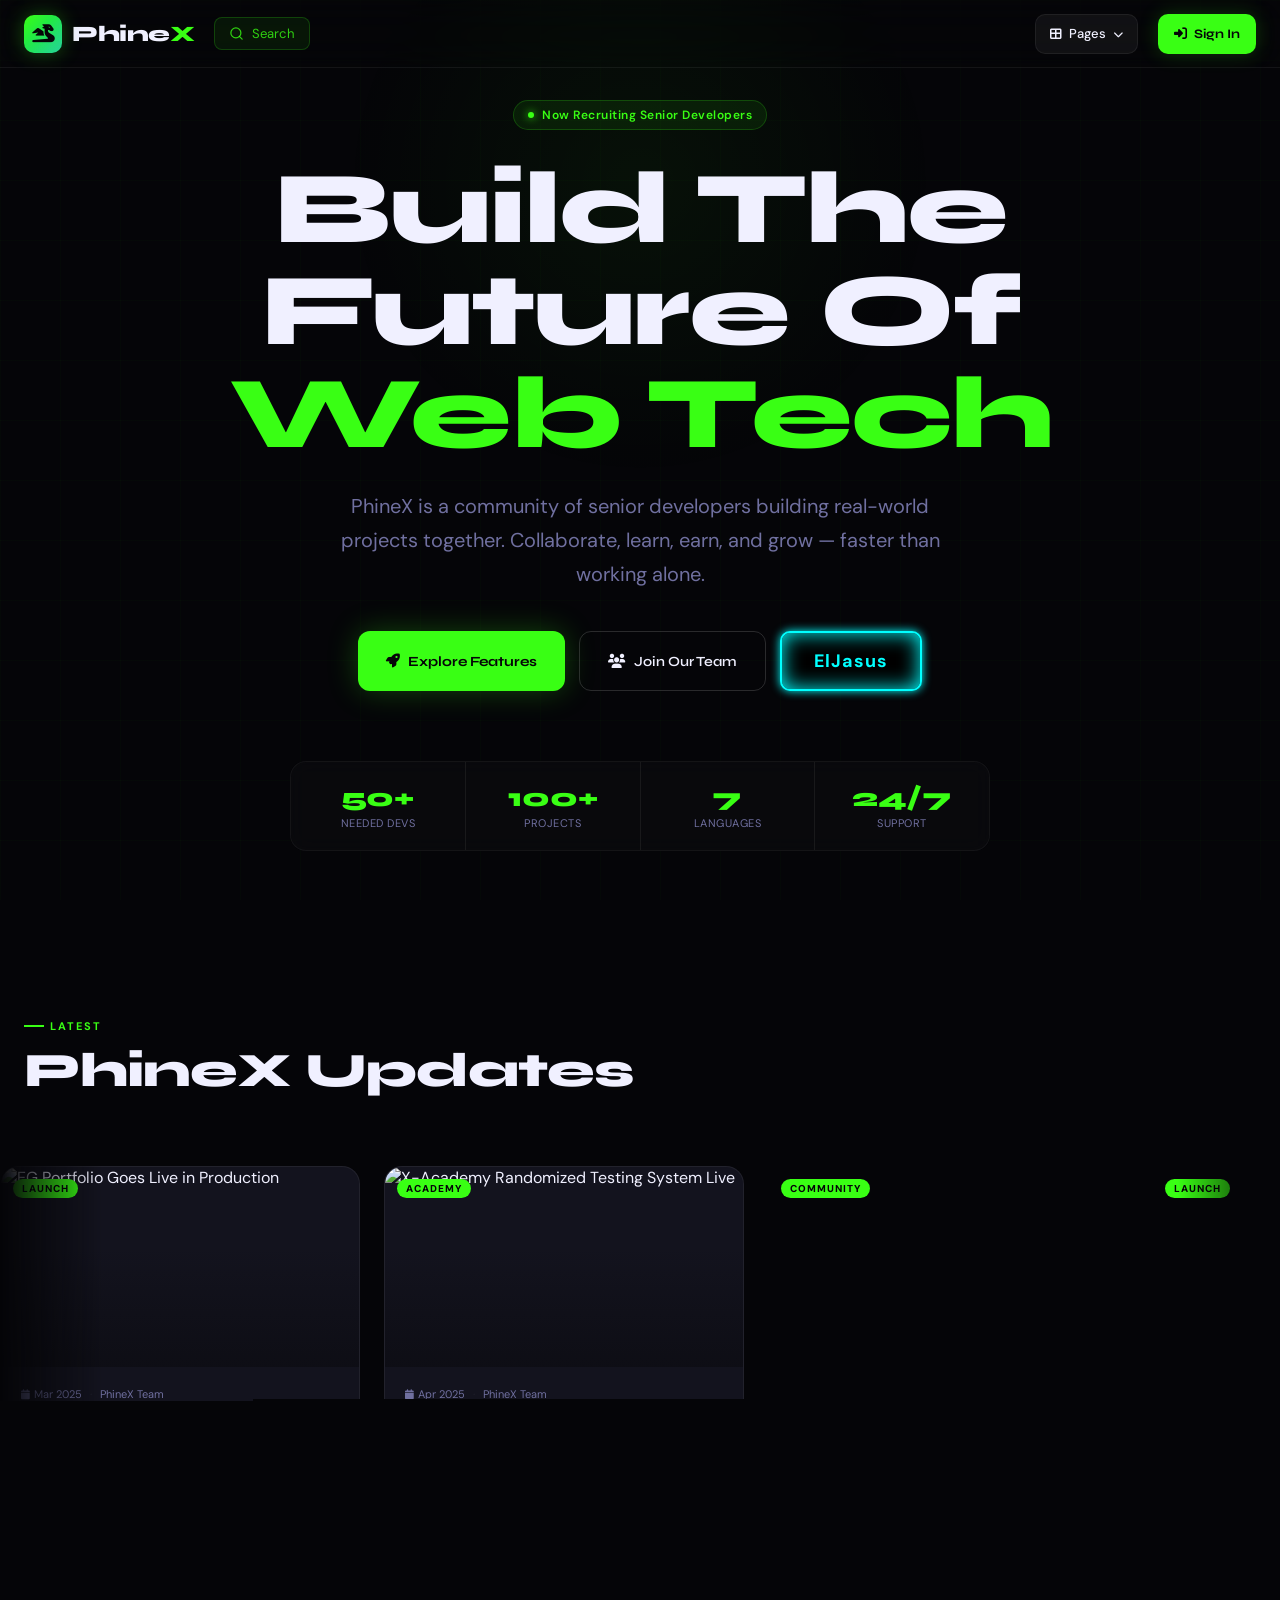
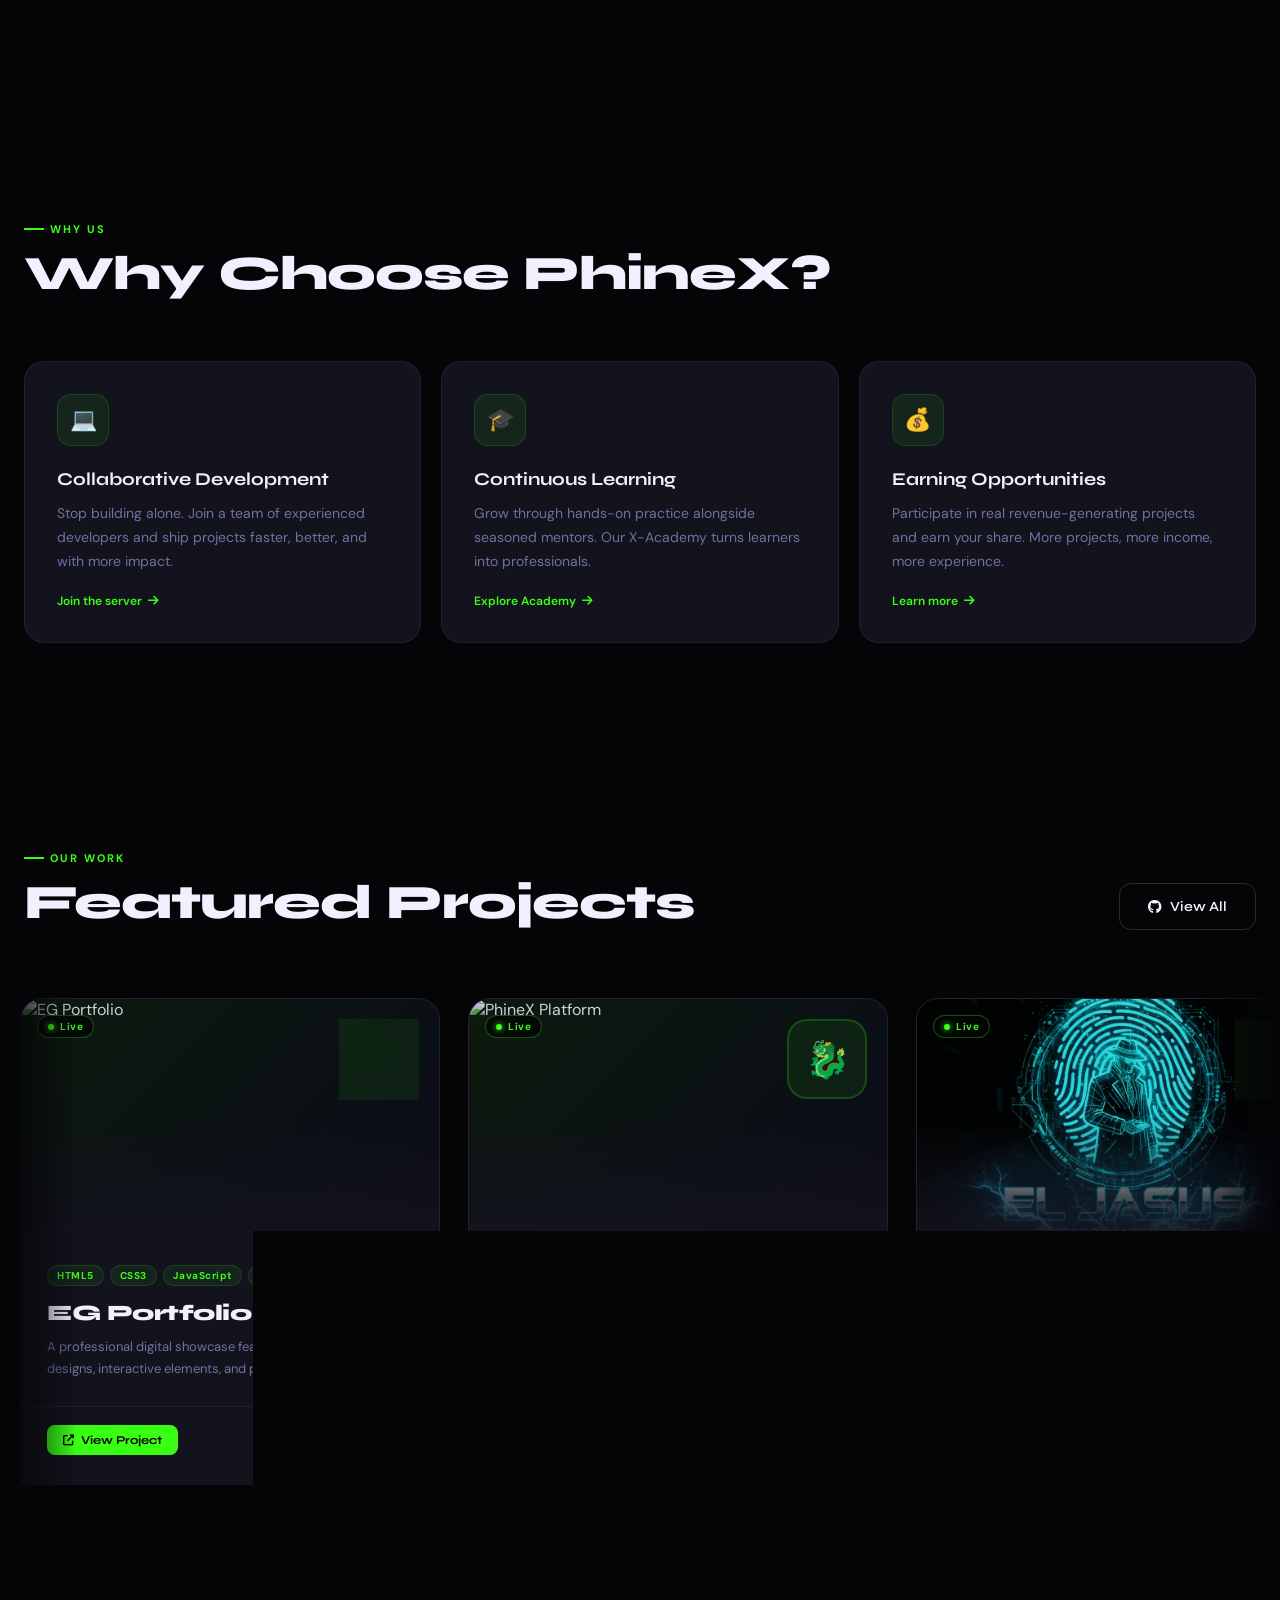
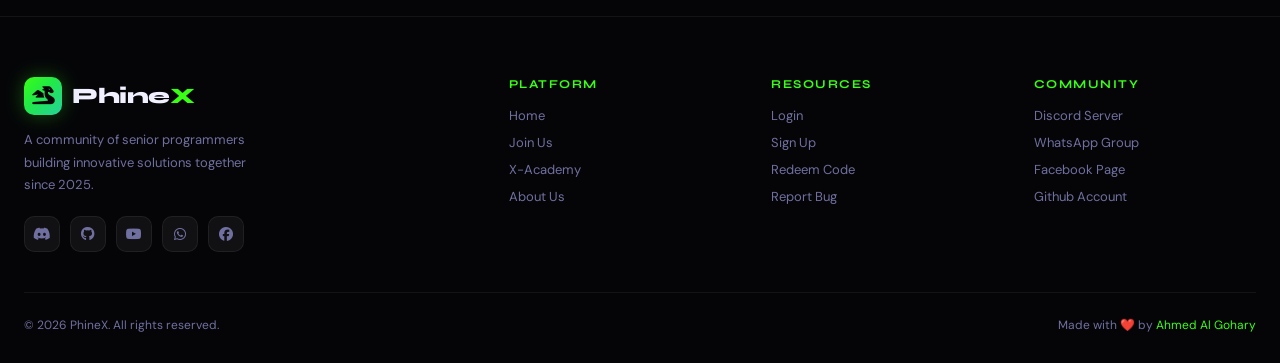
==== commit b0684a12: "Add files via upload" ====
--- a/index.html
+++ b/index.html
@@ -564,13 +564,13 @@
   { category:'Launch',   date:'Mar 2025', title:'EG Portfolio Goes Live in Production',            desc:'PhineX has deployed a professional digital showcase featuring advanced UI/UX designs, interactive elements, and personal project highlights.',                                                            img:'https://images.unsplash.com/photo-1467232004584-a241de8bcf5d?w=800&q=80', href:'https://PhineX-org.github.io/Portfolio.github.io/'  },
   { category:'Academy',  date:'Apr 2025', title:'X-Academy Randomized Testing System Live',        desc:'New randomized question pools and live countdown timers are now active for all X-Academy students, making assessments fairer and more rigorous.',                                                         img:'https://images.unsplash.com/photo-1516321318423-f06f85e504b3?w=800&q=80', href:'x-academy.html'        },
   { category:'Community',date:'May 2025', title:'Join X-Developers — Collaborative Projects Open', desc:'We are actively recruiting senior developers to collaborate on global projects. Earn a share of profits while building remarkable software.',                                                             img:'https://images.unsplash.com/photo-1522071820081-009f0129c71c?w=800&q=80', href:'hiring.html'           },
-  { category:'Launch',   date:'Jul 2026', title:'The first project multiplayer game is live',      desc:'PhineX Launches First Multiplayer Game only for arab, this game is a revolutionary experience for PhineX projects development, where the game has a gorgeous gameplay and impressive UI Design.', img:'C:\\Users\\hp\\OneDrive - MOE Student S3M\\Desktop\\ElJasus - The ULTIMATE EDITION\\ElJasus2.png"',    href:'https://phinex-org.github.io/ElJasus-The_ULTIMATE_Edition/'         },
+  { category:'Launch',   date:'Jul 2026', title:'The first project multiplayer game is live',      desc:'PhineX Launches First Multiplayer Game only for arab, this game is a revolutionary experience for PhineX projects development, where the game has a gorgeous gameplay and impressive UI Design.', img:'ElJasus2.png',    href:'https://phinex-org.github.io/ElJasus-The_ULTIMATE_Edition/'         },
   { category:'Feature',  date:'Mar 2026', title:'Advanced Bug Reporting System Launched',          desc:'Our new error reporting system lets developers submit issues with screenshots and video attachments directly to the PhineX dev team.',                                                                    img:'https://images.unsplash.com/photo-1504639725590-34d0984388bd?w=800&q=80', href:'bugreport.html'        },
 ];
 const PROJECTS_DATA = [
   { title:'EG Portfolio',      desc:'A professional digital showcase featuring advanced UI/UX designs, interactive elements, and personal project highlights.',                                                            stack:['HTML5','CSS3','JavaScript','GitHub Pages'], icon:'🌐', status:'Live', href:'https://PhineX-org.github.io/Portfolio.github.io/', views:'2.4k', img:'https://images.unsplash.com/photo-1467232004584-a241de8bcf5d?w=800&q=80' },
   { title:'PhineX Platform',   desc:'The main PhineX community website — a hub for developers to collaborate, learn, and access resources. Features Firebase auth, theme engine, and multi-language support.',           stack:['HTML','CSS','JavaScript','Firebase'],       icon:'🐉', status:'Live', href:'index.html',    views:'5.1k', img:'https://images.unsplash.com/photo-1555066931-4365d14bab8c?w=800&q=80' },
-  { title:'El-Jasus',          desc:'Multiplayer online game for family and friends — test your acting skills and detective sense. Built with JavaScript and Firebase for real-time play.',                               stack:['JavaScript','Firebase','Tailwind'],         icon:'🕵️', status:'Live', href:'https://phinex-org.github.io/ElJasus-The_ULTIMATE_Edition/',                                                    views:'1.8k', img:'C:\\Users\\hp\\OneDrive - MOE Student S3M\\Desktop\\ElJasus - The ULTIMATE EDITION\\ElJasus2.png"' },
+  { title:'El-Jasus',          desc:'Multiplayer online game for family and friends — test your acting skills and detective sense. Built with JavaScript and Firebase for real-time play.',                               stack:['JavaScript','Firebase','Tailwind'],         icon:'🕵️', status:'Live', href:'https://phinex-org.github.io/ElJasus-The_ULTIMATE_Edition/',                                                    views:'1.8k', img:'ElJasus2.png"' },
   { title:'Bug Report System', desc:'A full-featured issue tracker allowing developers to submit bugs with media attachments. Reports are stored in Firebase and reviewed by the core team.',                              stack:['Firebase','Tailwind','JavaScript'],         icon:'🐛', status:'Live', href:'bugreport.html',                                                    views:'920',  img:'https://images.unsplash.com/photo-1504639725590-34d0984388bd?w=800&q=80' },
 ];
 
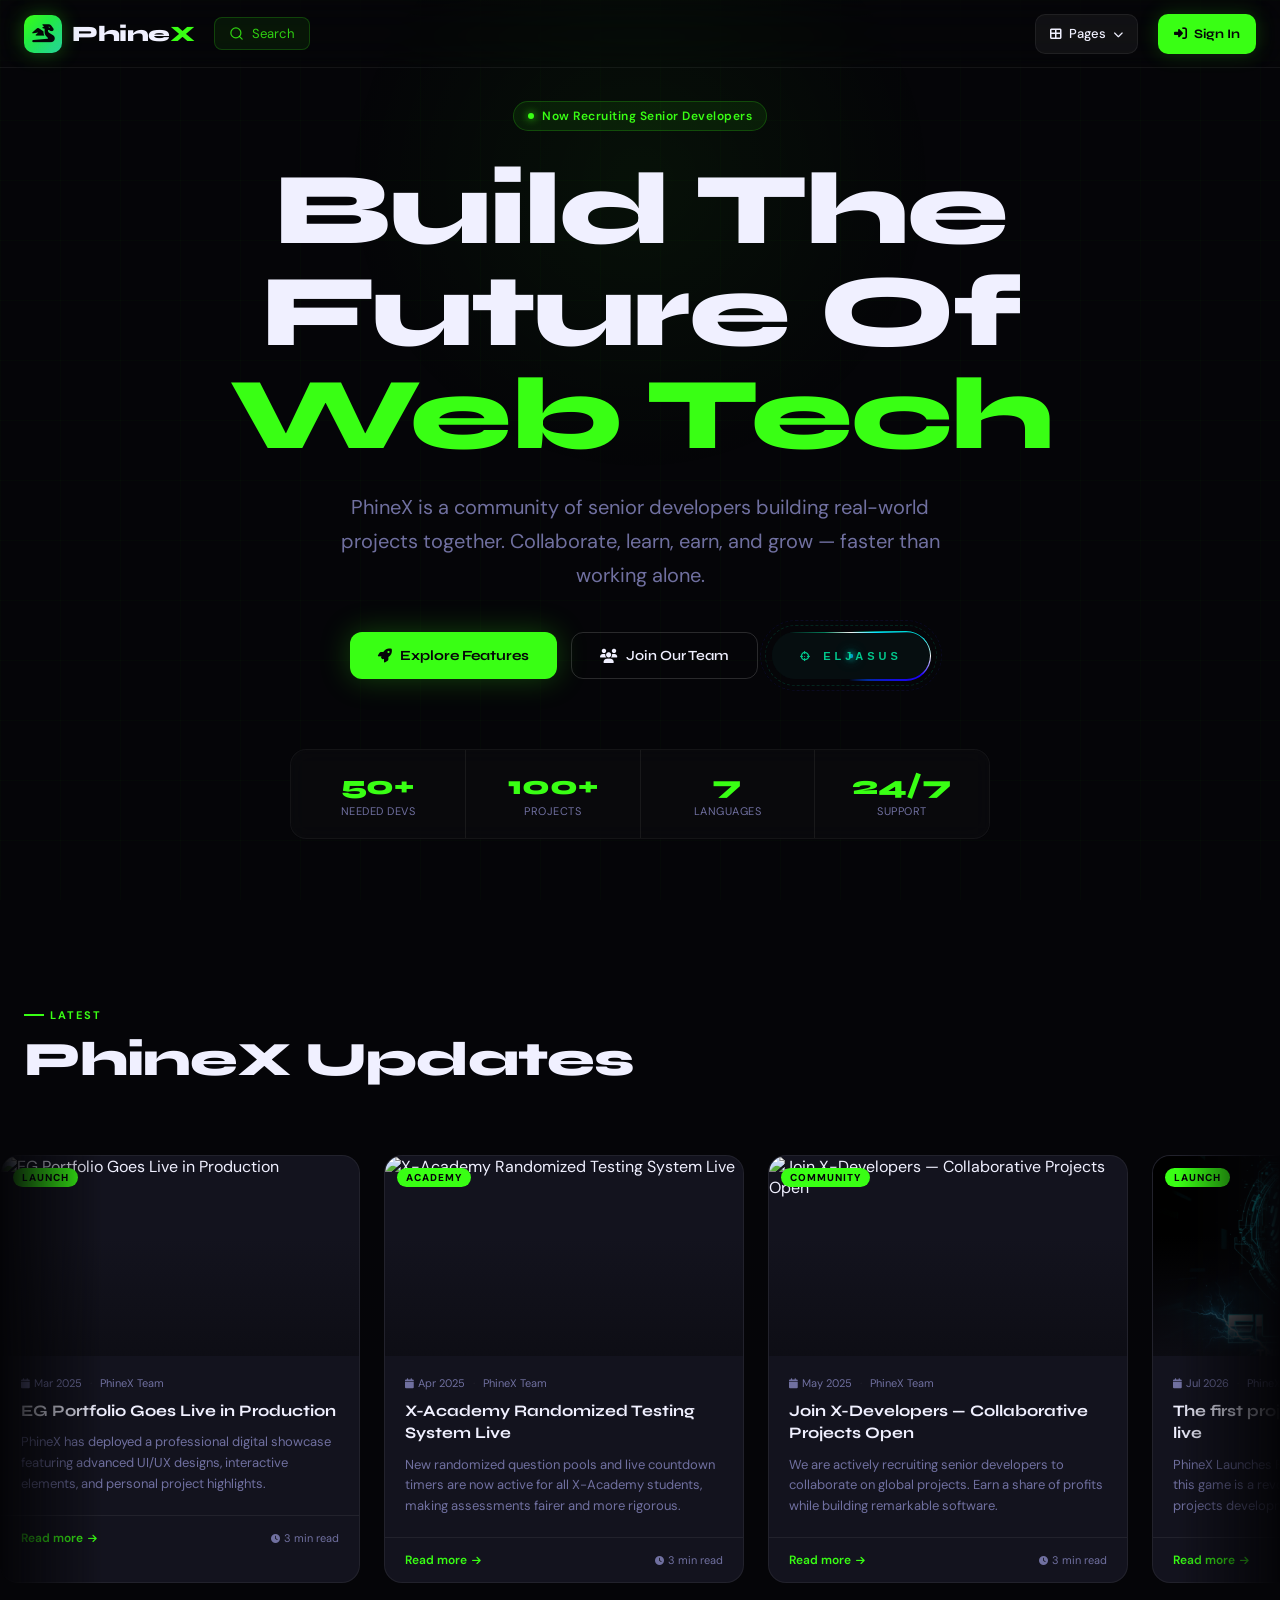
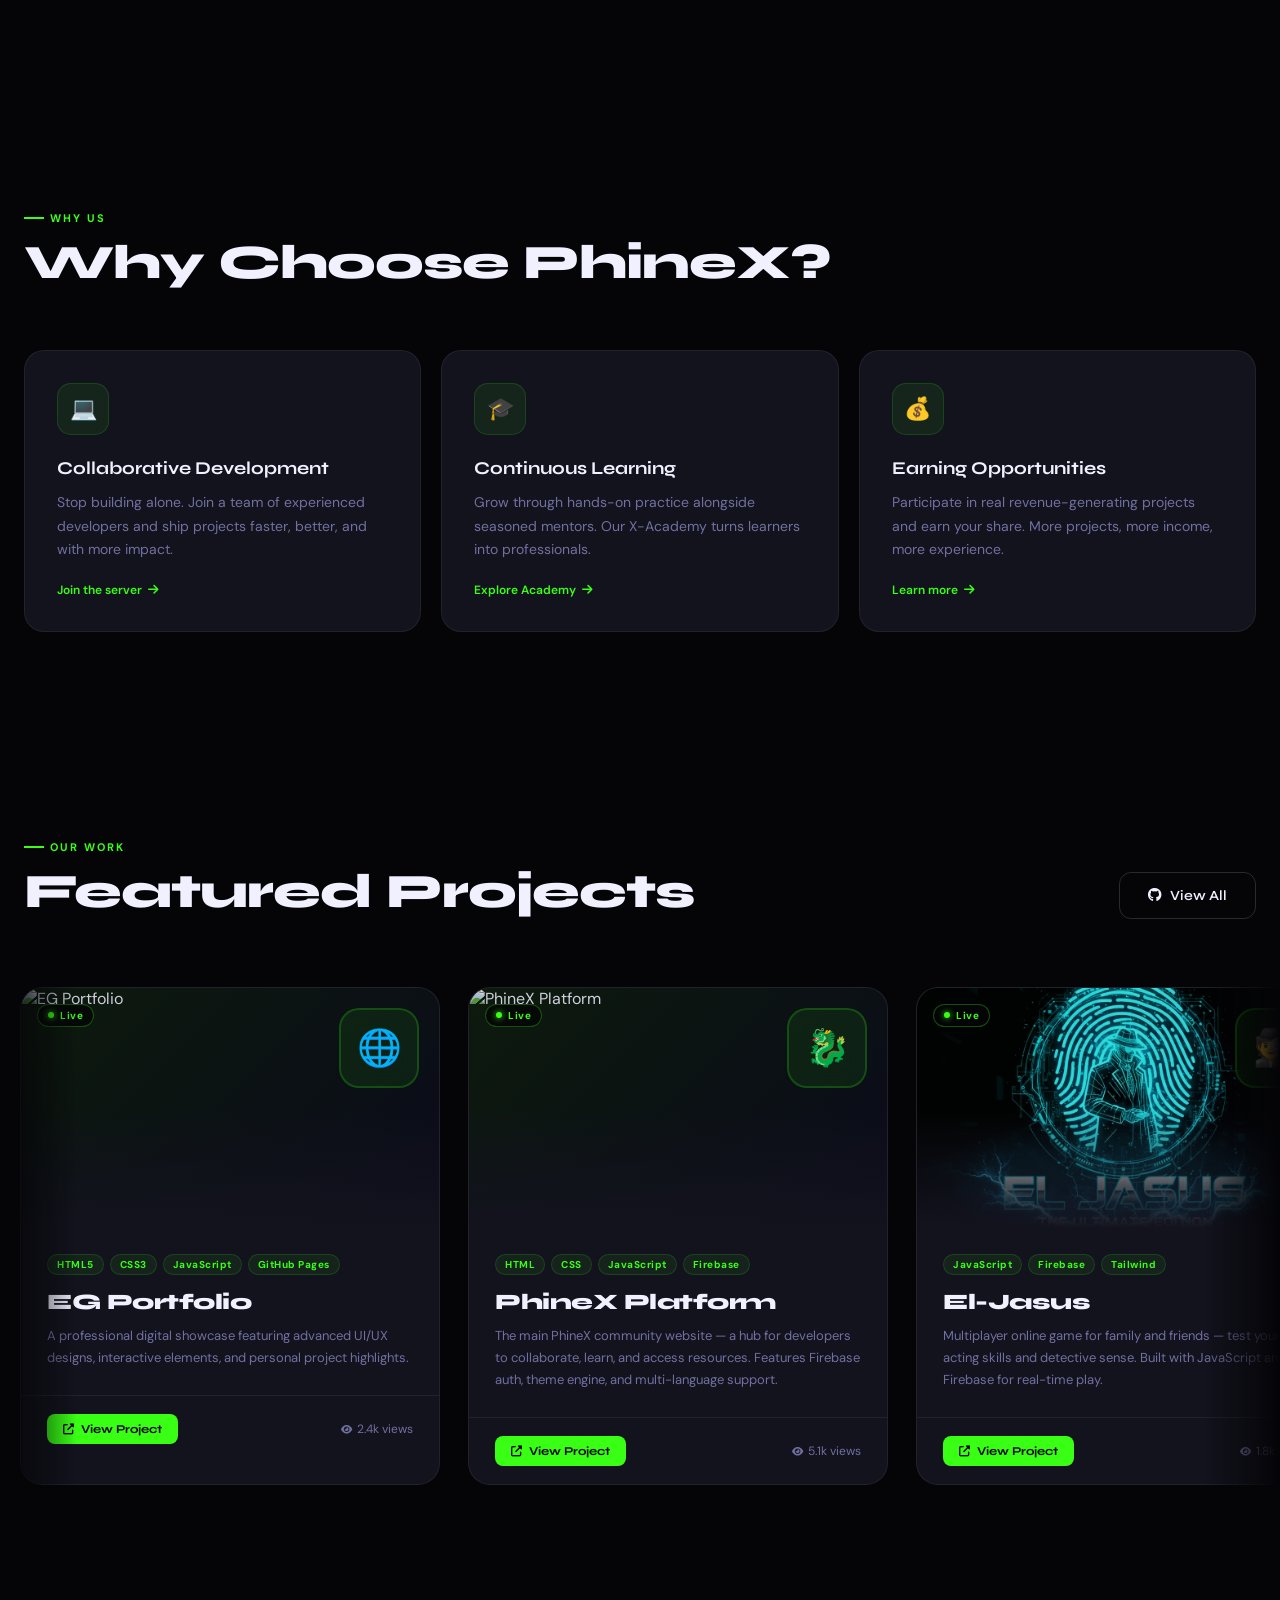
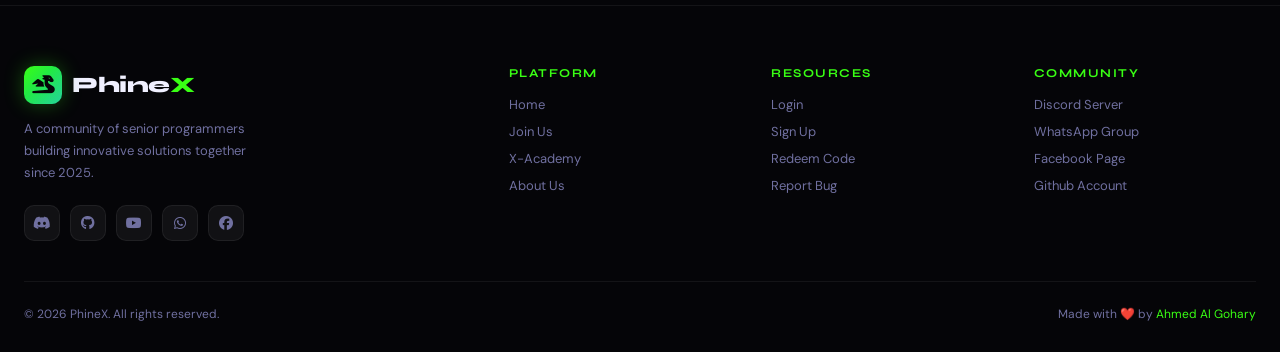
==== commit c1e34b4c: "Add files via upload" ====
--- a/index.html
+++ b/index.html
@@ -30,7 +30,7 @@
   <script src="https://cdnjs.cloudflare.com/ajax/libs/three.js/r128/three.min.js"></script>
   <link rel="stylesheet" href="https://cdnjs.cloudflare.com/ajax/libs/font-awesome/6.4.0/css/all.min.css">
   <link href="https://fonts.googleapis.com/css2?family=Syne:wght@400;600;700;800&family=DM+Sans:wght@300;400;500&display=swap" rel="stylesheet">
-
+  <link href="https://fonts.googleapis.com/css2?family=Share+Tech+Mono&display=swap" rel="stylesheet">
   <style>
     :root {
       --neon:#39ff14;--neon-dim:#39ff1440;--void:#050508;
@@ -183,49 +183,328 @@
     .reveal{opacity:0;transform:translateY(30px);transition:opacity 0.7s ease,transform 0.7s ease;}
     .reveal.visible{opacity:1;transform:translateY(0);}
     .reveal-delay-1{transition-delay:0.1s;}.reveal-delay-2{transition-delay:0.2s;}.reveal-delay-3{transition-delay:0.3s;}
-    .eljasus-btn {
-    display: inline-block;
-    padding: 16px 32px;
-    font-size: 18px;
-    font-weight: bold;
-    color: #00ffff;
-    text-decoration: none;
-    border: 2px solid #00ffff;
-    border-radius: 10px;
-    background: black;
-    letter-spacing: 1px;
-    position: relative;
-    overflow: hidden;
-    transition: 0.4s;
-    box-shadow: 0 0 10px #00ffff, 0 0 20px #00ffff inset;
-}
-
-/* Hover glow */
+    /* ════════════════════════════════════════
+   ELJASUS BUTTON
+════════════════════════════════════════ */
+.eljasus-btn {
+  --cx: 50%; --cy: 50%;
+
+  /* hover gradient colors (from screenshot) */
+  --g-left:   #00e8a2;
+  --g-mid:    #0099cc;
+  --g-right:  #3a3aff;
+  --bg:       #060e10;
+
+  position: relative;
+  display: inline-flex;
+  align-items: center;
+  justify-content: center;
+  gap: 10px;
+  padding: 11px 28px;
+  text-decoration: none;
+  cursor: pointer;
+  border: none;
+  border-radius: 999px;
+  background: var(--bg);
+  isolation: isolate;
+  transition: transform 0.3s cubic-bezier(.34,1.4,.64,1), box-shadow 0.4s;
+  animation: ej-idle 4s ease-in-out infinite;
+}
+
+/* ── Conic cursor-tracking border ── */
+.eljasus-btn .ej-border {
+  position: absolute;
+  inset: -1.5px;
+  border-radius: 999px;
+  z-index: -3;
+  background: conic-gradient(
+    from 0deg at var(--cx) var(--cy),
+    transparent 0deg,
+    rgba(0, 255, 187, 0.336) 30deg,
+    #00fbff 75deg,
+    #ffffff 90deg,
+    #1e00ff 105deg,
+    rgba(0, 54, 204, 0.769) 145deg,
+    transparent 185deg,
+    transparent 360deg
+  );
+  transition: opacity 0.4s;
+}
+
+.eljasus-btn .ej-border::after {
+  content: '';
+  position: absolute;
+  inset: 1.5px;
+  border-radius: 999px;
+  background: var(--bg);
+  transition: background 0.45s ease, box-shadow 0.45s ease;
+}
+
+/* ── Hover gradient fill (the image effect) ── */
+.eljasus-btn .ej-fill {
+  position: absolute;
+  inset: 1.5px;
+  border-radius: 999px;
+  background: linear-gradient(105deg,
+    rgba(0, 232, 162, 0.0)   0%,
+    rgba(0, 232, 162, 0.0)  50%,
+    rgba(58,  58, 255, 0.0) 100%
+  );
+  z-index: -2;
+  transition: background 0.45s ease, opacity 0.45s ease;
+  opacity: 0;
+}
+
+/* ── Radial bloom left (teal) ── */
+.eljasus-btn .ej-bloom-left {
+  position: absolute;
+  width: 80px; height: 80px;
+  border-radius: 50%;
+  background: radial-gradient(circle, rgba(0,232,162,0.35) 0%, transparent 70%);
+  left: -10px; top: 50%;
+  transform: translateY(-50%);
+  z-index: -1;
+  opacity: 0;
+  transition: opacity 0.4s;
+  pointer-events: none;
+  filter: blur(6px);
+}
+
+/* ── Radial bloom right (blue) ── */
+.eljasus-btn .ej-bloom-right {
+  position: absolute;
+  width: 80px; height: 80px;
+  border-radius: 50%;
+  background: radial-gradient(circle, rgba(58,58,255,0.4) 0%, transparent 70%);
+  right: -10px; top: 50%;
+  transform: translateY(-50%);
+  z-index: -1;
+  opacity: 0;
+  transition: opacity 0.4s;
+  pointer-events: none;
+  filter: blur(8px);
+}
+
+/* ── Cursor inner glow ── */
+.eljasus-btn .ej-glow {
+  position: absolute;
+  inset: 0;
+  border-radius: 999px;
+  background: radial-gradient(
+    circle 55px at var(--cx) var(--cy),
+    rgba(0,232,162,0.10), transparent 70%
+  );
+  z-index: -2;
+  pointer-events: none;
+  opacity: 0;
+  transition: opacity 0.3s;
+}
+
+/* ── Spinning dashed rings ── */
+.eljasus-btn .ej-ring1 {
+  position: absolute;
+  inset: -7px;
+  border-radius: 999px;
+  border: 1px dashed rgba(0,220,160,0.15);
+  z-index: -4;
+  animation: ej-spin 14s linear infinite;
+  pointer-events: none;
+  transition: border-color 0.4s;
+}
+
+.eljasus-btn .ej-ring2 {
+  position: absolute;
+  inset: -12px;
+  border-radius: 999px;
+  border: 1px dashed rgba(58,58,255,0.10);
+  z-index: -5;
+  animation: ej-spin 20s linear infinite reverse;
+  pointer-events: none;
+  transition: border-color 0.4s;
+}
+
+@keyframes ej-spin {
+  to { transform: rotate(360deg); }
+}
+
+/* ── Two orbiting particles ── */
+.ej-dot {
+  position: absolute;
+  width: 4px; height: 4px;
+  border-radius: 50%;
+  pointer-events: none;
+  z-index: -1;
+}
+
+.ej-dot1 {
+  background: #00e8a2;
+  box-shadow: 0 0 6px #00e8a2, 0 0 14px #00e8a2;
+  animation: ej-orbit1 3s linear infinite;
+}
+
+.ej-dot2 {
+  background: #0099cc;
+  box-shadow: 0 0 6px #0099cc, 0 0 14px #0099cc;
+  animation: ej-orbit1 4.5s linear infinite reverse;
+  animation-delay: -2.2s;
+}
+
+@keyframes ej-orbit1 {
+  from { transform: rotate(0deg)   translateX(calc(50% + 18px)); }
+  to   { transform: rotate(360deg) translateX(calc(50% + 18px)); }
+}
+
+/* ── Scan sweep ── */
+.eljasus-btn .ej-scan {
+  position: absolute;
+  inset: 0;
+  border-radius: 999px;
+  overflow: hidden;
+  pointer-events: none;
+  z-index: 0;
+}
+
+.eljasus-btn .ej-scan::before {
+  content: '';
+  position: absolute;
+  left: 8%; right: 8%;
+  height: 1px;
+  background: linear-gradient(90deg,
+    transparent,
+    rgba(0,232,162,0.5) 30%,
+    rgba(255,255,255,0.95) 50%,
+    rgb(0, 221, 255) 70%,
+    transparent
+  );
+  animation: ej-sweep 2.8s ease-in-out infinite;
+}
+
+@keyframes ej-sweep {
+  0%   { top: -1px; opacity: 0; }
+  5%   { opacity: 1; }
+  95%  { opacity: 0.6; }
+  100% { top: 100%; opacity: 0; }
+}
+
+/* ── Label ── */
+.eljasus-btn .ej-label {
+  position: relative;
+  z-index: 2;
+  display: flex;
+  align-items: center;
+  gap: 9px;
+  font-family: 'Orbitron', sans-serif;
+  font-size: 11px;
+  font-weight: 700;
+  letter-spacing: 4px;
+  text-transform: uppercase;
+  color: rgba(0,232,162,0.85);
+  transition: color 0.4s, text-shadow 0.4s;
+  white-space: nowrap;
+  user-select: none;
+}
+
+.eljasus-btn .ej-label i {
+  font-size: 10px;
+  animation: ej-lock 6s ease-in-out infinite;
+  transition: color 0.4s;
+}
+
+@keyframes ej-lock {
+  0%,75%,100% { transform: rotate(0deg) scale(1); }
+  80%          { transform: rotate(45deg) scale(1.25); filter: drop-shadow(0 0 5px #00e8a2); }
+  88%          { transform: rotate(45deg) scale(1.0); }
+  92%          { transform: rotate(0deg) scale(1); }
+}
+
+/* glitch */
+@keyframes ej-glitch {
+  0%,85%,100% { transform: none; text-shadow: none; color: rgba(0,232,162,0.85); }
+  87% { transform: translateX(-2px); text-shadow: 2px 0 #ff0055, -2px 0 #00e8a2; color: #fff; }
+  89% { transform: translateX(2px);  text-shadow: -2px 0 #3a3aff, 2px 0 #00e8a2; color: #fff; }
+  91% { transform: none; text-shadow: none; color: rgba(0,232,162,0.85); }
+}
+
+.eljasus-btn .ej-label span {
+  display: inline-block;
+  animation: ej-glitch 7s steps(1) infinite;
+  transition: color 0.4s;
+}
+
+@keyframes ej-idle {
+  0%,100% { box-shadow: 0 0 0 transparent; }
+  50%     { box-shadow: 0 0 14px rgba(0,232,162,0.12), 0 0 30px rgba(0,232,162,0.05); }
+}
+
+/* ════════════
+   HOVER
+════════════ */
 .eljasus-btn:hover {
-    color: black;
-    background: #00ffff;
-    box-shadow:
-        0 0 10px #00ffff,
-        0 0 30px #00ffff,
-        0 0 60px #00ffff;
-    transform: scale(1.08);
-}
-
-/* Animated glow pulse */
-@keyframes cyanPulse {
-    0% {
-        box-shadow: 0 0 10px #00ffff;
-    }
-    50% {
-        box-shadow: 0 0 25px #00ffff;
-    }
-    100% {
-        box-shadow: 0 0 10px #00ffff;
-    }
-}
-
-.eljasus-btn {
-    animation: cyanPulse 2s infinite;
+  transform: translateY(-2px) scale(1.04);
+  animation: none;
+  box-shadow:
+    0 0 0 1.5px rgba(0,232,162,0.6),
+    0 0 18px rgba(0,232,162,0.4),
+    0 0 40px rgba(0,153,204,0.25),
+    0 0 70px rgba(58,58,255,0.15),
+    0 8px 28px rgba(0,0,0,0.7);
+}
+
+/* Gradient fill matching screenshot */
+.eljasus-btn:hover .ej-fill {
+  opacity: 1;
+  background: linear-gradient(105deg,
+    rgb(0, 224, 232)  0%,
+    rgba(0, 153, 204, 0.18) 50%,
+    rgba(58,  58, 255, 0.22) 100%
+  );
+}
+
+/* remove the dark mask, show gradient behind border */
+.eljasus-btn:hover .ej-border::after {
+  background: transparent;
+}
+
+/* stronger border glow */
+.eljasus-btn:hover .ej-border {
+  background: conic-gradient(
+    from 0deg at var(--cx) var(--cy),
+    rgba(0,232,162,0.3)   0deg,
+    #00e8a2  60deg,
+    #ffffff  90deg,
+    #0099cc 120deg,
+    #3a3aff 160deg,
+    rgba(58,58,255,0.3) 200deg,
+    rgba(0,232,162,0.1) 300deg,
+    rgba(0,232,162,0.3) 360deg
+  );
+}
+
+.eljasus-btn:hover .ej-glow      { opacity: 1; }
+.eljasus-btn:hover .ej-bloom-left  { opacity: 1; }
+.eljasus-btn:hover .ej-bloom-right { opacity: 1; }
+
+.eljasus-btn:hover .ej-ring1 { border-color: rgba(0,220,160,0.4); }
+.eljasus-btn:hover .ej-ring2 { border-color: rgba(58,58,255,0.3); }
+
+/* faster orbit on hover */
+.eljasus-btn:hover .ej-dot1 { animation-duration: 1.4s; }
+.eljasus-btn:hover .ej-dot2 { animation-duration: 2.2s; }
+
+/* text stays bright */
+.eljasus-btn:hover .ej-label       { color: #e8fff8; text-shadow: 0 0 12px rgba(0,232,162,0.5); }
+.eljasus-btn:hover .ej-label span  { animation: none; color: #e8fff8; }
+.eljasus-btn:hover .ej-label i     { color: #e8fff8; animation: none; }
+
+/* ════════════
+   ACTIVE
+════════════ */
+.eljasus-btn:active {
+  transform: scale(0.97);
+  box-shadow:
+    0 0 40px rgba(0,232,162,0.7),
+    0 0 80px rgba(58,58,255,0.3);
+  transition: transform 0.1s, box-shadow 0.1s;
 }
     @media(max-width:1024px){.features-grid{grid-template-columns:repeat(2,1fr);}.footer-inner{grid-template-columns:1fr 1fr;}}
     @media(max-width:768px){#mobileToggle{display:flex;}.features-grid{grid-template-columns:1fr;}.footer-inner{grid-template-columns:1fr 1fr;gap:28px;}.stats-row{flex-direction:column;}.stat-item{border-right:none;border-bottom:1px solid var(--border);}.stat-item:last-child{border-bottom:none;}}
@@ -309,9 +588,27 @@
     <div class="hero-actions">
       <a href="#features" class="btn-primary-hero"><i class="fas fa-rocket"></i>Explore Features</a>
       <a href="hiring.html" class="btn-outline-hero"><i class="fas fa-users"></i>Join Our Team</a>
-      <a href="https://phinex-org.github.io/ElJasus-The_ULTIMATE_Edition/" target="_blank" class="eljasus-btn">
-      ElJasus
-      </a>
+      <a href="https://phinex-org.github.io/ElJasus-The_ULTIMATE_Edition/"
+   target="_blank"
+   class="eljasus-btn">
+
+  <div class="ej-border"></div>
+  <div class="ej-fill"></div>
+  <div class="ej-glow"></div>
+  <div class="ej-bloom-left"></div>
+  <div class="ej-bloom-right"></div>
+  <div class="ej-ring1"></div>
+  <div class="ej-ring2"></div>
+  <div class="ej-scan"></div>
+  <div class="ej-dot ej-dot1"></div>
+  <div class="ej-dot ej-dot2"></div>
+
+  <span class="ej-label">
+    <i class="fas fa-crosshairs"></i>
+    <span>ElJasus</span>
+  </span>
+
+</a>
     </div>
     <div class="stats-row">
       <div class="stat-item"><div class="stat-num">50+</div><div class="stat-label">Needed Devs</div></div>
@@ -697,6 +994,18 @@
     loginBtn.style.border = 'none';
   }
 });
+
+document.querySelectorAll('.eljasus-btn').forEach(btn => {
+  btn.addEventListener('mousemove', e => {
+    const r = btn.getBoundingClientRect();
+    btn.style.setProperty('--cx', ((e.clientX - r.left) / r.width  * 100) + '%');
+    btn.style.setProperty('--cy', ((e.clientY - r.top)  / r.height * 100) + '%');
+  });
+  btn.addEventListener('mouseleave', () => {
+    btn.style.setProperty('--cx', '50%');
+    btn.style.setProperty('--cy', '50%');
+  });
+});
 </script>
 
 <script>
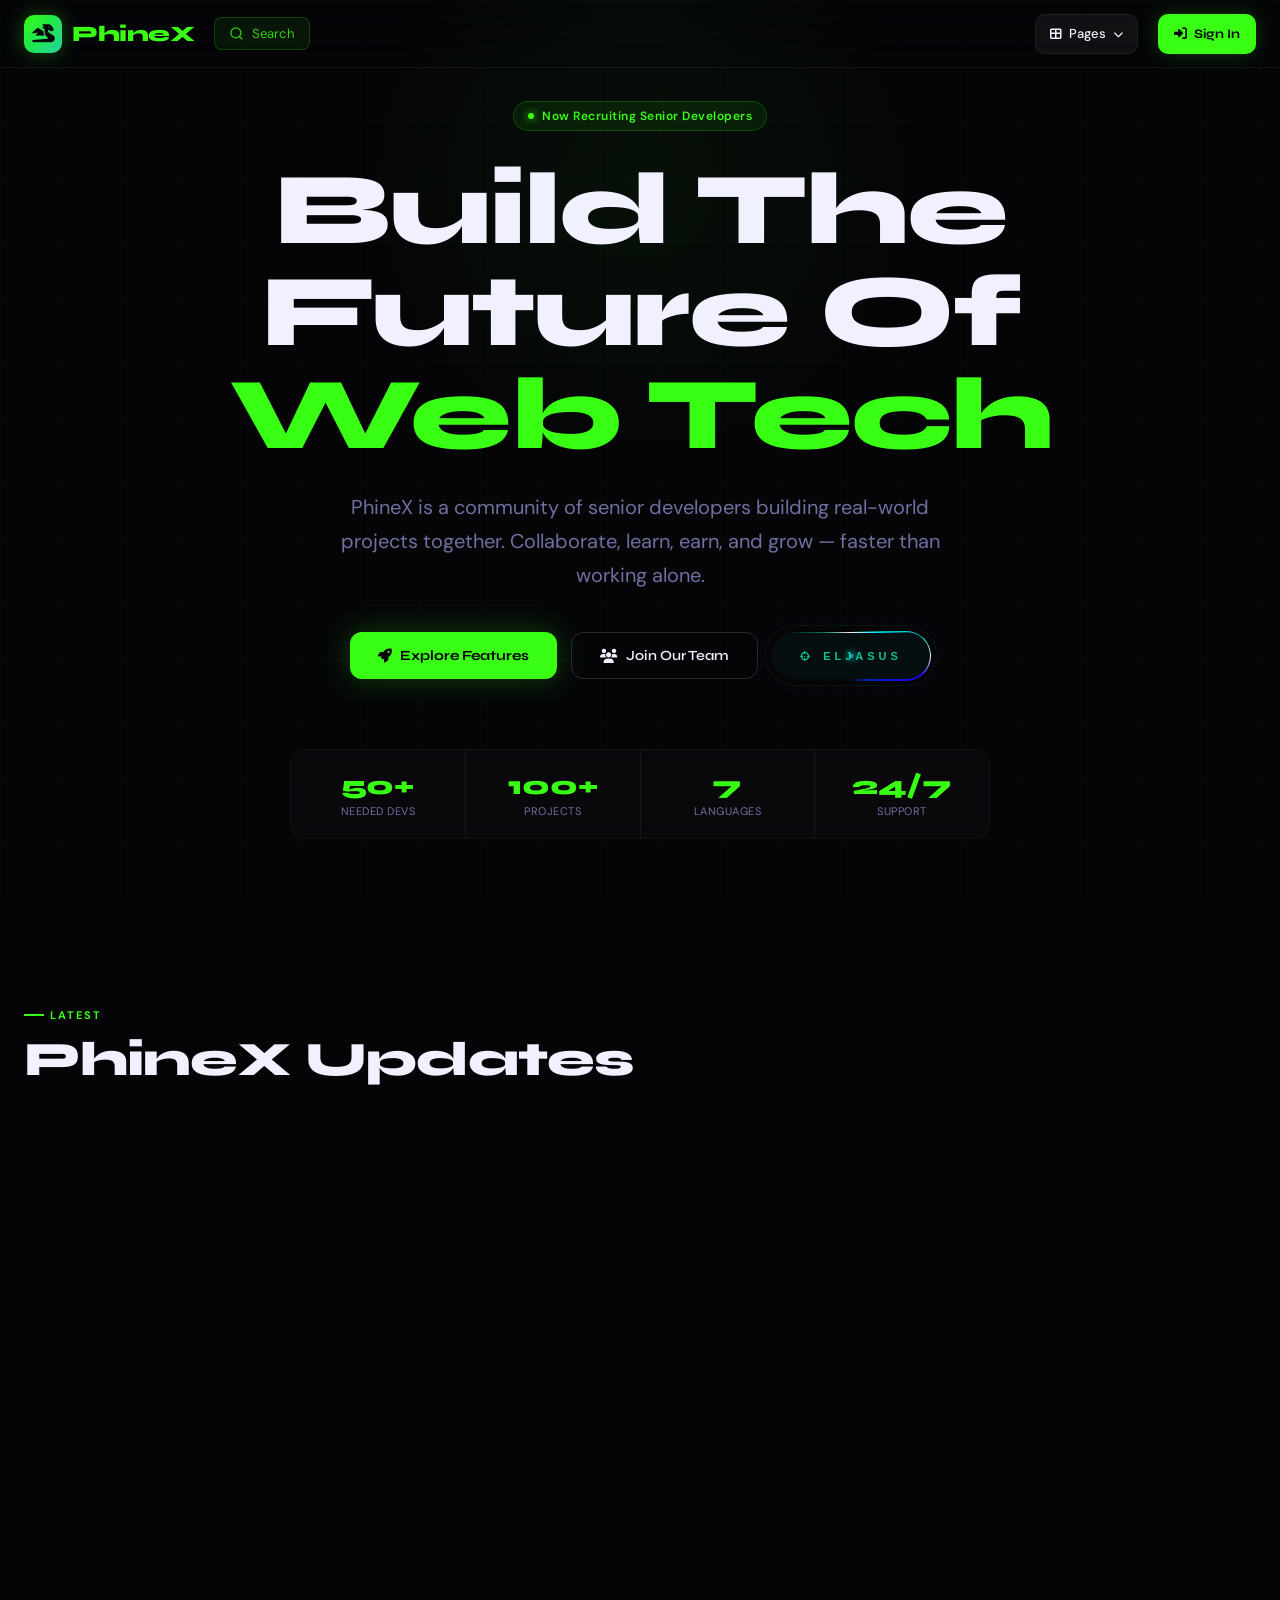
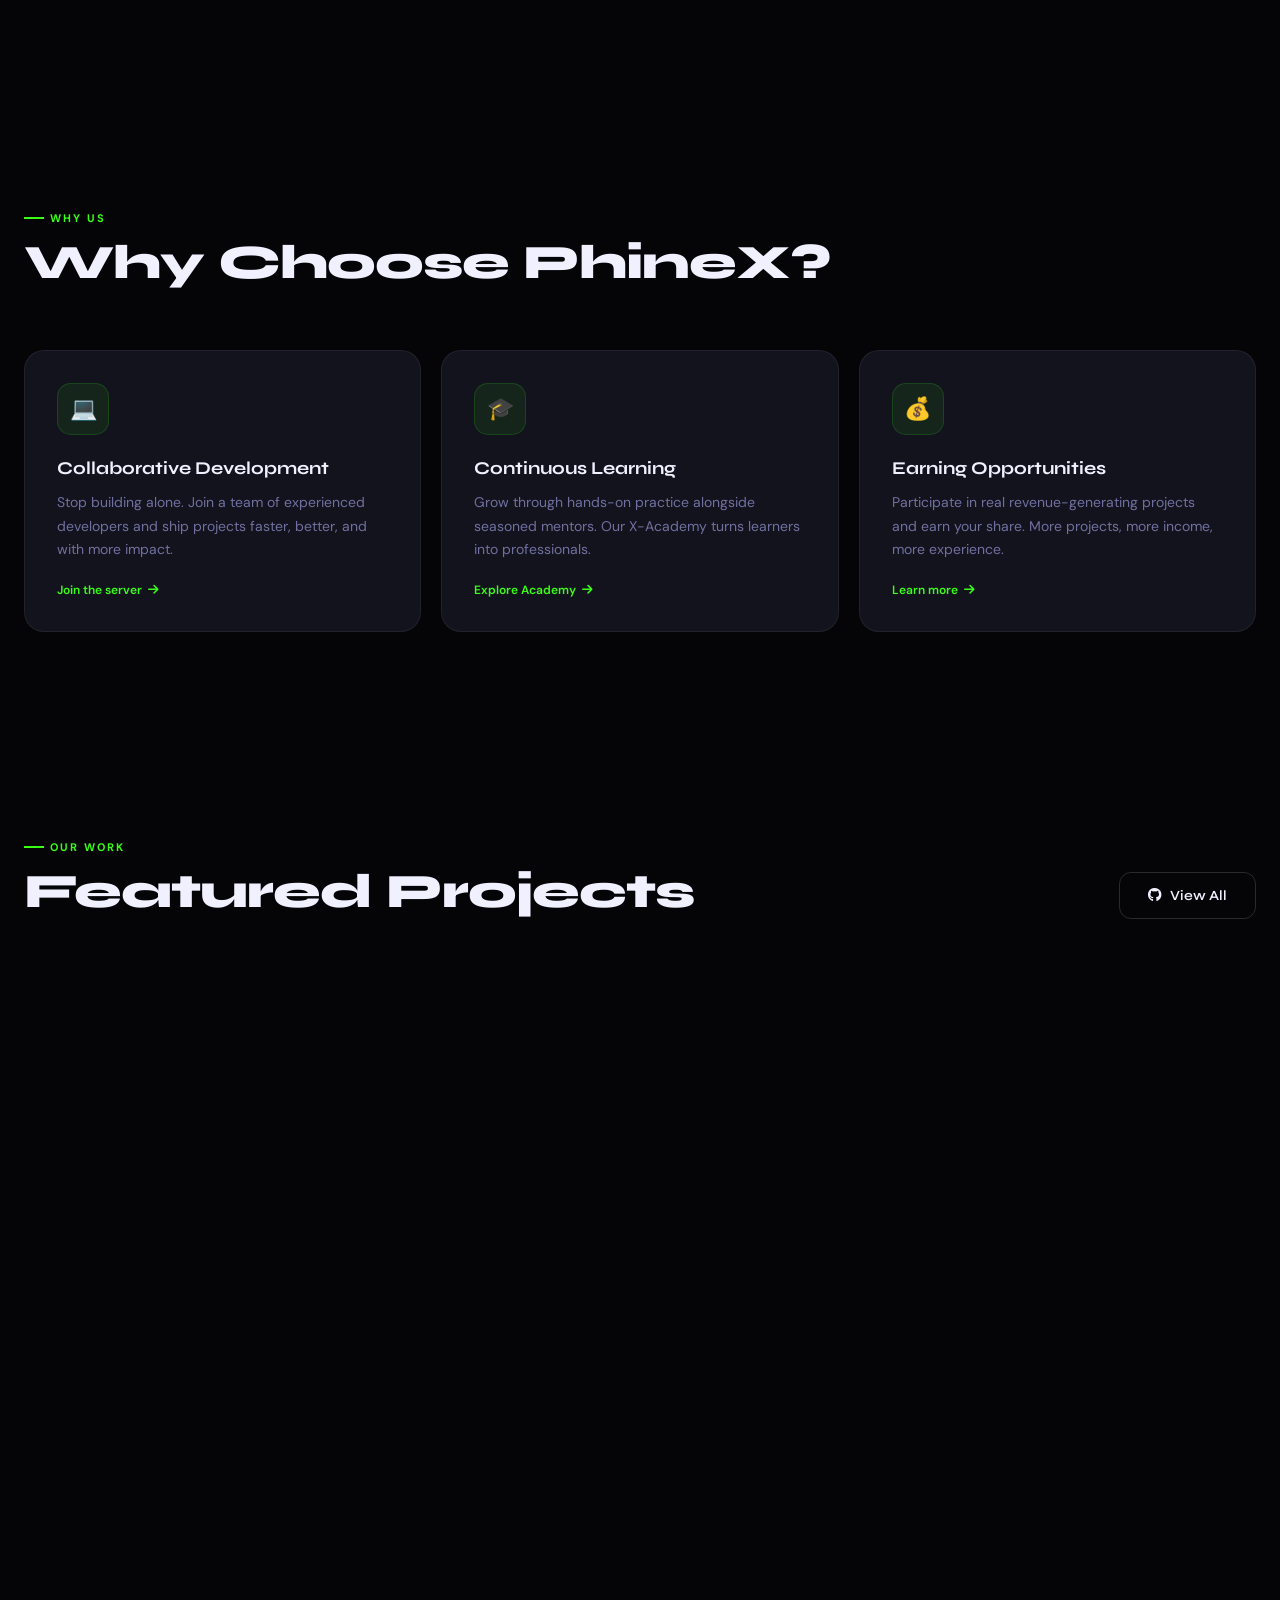
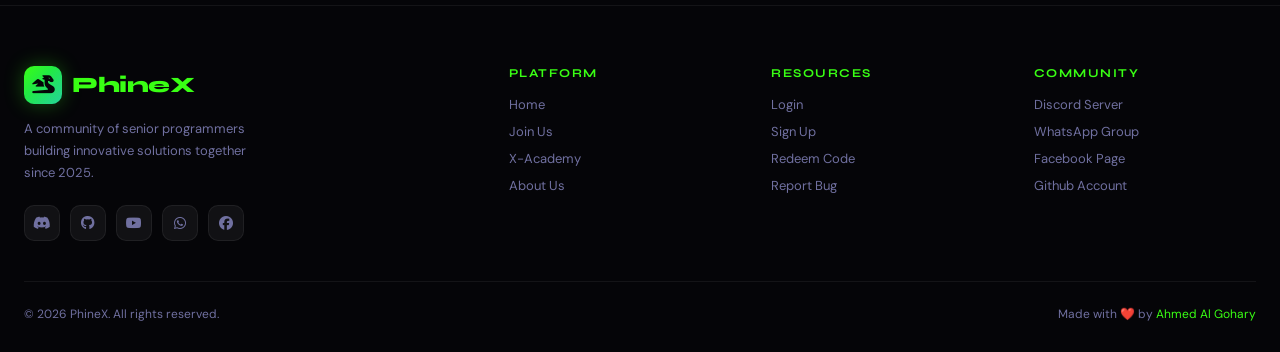
==== commit a0c04b35: "Update index.html" ====
--- a/index.html
+++ b/index.html
@@ -532,7 +532,7 @@
       <div style="position:absolute;inset:0;background:linear-gradient(135deg,#1ab000,#005533);border-radius:12px;transform:rotateY(-90deg) translateZ(32px);opacity:0.6;"></div>
       <div style="position:absolute;inset:0;background:linear-gradient(135deg,#39ff14,#00ee88);border-radius:12px;transform:rotateX(90deg) translateZ(32px);opacity:0.85;"></div>
       <div style="position:absolute;inset:0;background:linear-gradient(135deg,#0d7700,#003322);border-radius:12px;transform:rotateX(-90deg) translateZ(32px);opacity:0.5;"></div>
-      <div style="position:absolute;inset:0;display:flex;align-items:center;justify-content:center;transform:translateZ(33px);font-size:28px;color:#050508;">🐉</div>
+      <div style="position:absolute;inset:0;display:flex;align-items:center;justify-content:center;transform:translateZ(33px);font-size:28px;color:#050508;"><i class="fas fa-dragon"></i></div>
     </div>
   </div>
   <div style="position:absolute;top:50%;left:50%;margin:-80px 0 0 -80px;width:160px;height:160px;border-radius:50%;border:1px solid rgba(57,255,20,0.15);animation:orbitRing 3s linear infinite;pointer-events:none;"><div style="position:absolute;top:-4px;left:50%;margin-left:-4px;width:8px;height:8px;border-radius:50%;background:var(--neon);box-shadow:0 0 12px rgba(57,255,20,0.8);"></div></div>
@@ -550,23 +550,23 @@
 <!-- NAVBAR -->
 <nav id="navbar">
   <div class="nav-inner">
-    <a href="index.html" class="nav-logo"><div class="logo-icon-wrap"><i class="fas fa-dragon"></i></div><span class="logo-text">Phine<span>X</span></span></a>
+    <a href="index.html" class="nav-logo"><div class="logo-icon-wrap"><i class="fas fa-dragon"></i></div><span class="logo-text"><span data-i18n="nav.brand">Phine</span><span><span data-i18n="nav.brand">X</span></span></span></a>
     <button class="pxs-trigger" aria-label="Open search"><svg width="15" height="15" viewBox="0 0 24 24" fill="none" stroke="currentColor" stroke-width="2" stroke-linecap="round" stroke-linejoin="round"><circle cx="11" cy="11" r="8"/><path d="m21 21-4.35-4.35"/></svg> Search</button>
     <div style="flex:1;"></div>
     <div style="position:relative;">
       <button id="pagesBtn"><i class="fas fa-th-large" style="font-size:12px;"></i> Pages <i class="fas fa-chevron-down" id="pagesBtnChevron" style="font-size:10px;transition:transform 0.2s;"></i></button>
       <div id="pagesPanel">
         <div class="pages-header">All Pages</div>
-        <a href="index.html" class="page-item"><i class="fas fa-home"></i><span>Home</span></a>
-        <a href="hiring.html" class="page-item"><i class="fas fa-laptop-code"></i><span>Join Us</span></a>
-        <a href="x-academy.html" class="page-item"><i class="fas fa-graduation-cap"></i><span>X-Academy</span></a>
-        <a href="bugreport.html" class="page-item"><i class="fas fa-bug"></i><span>Report Bug</span></a>
-        <a href="redeemcode.html" class="page-item"><i class="fas fa-gift"></i><span>Redeem Code</span></a>
-        <a href="aboutus.html" class="page-item"><i class="fas fa-info-circle"></i><span>About Us</span></a>
-        <a href="settings.html" class="page-item"><i class="fas fa-cog"></i><span>Settings</span></a>
+        <a href="index.html" class="page-item"><i class="fas fa-home"></i><span><span data-i18n="nav.home">Home</span></span></a>
+        <a href="hiring.html" class="page-item"><i class="fas fa-laptop-code"></i><span><span data-i18n="nav.joinus">Join Us</span></span></a>
+        <a href="x-academy.html" class="page-item"><i class="fas fa-graduation-cap"></i><span><span data-i18n="nav.academy">X-Academy</span></span></a>
+        <a href="bugreport.html" class="page-item"><i class="fas fa-bug"></i><span><span data-i18n="nav.bug">Report Bug</span></span></a>
+        <a href="redeemcode.html" class="page-item"><i class="fas fa-gift"></i><span><span data-i18n="nav.redeem">Redeem Code</span></span></a>
+        <a href="aboutus.html" class="page-item"><i class="fas fa-info-circle"></i><span><span data-i18n="nav.about">About Us</span></span></a>
+        <a href="settings.html" class="page-item"><i class="fas fa-cog"></i><span><span data-i18n="nav.settings">Settings</span></span></a>
       </div>
     </div>
-    <a href="login.html" class="nav-login"><i class="fas fa-sign-in-alt" style="font-size:13px;"></i> Sign In</a>
+    <a href="login.html" class="nav-login"><i class="fas fa-sign-in-alt" style="font-size:13px;"></i><span data-i18n="nav.signin">Sign In</span></a>
     <button id="mobileToggle"><i class="fas fa-bars"></i></button>
   </div>
   <div id="mobileMenu" style="display:none;background:var(--surface);border-top:1px solid var(--border);padding:16px 24px;">
@@ -588,7 +588,7 @@
     <div class="hero-actions">
       <a href="#features" class="btn-primary-hero"><i class="fas fa-rocket"></i>Explore Features</a>
       <a href="hiring.html" class="btn-outline-hero"><i class="fas fa-users"></i>Join Our Team</a>
-      <a href="https://phinex-org.github.io/ElJasus-The_ULTIMATE_Edition/"
+      <a href="https://phinex-org.github.io/ElJasus"
    target="_blank"
    class="eljasus-btn">
 
@@ -612,9 +612,9 @@
     </div>
     <div class="stats-row">
       <div class="stat-item"><div class="stat-num">50+</div><div class="stat-label">Needed Devs</div></div>
-      <div class="stat-item"><div class="stat-num">100+</div><div class="stat-label">Projects</div></div>
+      <div class="stat-item"><div class="stat-num">100+</div><div class="stat-label"><span data-i18n="home.stat.projects">Projects</span></div></div>
       <div class="stat-item"><div class="stat-num">7</div><div class="stat-label">Languages</div></div>
-      <div class="stat-item"><div class="stat-num">24/7</div><div class="stat-label">Support</div></div>
+      <div class="stat-item"><div class="stat-num">24/7</div><div class="stat-label"><span data-i18n="footer.support">Support</span></div></div>
     </div>
   </div>
 </section>
@@ -650,7 +650,7 @@
 <footer>
   <div class="footer-inner">
     <div class="footer-brand">
-      <a href="index.html" class="nav-logo" style="text-decoration:none;"><div class="logo-icon-wrap"><i class="fas fa-dragon"></i></div><span class="logo-text">Phine<span>X</span></span></a>
+      <a href="index.html" class="nav-logo" style="text-decoration:none;"><div class="logo-icon-wrap"><i class="fas fa-dragon"></i></div><span class="logo-text"><span data-i18n="nav.brand">Phine</span><span><span data-i18n="nav.brand">X</span></span></span></a>
       <p>A community of senior programmers building innovative solutions together since 2025.</p>
       <div class="social-row">
         <a href="https://discord.gg/xBQ3ewVVHk" class="social-btn" target="_blank"><i class="fab fa-discord"></i></a>
@@ -858,17 +858,17 @@
 <!-- PAGE SCRIPTS -->
 <script>
 const NEWS_DATA = [
-  { category:'Launch',   date:'Mar 2025', title:'EG Portfolio Goes Live in Production',            desc:'PhineX has deployed a professional digital showcase featuring advanced UI/UX designs, interactive elements, and personal project highlights.',                                                            img:'https://images.unsplash.com/photo-1467232004584-a241de8bcf5d?w=800&q=80', href:'https://PhineX-org.github.io/Portfolio.github.io/'  },
-  { category:'Academy',  date:'Apr 2025', title:'X-Academy Randomized Testing System Live',        desc:'New randomized question pools and live countdown timers are now active for all X-Academy students, making assessments fairer and more rigorous.',                                                         img:'https://images.unsplash.com/photo-1516321318423-f06f85e504b3?w=800&q=80', href:'x-academy.html'        },
+  { category:'Launch',   date:'Mar 2025', title:'PhineX official website update',                  desc:'PhineX has updated its official website with a professional digital showcase featuring new advanced UI/UX designs, interactive elements, and providing smart bug report system and search engine.',       img:'PhineX (2).png', href:'https://PhineX-org.github.io/Portfolio/'  },
   { category:'Community',date:'May 2025', title:'Join X-Developers — Collaborative Projects Open', desc:'We are actively recruiting senior developers to collaborate on global projects. Earn a share of profits while building remarkable software.',                                                             img:'https://images.unsplash.com/photo-1522071820081-009f0129c71c?w=800&q=80', href:'hiring.html'           },
-  { category:'Launch',   date:'Jul 2026', title:'The first project multiplayer game is live',      desc:'PhineX Launches First Multiplayer Game only for arab, this game is a revolutionary experience for PhineX projects development, where the game has a gorgeous gameplay and impressive UI Design.', img:'ElJasus2.png',    href:'https://phinex-org.github.io/ElJasus-The_ULTIMATE_Edition/'         },
+  { category:'Launch',   date:'Jul 2026', title:'The first project multiplayer game is live',      desc:'PhineX Launches First Multiplayer Game only for arab, this game is a revolutionary experience for PhineX projects development, where the game has a gorgeous gameplay and impressive UI Design.',         img:'ElJasus2.png',    href:'https://phinex-org.github.io/ElJasus'         },
   { category:'Feature',  date:'Mar 2026', title:'Advanced Bug Reporting System Launched',          desc:'Our new error reporting system lets developers submit issues with screenshots and video attachments directly to the PhineX dev team.',                                                                    img:'https://images.unsplash.com/photo-1504639725590-34d0984388bd?w=800&q=80', href:'bugreport.html'        },
+  { category:'Launch',   date:'Mar 2026', title:'ΣolveX very smart AI powered website',            desc:'AI powered website for solving different complex maths problems, all types of maths, accurate answers, analyze photos and videos, solve the problems fast and accurate with steps.',                                                                                                                                        img:'solveX.png', href:'https://phinex-org.github.io/SolveX'        },
 ];
 const PROJECTS_DATA = [
-  { title:'EG Portfolio',      desc:'A professional digital showcase featuring advanced UI/UX designs, interactive elements, and personal project highlights.',                                                            stack:['HTML5','CSS3','JavaScript','GitHub Pages'], icon:'🌐', status:'Live', href:'https://PhineX-org.github.io/Portfolio.github.io/', views:'2.4k', img:'https://images.unsplash.com/photo-1467232004584-a241de8bcf5d?w=800&q=80' },
-  { title:'PhineX Platform',   desc:'The main PhineX community website — a hub for developers to collaborate, learn, and access resources. Features Firebase auth, theme engine, and multi-language support.',           stack:['HTML','CSS','JavaScript','Firebase'],       icon:'🐉', status:'Live', href:'index.html',    views:'5.1k', img:'https://images.unsplash.com/photo-1555066931-4365d14bab8c?w=800&q=80' },
-  { title:'El-Jasus',          desc:'Multiplayer online game for family and friends — test your acting skills and detective sense. Built with JavaScript and Firebase for real-time play.',                               stack:['JavaScript','Firebase','Tailwind'],         icon:'🕵️', status:'Live', href:'https://phinex-org.github.io/ElJasus-The_ULTIMATE_Edition/',                                                    views:'1.8k', img:'ElJasus2.png"' },
-  { title:'Bug Report System', desc:'A full-featured issue tracker allowing developers to submit bugs with media attachments. Reports are stored in Firebase and reviewed by the core team.',                              stack:['Firebase','Tailwind','JavaScript'],         icon:'🐛', status:'Live', href:'bugreport.html',                                                    views:'920',  img:'https://images.unsplash.com/photo-1504639725590-34d0984388bd?w=800&q=80' },
+  { title:'EG Portfolio',      desc:'A professional digital showcase featuring advanced UI/UX designs, interactive elements, and personal project highlights.',                                                           stack:['HTML5','CSS3','JavaScript','GitHub Pages'], icon:'🌐', status:'Live', href:'https://PhineX-org.github.io/Portfolio/', views:'2.4k', img:'https://images.unsplash.com/photo-1467232004584-a241de8bcf5d?w=800&q=80' },
+  { title:'PhineX Platform',   desc:'The main PhineX community website — a hub for developers to collaborate, learn, and access resources. Features Firebase auth, theme engine, and multi-language support.',            stack:['HTML','CSS','JavaScript','Firebase'],       icon:'🐉', status:'Live', href:'index.html',    views:'5.1k', img:'https://images.unsplash.com/photo-1555066931-4365d14bab8c?w=800&q=80' },
+  { title:'El-Jasus',          desc:'Multiplayer online game for family and friends — test your acting skills and detective sense. Built with JavaScript and Firebase for real-time play.',                               stack:['JavaScript','Firebase','Tailwind'],         icon:'🕵️', status:'Live', href:'https://phinex-org.github.io/ElJasus/',                      views:'1.8k', img:'ElJasus2.png"' },
+  { title:'ΣolveX',            desc:'AI powered website for solving different complex maths problems, all types of maths, accurate answers, analyze photos and videos, solve the problems fast and accurate with steps.', stack:['Firebase','Tailwind CSS','JavaScript', 'GitHub Pages'],         icon:'📐', status:'Live', href:'https://phinex-org.github.io/SolveX/',   views:'920',  img:'solvex.png' },
 ];
 
 function buildNews() {
@@ -987,7 +987,7 @@
     };
   } else {
     // User is NOT logged in - show Sign In button
-    loginBtn.innerHTML = '<i class="fas fa-sign-in-alt" style="font-size:13px;"></i> Sign In';
+    loginBtn.innerHTML = '<i class="fas fa-sign-in-alt" style="font-size:13px;"></i><span data-i18n="nav.signin">Sign In</span>';
     loginBtn.href = 'login.html';
     loginBtn.onclick = null;
     loginBtn.style.background = 'var(--neon)';
@@ -1013,4 +1013,4 @@
 document.getElementById('pxAlertOverlay').addEventListener('click',function(e){if(e.target===this){PXAlert.hide();if(PXAlert._resolve)PXAlert._resolve(false);}});
 </script>
 </body>
-</html>+</html>
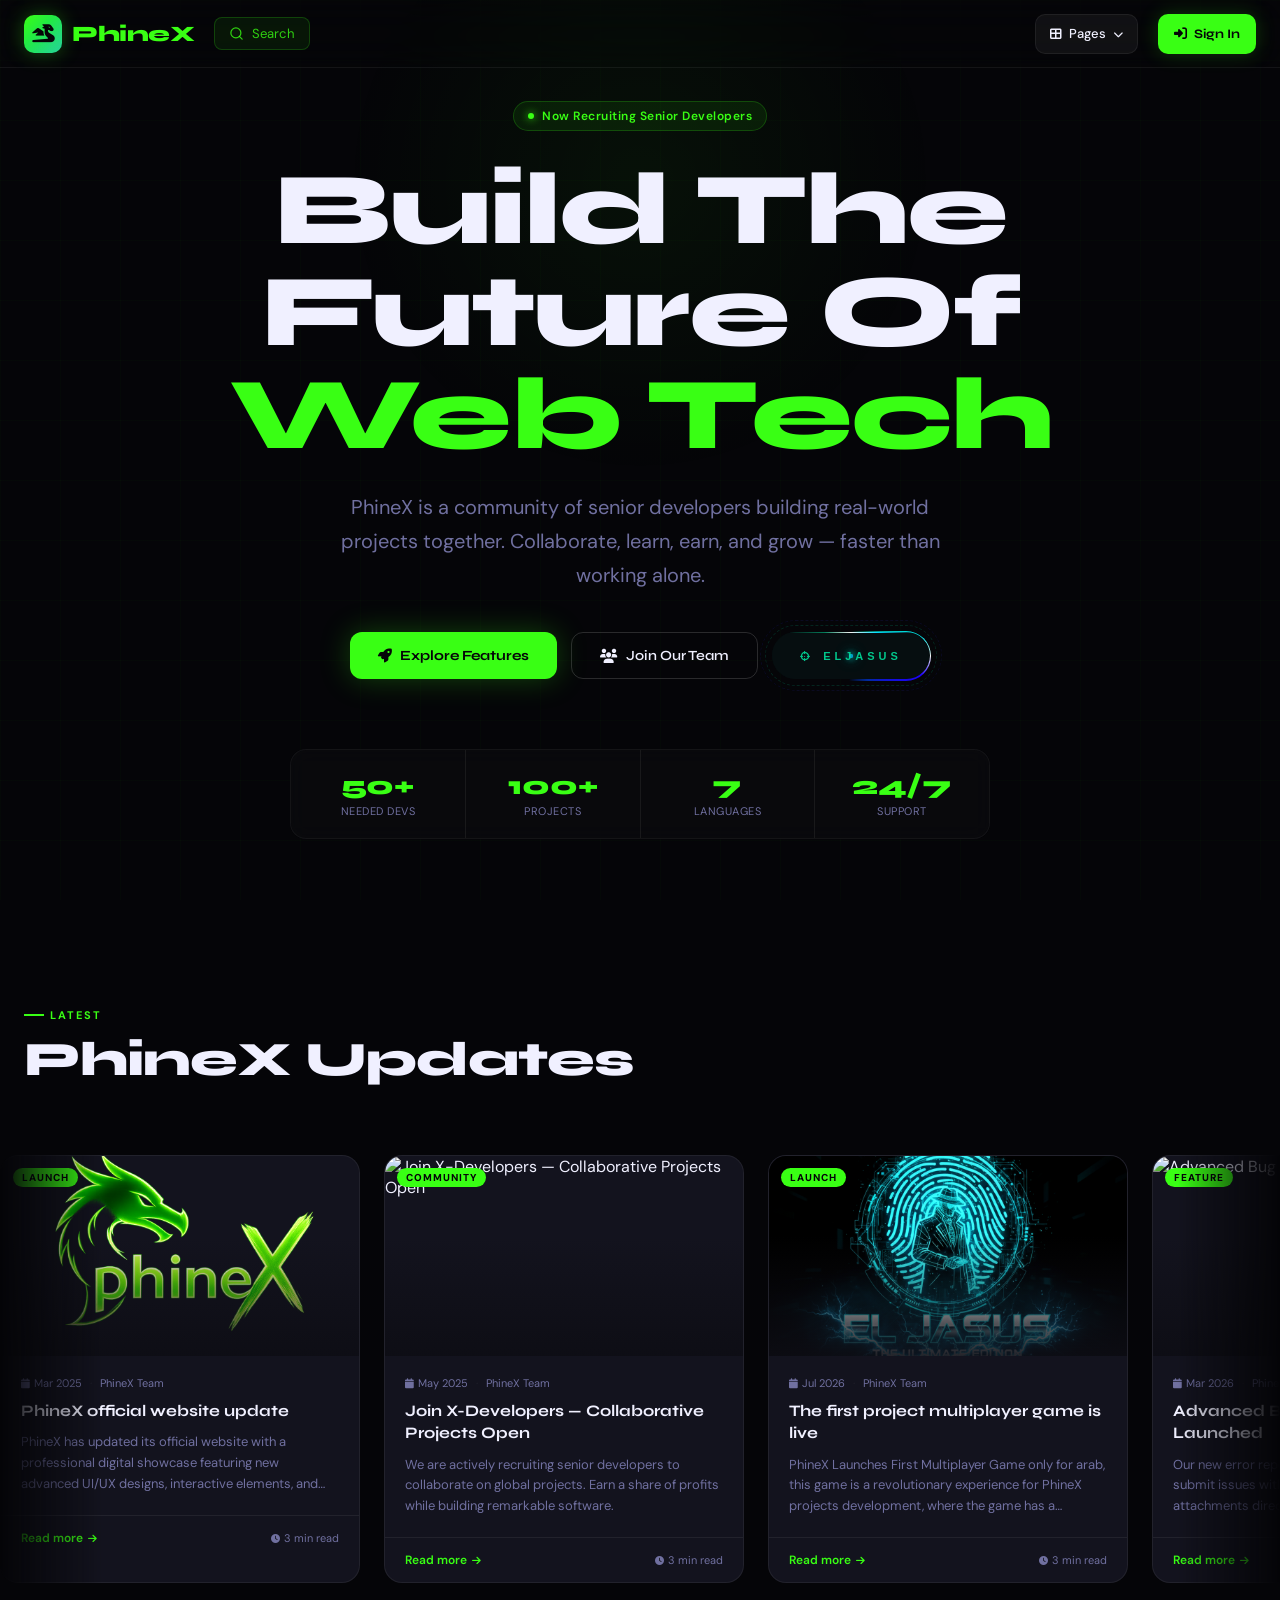
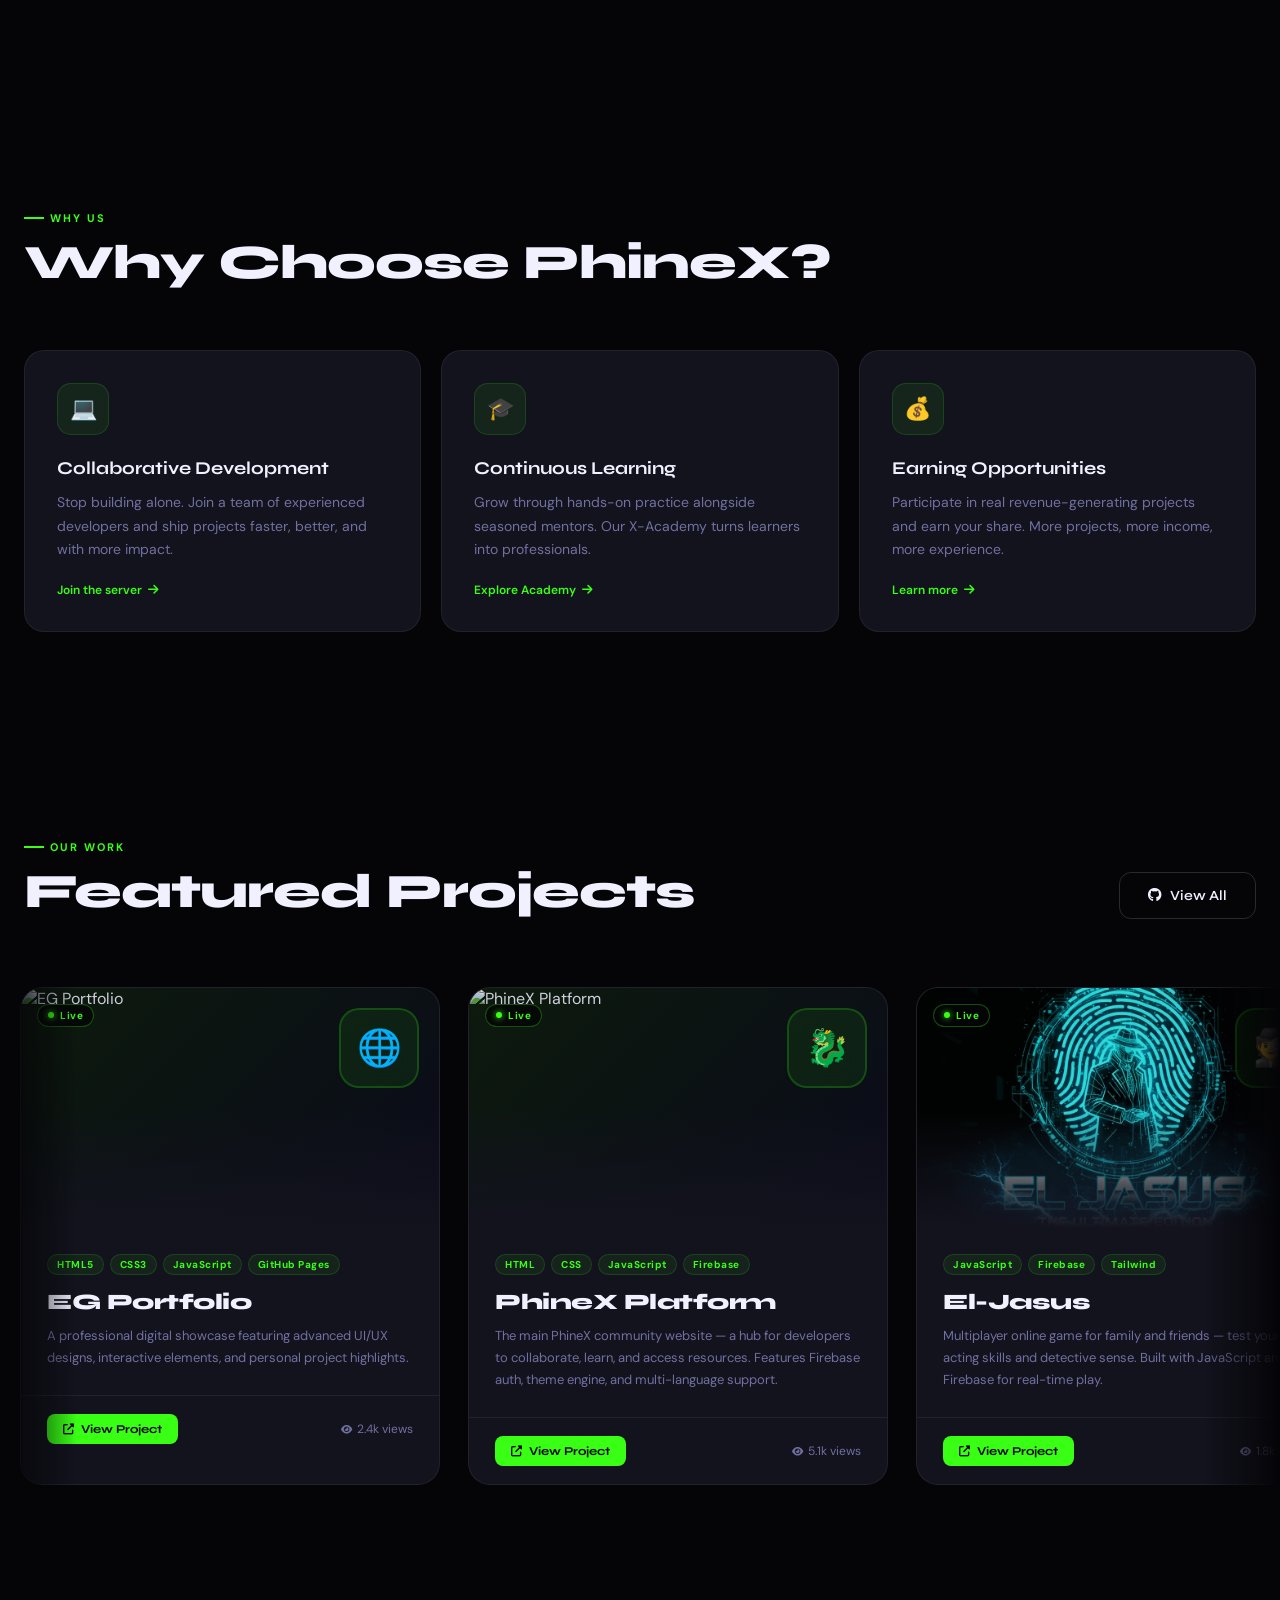
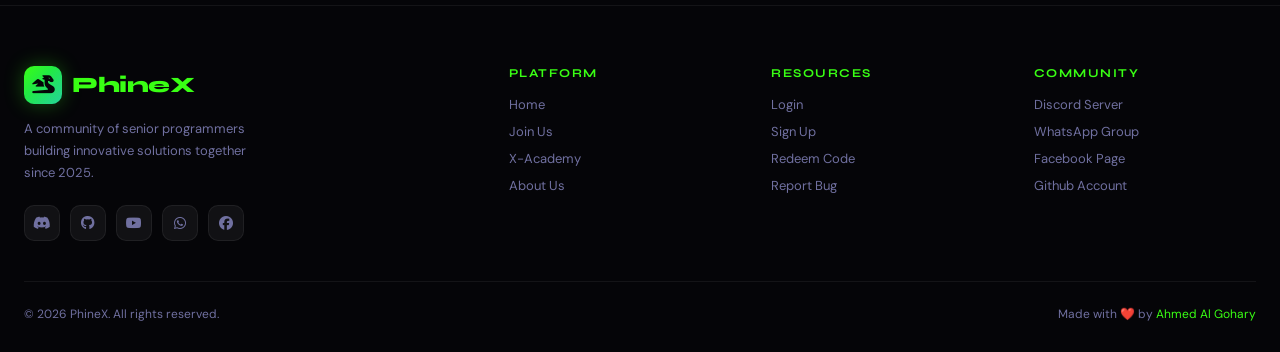
==== commit 96c7b09c: "Update index.html" ====
--- a/index.html
+++ b/index.html
@@ -862,7 +862,7 @@
   { category:'Community',date:'May 2025', title:'Join X-Developers — Collaborative Projects Open', desc:'We are actively recruiting senior developers to collaborate on global projects. Earn a share of profits while building remarkable software.',                                                             img:'https://images.unsplash.com/photo-1522071820081-009f0129c71c?w=800&q=80', href:'hiring.html'           },
   { category:'Launch',   date:'Jul 2026', title:'The first project multiplayer game is live',      desc:'PhineX Launches First Multiplayer Game only for arab, this game is a revolutionary experience for PhineX projects development, where the game has a gorgeous gameplay and impressive UI Design.',         img:'ElJasus2.png',    href:'https://phinex-org.github.io/ElJasus'         },
   { category:'Feature',  date:'Mar 2026', title:'Advanced Bug Reporting System Launched',          desc:'Our new error reporting system lets developers submit issues with screenshots and video attachments directly to the PhineX dev team.',                                                                    img:'https://images.unsplash.com/photo-1504639725590-34d0984388bd?w=800&q=80', href:'bugreport.html'        },
-  { category:'Launch',   date:'Mar 2026', title:'ΣolveX very smart AI powered website',            desc:'AI powered website for solving different complex maths problems, all types of maths, accurate answers, analyze photos and videos, solve the problems fast and accurate with steps.',                                                                                                                                        img:'solveX.png', href:'https://phinex-org.github.io/SolveX'        },
+  { category:'Launch',   date:'Mar 2026', title:'ΣolveX very smart AI powered website',            desc:'AI powered website for solving different complex maths problems, all types of maths, accurate answers, analyze photos and videos, solve the problems fast and accurate with steps.',                                                                                                                                        img:'solvex.png', href:'https://phinex-org.github.io/SolveX'        },
 ];
 const PROJECTS_DATA = [
   { title:'EG Portfolio',      desc:'A professional digital showcase featuring advanced UI/UX designs, interactive elements, and personal project highlights.',                                                           stack:['HTML5','CSS3','JavaScript','GitHub Pages'], icon:'🌐', status:'Live', href:'https://PhineX-org.github.io/Portfolio/', views:'2.4k', img:'https://images.unsplash.com/photo-1467232004584-a241de8bcf5d?w=800&q=80' },
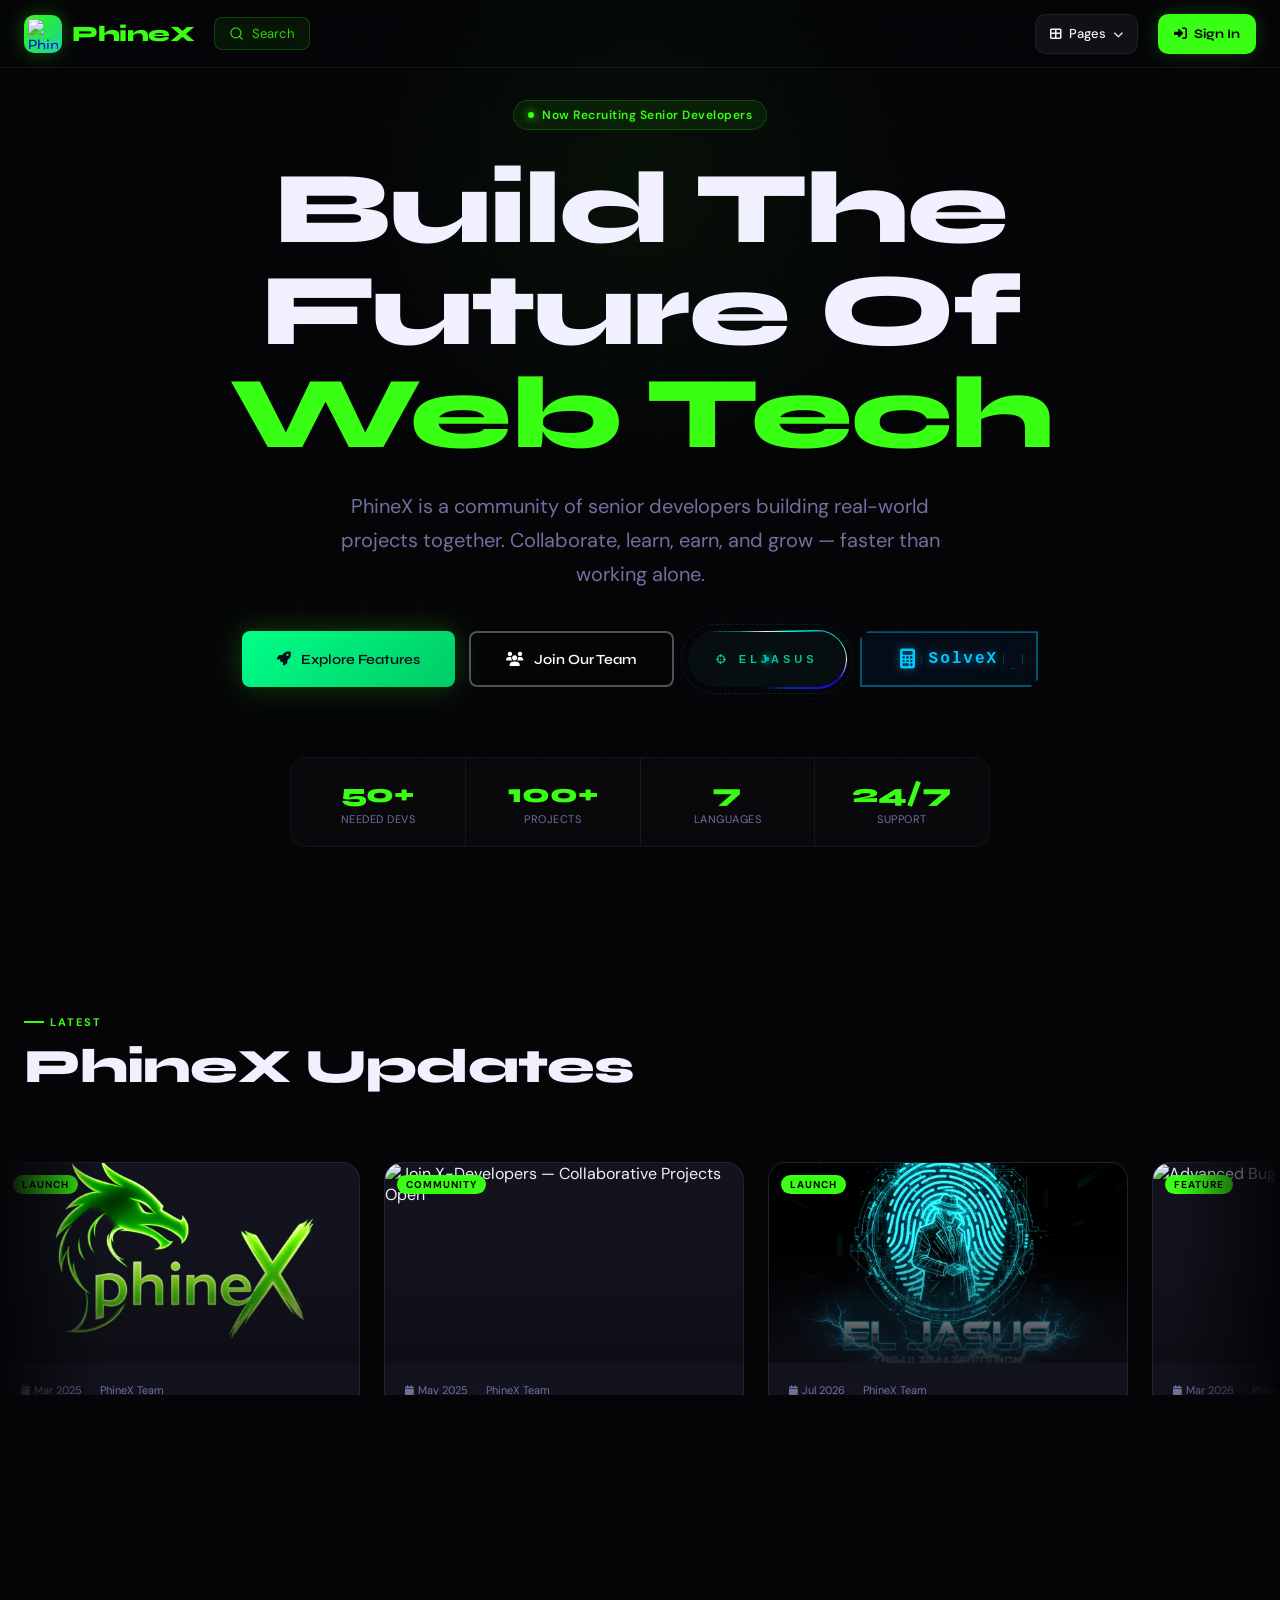
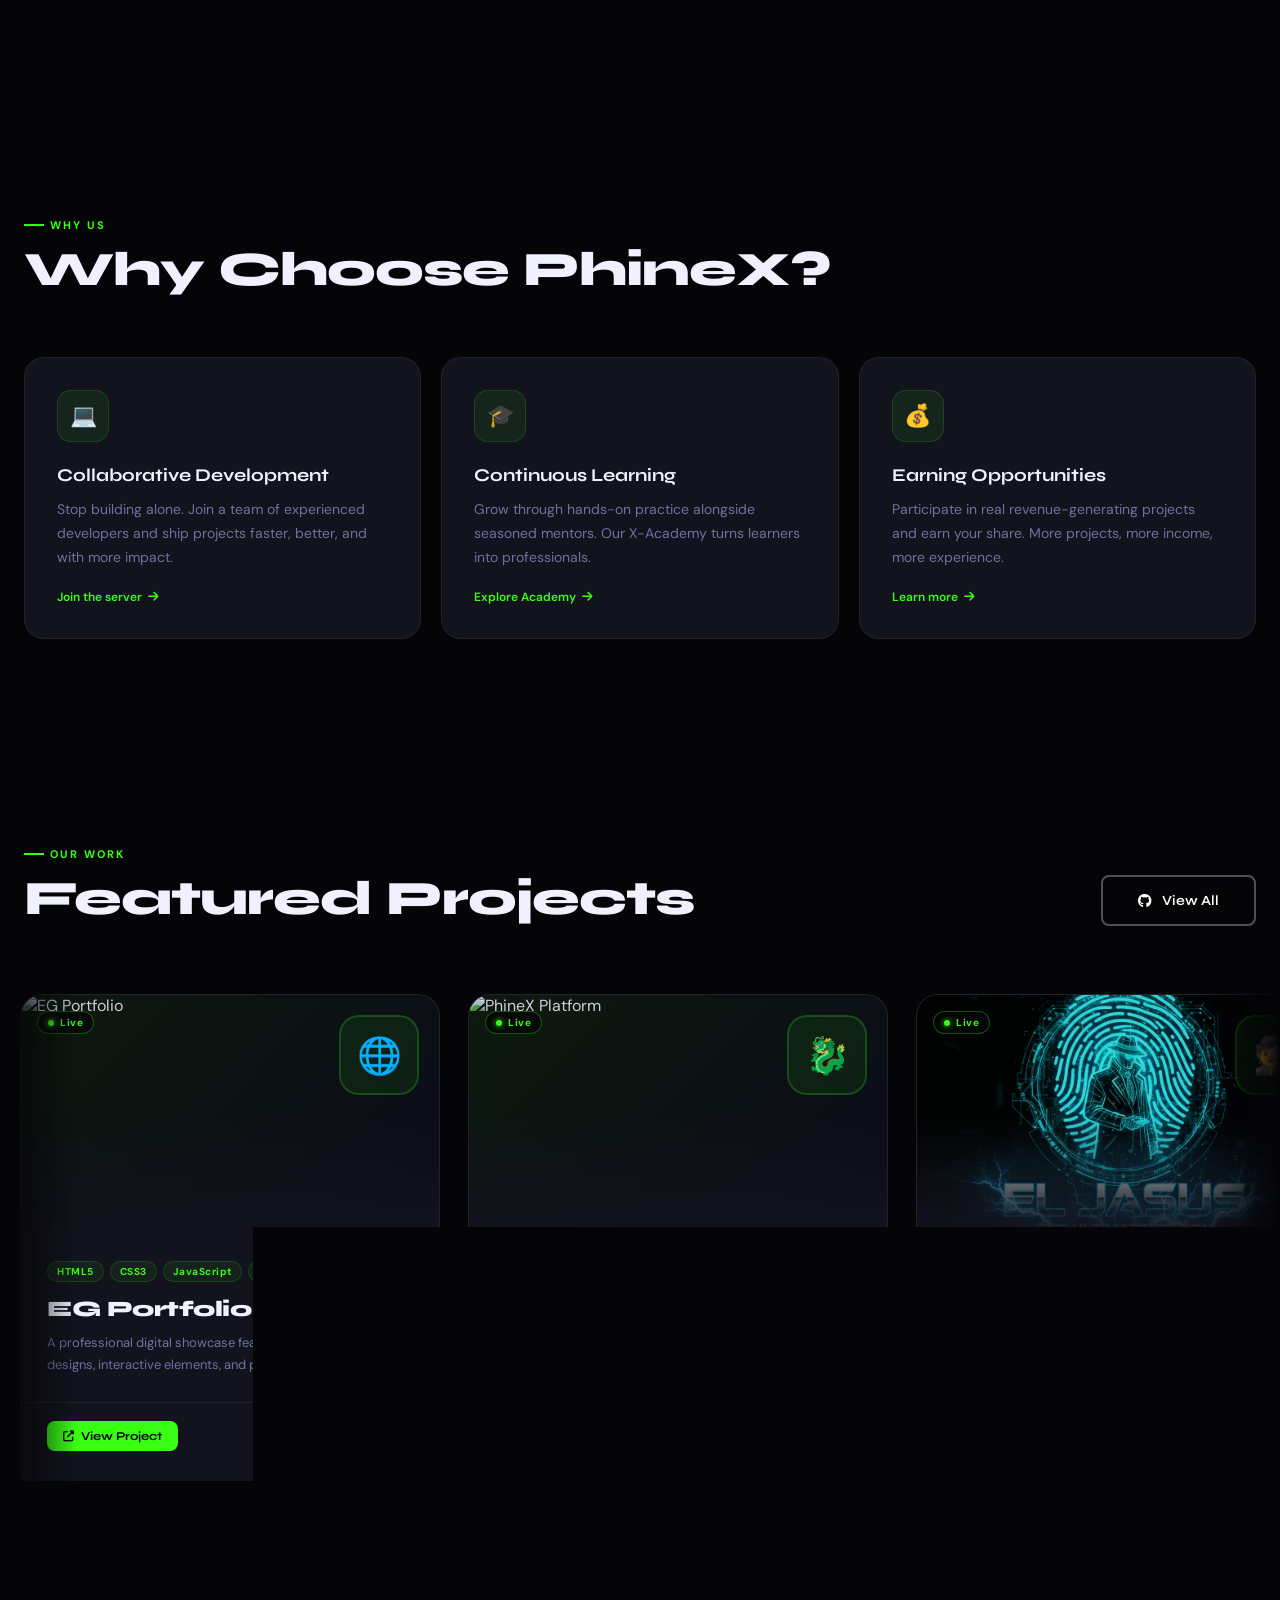
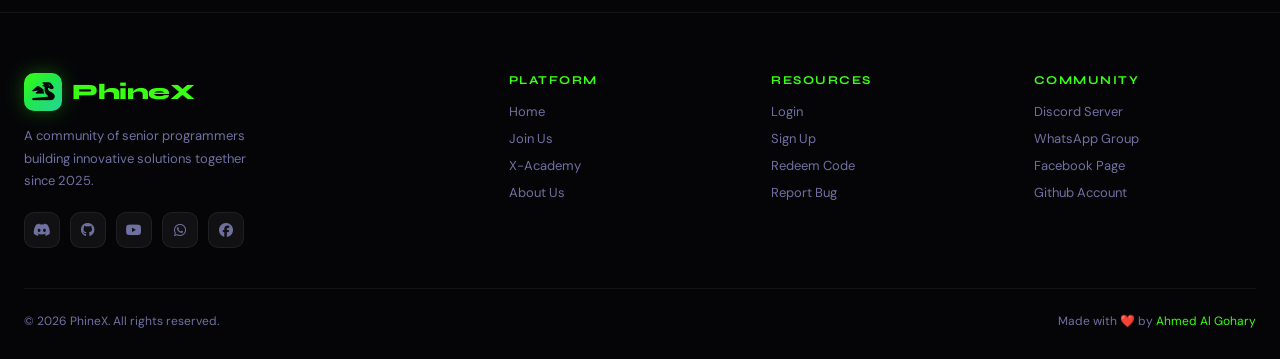
==== commit 91ba6a5d: "Update index.html" ====
--- a/index.html
+++ b/index.html
@@ -513,6 +513,401 @@
     @keyframes spinCube{0%{transform:rotateX(0) rotateY(0);}25%{transform:rotateX(90deg) rotateY(90deg);}50%{transform:rotateX(180deg) rotateY(180deg);}75%{transform:rotateX(270deg) rotateY(90deg);}100%{transform:rotateX(360deg) rotateY(360deg);}}
     @keyframes orbitRing{to{transform:rotate(360deg);}}
     @keyframes loaderPulse{0%,100%{transform:translate(-50%,-50%) scale(1);opacity:0.6;}50%{transform:translate(-50%,-50%) scale(1.2);opacity:1;}}
+
+    /* SolveX Button Styles */
+        .solvex-btn {
+            position: relative;
+            display: inline-flex;
+            align-items: center;
+            justify-content: center;
+            padding: 18px 40px;
+            background: transparent;
+            border: none;
+            text-decoration: none;
+            cursor: pointer;
+            font-family: 'Orbitron', monospace;
+            font-size: 16px;
+            font-weight: 700;
+            letter-spacing: 2px;
+            overflow: hidden;
+            transition: all 0.3s ease;
+        }
+ 
+        /* Main border container */
+        .sx-border {
+            position: absolute;
+            inset: 0;
+            border: 2px solid rgba(0, 200, 255, 0.4);
+            background: linear-gradient(135deg, rgba(0, 50, 100, 0.1), rgba(0, 100, 200, 0.05));
+            clip-path: polygon(
+                8px 0, 100% 0, 100% calc(100% - 8px), 
+                calc(100% - 8px) 100%, 0 100%, 0 8px
+            );
+            transition: all 0.4s ease;
+        }
+ 
+        .solvex-btn:hover .sx-border {
+            border-color: rgba(0, 220, 255, 0.8);
+            background: linear-gradient(135deg, rgba(0, 100, 200, 0.2), rgba(0, 150, 255, 0.1));
+            box-shadow: 
+                inset 0 0 30px rgba(0, 200, 255, 0.2),
+                0 0 30px rgba(0, 200, 255, 0.3);
+        }
+ 
+        /* Animated fill layer */
+        .sx-fill {
+            position: absolute;
+            inset: 2px;
+            background: linear-gradient(135deg, rgba(0, 80, 150, 0.05), rgba(0, 120, 200, 0.02));
+            clip-path: polygon(
+                8px 0, 100% 0, 100% calc(100% - 8px), 
+                calc(100% - 8px) 100%, 0 100%, 0 8px
+            );
+            transition: all 0.4s ease;
+        }
+ 
+        .solvex-btn:hover .sx-fill {
+            background: linear-gradient(135deg, rgba(0, 150, 255, 0.15), rgba(0, 200, 255, 0.05));
+        }
+ 
+        /* Corner decorations */
+        .sx-corner {
+            position: absolute;
+            width: 12px;
+            height: 12px;
+            border: 2px solid #00c8ff;
+            z-index: 2;
+            transition: all 0.3s ease;
+        }
+ 
+        .sx-corner-tl {
+            top: -2px;
+            left: -2px;
+            border-right: none;
+            border-bottom: none;
+        }
+ 
+        .sx-corner-br {
+            bottom: -2px;
+            right: -2px;
+            border-left: none;
+            border-top: none;
+        }
+ 
+        .solvex-btn:hover .sx-corner {
+            border-color: #00ffff;
+            box-shadow: 0 0 10px #00c8ff;
+        }
+ 
+        /* Mathematical equation overlay */
+        .sx-equation {
+            position: absolute;
+            inset: 0;
+            overflow: hidden;
+            pointer-events: none;
+            opacity: 0.15;
+            font-family: 'Courier New', monospace;
+            font-size: 10px;
+            color: #00c8ff;
+            display: flex;
+            flex-wrap: wrap;
+            align-items: center;
+            justify-content: center;
+            gap: 5px;
+            transition: opacity 0.3s ease;
+        }
+ 
+        .solvex-btn:hover .sx-equation {
+            opacity: 0.3;
+        }
+ 
+        .sx-equation span {
+            animation: mathFloat 3s infinite ease-in-out;
+            display: inline-block;
+        }
+ 
+        .sx-equation span:nth-child(1) { animation-delay: 0s; }
+        .sx-equation span:nth-child(2) { animation-delay: 0.2s; }
+        .sx-equation span:nth-child(3) { animation-delay: 0.4s; }
+        .sx-equation span:nth-child(4) { animation-delay: 0.6s; }
+        .sx-equation span:nth-child(5) { animation-delay: 0.8s; }
+ 
+        @keyframes mathFloat {
+            0%, 100% { transform: translateY(0px); }
+            50% { transform: translateY(-3px); }
+        }
+ 
+        /* Grid pattern */
+        .sx-grid {
+            position: absolute;
+            inset: 0;
+            background-image: 
+                repeating-linear-gradient(0deg, rgba(0, 200, 255, 0.03) 0px, transparent 1px, transparent 10px),
+                repeating-linear-gradient(90deg, rgba(0, 200, 255, 0.03) 0px, transparent 1px, transparent 10px);
+            opacity: 0.3;
+            transition: opacity 0.3s ease;
+        }
+ 
+        .solvex-btn:hover .sx-grid {
+            opacity: 0.6;
+        }
+ 
+        /* Scanning line effect */
+        .sx-scan {
+            position: absolute;
+            top: 0;
+            left: -100%;
+            width: 100%;
+            height: 100%;
+            background: linear-gradient(90deg, 
+                transparent, 
+                rgba(0, 220, 255, 0.3), 
+                transparent
+            );
+            animation: scan 3s infinite;
+            opacity: 0;
+            transition: opacity 0.3s ease;
+        }
+ 
+        .solvex-btn:hover .sx-scan {
+            opacity: 1;
+        }
+ 
+        @keyframes scan {
+            0% { left: -100%; }
+            100% { left: 200%; }
+        }
+ 
+        /* Geometric particles */
+        .sx-particle {
+            position: absolute;
+            width: 4px;
+            height: 4px;
+            background: #00c8ff;
+            opacity: 0;
+            transition: all 0.3s ease;
+        }
+ 
+        .sx-particle-1 {
+            top: 20%;
+            left: 15%;
+            animation: particleFloat1 4s infinite ease-in-out;
+        }
+ 
+        .sx-particle-2 {
+            top: 60%;
+            right: 20%;
+            animation: particleFloat2 3.5s infinite ease-in-out;
+        }
+ 
+        .sx-particle-3 {
+            bottom: 25%;
+            left: 30%;
+            animation: particleFloat3 4.5s infinite ease-in-out;
+        }
+ 
+        .solvex-btn:hover .sx-particle {
+            opacity: 0.6;
+            box-shadow: 0 0 8px #00c8ff;
+        }
+ 
+        @keyframes particleFloat1 {
+            0%, 100% { transform: translate(0, 0); }
+            50% { transform: translate(5px, -5px); }
+        }
+ 
+        @keyframes particleFloat2 {
+            0%, 100% { transform: translate(0, 0); }
+            50% { transform: translate(-5px, 5px); }
+        }
+ 
+        @keyframes particleFloat3 {
+            0%, 100% { transform: translate(0, 0); }
+            50% { transform: translate(3px, 3px); }
+        }
+ 
+        /* Hexagon accent */
+        .sx-hex {
+            position: absolute;
+            width: 20px;
+            height: 20px;
+            right: 15px;
+            top: 50%;
+            transform: translateY(-50%) rotate(0deg);
+            transition: all 0.4s ease;
+            opacity: 0.3;
+        }
+ 
+        .sx-hex::before {
+            content: '';
+            position: absolute;
+            inset: 0;
+            background: transparent;
+            border: 1px solid #00c8ff;
+            clip-path: polygon(50% 0%, 100% 25%, 100% 75%, 50% 100%, 0% 75%, 0% 25%);
+        }
+ 
+        .solvex-btn:hover .sx-hex {
+            transform: translateY(-50%) rotate(120deg);
+            opacity: 0.8;
+        }
+ 
+        /* Number cascade effect */
+        .sx-numbers {
+            position: absolute;
+            inset: 0;
+            overflow: hidden;
+            pointer-events: none;
+            opacity: 0;
+            transition: opacity 0.3s ease;
+        }
+ 
+        .solvex-btn:hover .sx-numbers {
+            opacity: 1;
+        }
+ 
+        .sx-num {
+            position: absolute;
+            font-family: 'Courier New', monospace;
+            font-size: 10px;
+            color: #00c8ff;
+            opacity: 0;
+            animation: numCascade 2s infinite;
+        }
+ 
+        .sx-num:nth-child(1) { left: 20%; animation-delay: 0s; }
+        .sx-num:nth-child(2) { left: 40%; animation-delay: 0.3s; }
+        .sx-num:nth-child(3) { left: 60%; animation-delay: 0.6s; }
+        .sx-num:nth-child(4) { left: 80%; animation-delay: 0.9s; }
+ 
+        @keyframes numCascade {
+            0% { 
+                top: -10px; 
+                opacity: 0; 
+            }
+            20% {
+                opacity: 0.6;
+            }
+            100% { 
+                top: 110%; 
+                opacity: 0; 
+            }
+        }
+ 
+        /* Pulse ring effect */
+        .sx-pulse {
+            position: absolute;
+            inset: -10px;
+            border: 1px solid rgba(0, 200, 255, 0);
+            clip-path: polygon(
+                10px 0, 100% 0, 100% calc(100% - 10px), 
+                calc(100% - 10px) 100%, 0 100%, 0 10px
+            );
+            opacity: 0;
+            transition: all 0.3s ease;
+        }
+ 
+        .solvex-btn:hover .sx-pulse {
+            animation: pulse 2s infinite;
+        }
+ 
+        @keyframes pulse {
+            0% {
+                opacity: 0;
+                transform: scale(1);
+            }
+            50% {
+                opacity: 0.4;
+                border-color: rgba(0, 200, 255, 0.6);
+            }
+            100% {
+                opacity: 0;
+                transform: scale(1.1);
+            }
+        }
+ 
+        /* Label content */
+        .sx-label {
+            position: relative;
+            z-index: 10;
+            display: flex;
+            align-items: center;
+            gap: 12px;
+            color: #00c8ff;
+            text-shadow: 0 0 10px rgba(0, 200, 255, 0.5);
+            transition: all 0.3s ease;
+        }
+ 
+        .solvex-btn:hover .sx-label {
+            color: #00ffff;
+            text-shadow: 0 0 20px rgba(0, 255, 255, 0.8);
+            transform: scale(1.05);
+        }
+ 
+        .sx-label i {
+            font-size: 20px;
+            animation: iconPulse 2s infinite;
+        }
+ 
+        @keyframes iconPulse {
+            0%, 100% { transform: scale(1); }
+            50% { transform: scale(1.1); }
+        }
+ 
+        /* Glow effect */
+        .sx-glow {
+            position: absolute;
+            inset: -5px;
+            background: radial-gradient(circle at center, rgba(0, 200, 255, 0.1), transparent 70%);
+            opacity: 0;
+            transition: opacity 0.4s ease;
+            pointer-events: none;
+        }
+ 
+        .solvex-btn:hover .sx-glow {
+            opacity: 1;
+            animation: glowPulse 2s infinite;
+        }
+ 
+        @keyframes glowPulse {
+            0%, 100% { opacity: 0.5; }
+            50% { opacity: 1; }
+        }
+ 
+        /* Other demo buttons for context */
+        .btn-primary-hero,
+        .btn-outline-hero {
+            padding: 15px 35px;
+            text-decoration: none;
+            border-radius: 8px;
+            font-weight: 600;
+            transition: all 0.3s ease;
+            display: inline-flex;
+            align-items: center;
+            gap: 10px;
+        }
+ 
+        .btn-primary-hero {
+            background: linear-gradient(135deg, #00ff88, #00cc66);
+            color: #0a0e1a;
+            border: none;
+        }
+ 
+        .btn-outline-hero {
+            background: transparent;
+            color: #fff;
+            border: 2px solid rgba(255, 255, 255, 0.3);
+        }
+ 
+        .btn-primary-hero:hover {
+            transform: translateY(-2px);
+            box-shadow: 0 10px 30px rgba(0, 255, 136, 0.3);
+        }
+ 
+        .btn-outline-hero:hover {
+            border-color: #fff;
+            background: rgba(255, 255, 255, 0.1);
+        }
   </style>
 </head>
 <body>
@@ -550,7 +945,7 @@
 <!-- NAVBAR -->
 <nav id="navbar">
   <div class="nav-inner">
-    <a href="index.html" class="nav-logo"><div class="logo-icon-wrap"><i class="fas fa-dragon"></i></div><span class="logo-text"><span data-i18n="nav.brand">Phine</span><span><span data-i18n="nav.brand">X</span></span></span></a>
+    <a href="index.html" class="nav-logo"><div class="logo-icon-wrap"><img src="https://cdn-icons-png.flaticon.com/128/982/982747.png" alt="PhineX Logo" width="30px" height="30px"></div><span class="logo-text"><span data-i18n="nav.brand">Phine</span><span><span data-i18n="nav.brand">X</span></span></span></a>
     <button class="pxs-trigger" aria-label="Open search"><svg width="15" height="15" viewBox="0 0 24 24" fill="none" stroke="currentColor" stroke-width="2" stroke-linecap="round" stroke-linejoin="round"><circle cx="11" cy="11" r="8"/><path d="m21 21-4.35-4.35"/></svg> Search</button>
     <div style="flex:1;"></div>
     <div style="position:relative;">
@@ -560,6 +955,7 @@
         <a href="index.html" class="page-item"><i class="fas fa-home"></i><span><span data-i18n="nav.home">Home</span></span></a>
         <a href="hiring.html" class="page-item"><i class="fas fa-laptop-code"></i><span><span data-i18n="nav.joinus">Join Us</span></span></a>
         <a href="x-academy.html" class="page-item"><i class="fas fa-graduation-cap"></i><span><span data-i18n="nav.academy">X-Academy</span></span></a>
+        <a href="community.html" class="page-item"><i class="fas fa-users"></i><span><span data-i18n="nav.community">Community</span></span></a>
         <a href="bugreport.html" class="page-item"><i class="fas fa-bug"></i><span><span data-i18n="nav.bug">Report Bug</span></span></a>
         <a href="redeemcode.html" class="page-item"><i class="fas fa-gift"></i><span><span data-i18n="nav.redeem">Redeem Code</span></span></a>
         <a href="aboutus.html" class="page-item"><i class="fas fa-info-circle"></i><span><span data-i18n="nav.about">About Us</span></span></a>
@@ -572,6 +968,7 @@
   <div id="mobileMenu" style="display:none;background:var(--surface);border-top:1px solid var(--border);padding:16px 24px;">
     <a href="hiring.html" style="display:block;padding:10px 0;color:var(--text);text-decoration:none;font-size:14px;border-bottom:1px solid var(--border);">Join Us</a>
     <a href="x-academy.html" style="display:block;padding:10px 0;color:var(--text);text-decoration:none;font-size:14px;border-bottom:1px solid var(--border);">X-Academy</a>
+    <a href="community.html" style="display:block;padding:10px 0;color:var(--text);text-decoration:none;font-size:14px;border-bottom:1px solid var(--border);">Community</a>
     <a href="bugreport.html" style="display:block;padding:10px 0;color:var(--text);text-decoration:none;font-size:14px;border-bottom:1px solid var(--border);">Report Bug</a>
     <a href="redeemcode.html" style="display:block;padding:10px 0;color:var(--text);text-decoration:none;font-size:14px;border-bottom:1px solid var(--border);">Redeem Code</a>
     <a href="aboutus.html" style="display:block;padding:10px 0;color:var(--text);text-decoration:none;font-size:14px;">About Us</a>
@@ -609,6 +1006,62 @@
   </span>
 
 </a>
+
+<!-- SolveX Button -->
+        <a href="https://phinex-org.github.io/SolveX/" target="_blank" class="solvex-btn">
+            <!-- Pulse ring -->
+            <div class="sx-pulse"></div>
+ 
+            <!-- Main border -->
+            <div class="sx-border"></div>
+ 
+            <!-- Fill layer -->
+            <div class="sx-fill"></div>
+ 
+            <!-- Corner decorations -->
+            <div class="sx-corner sx-corner-tl"></div>
+            <div class="sx-corner sx-corner-br"></div>
+ 
+            <!-- Grid background -->
+            <div class="sx-grid"></div>
+ 
+            <!-- Mathematical equations -->
+            <div class="sx-equation">
+                <span>∫</span>
+                <span>∑</span>
+                <span>π</span>
+                <span>∞</span>
+                <span>√</span>
+            </div>
+ 
+            <!-- Scanning line -->
+            <div class="sx-scan"></div>
+ 
+            <!-- Floating particles -->
+            <div class="sx-particle sx-particle-1"></div>
+            <div class="sx-particle sx-particle-2"></div>
+            <div class="sx-particle sx-particle-3"></div>
+ 
+            <!-- Hexagon accent -->
+            <div class="sx-hex"></div>
+ 
+            <!-- Number cascade -->
+            <div class="sx-numbers">
+                <div class="sx-num">01</div>
+                <div class="sx-num">10</div>
+                <div class="sx-num">11</div>
+                <div class="sx-num">00</div>
+            </div>
+ 
+            <!-- Glow effect -->
+            <div class="sx-glow"></div>
+ 
+            <!-- Label -->
+            <span class="sx-label">
+                <i class="fas fa-calculator"></i>
+                <span>SolveX</span>
+            </span>
+        </a>
     </div>
     <div class="stats-row">
       <div class="stat-item"><div class="stat-num">50+</div><div class="stat-label">Needed Devs</div></div>
